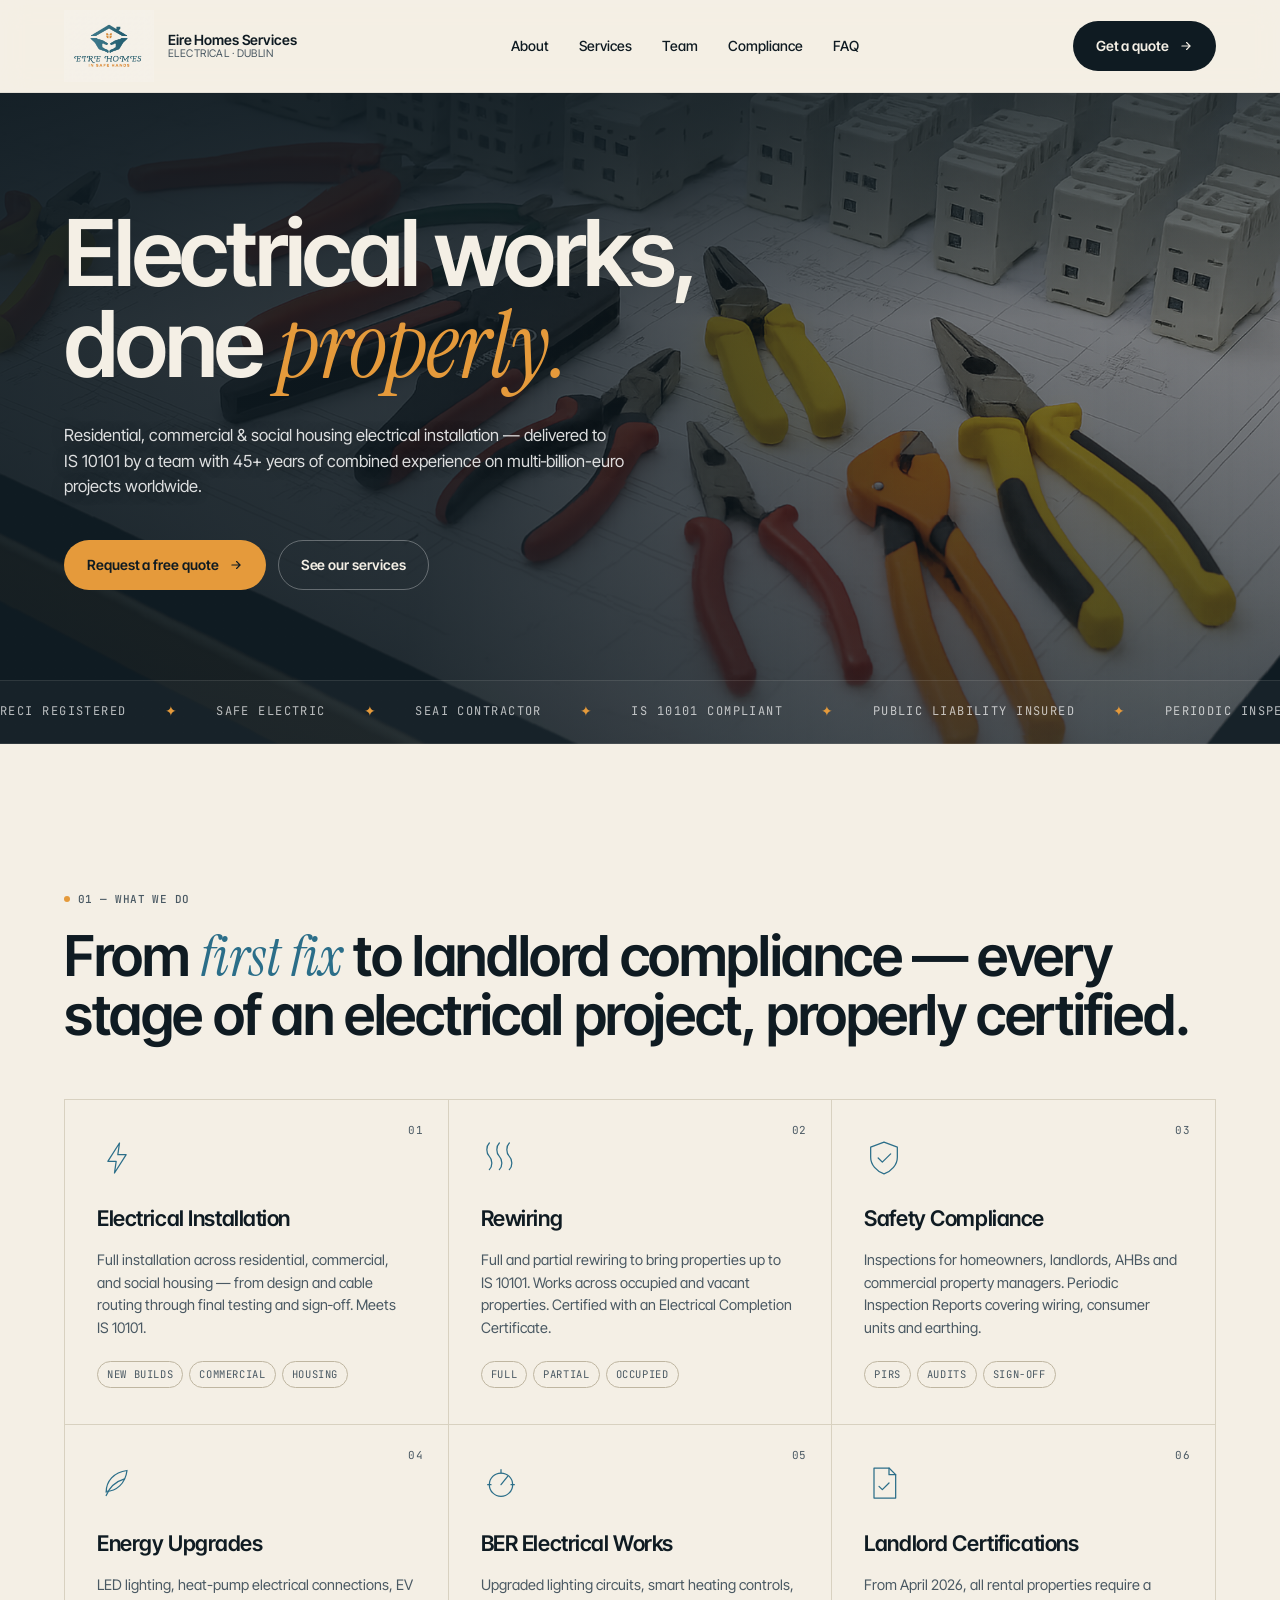
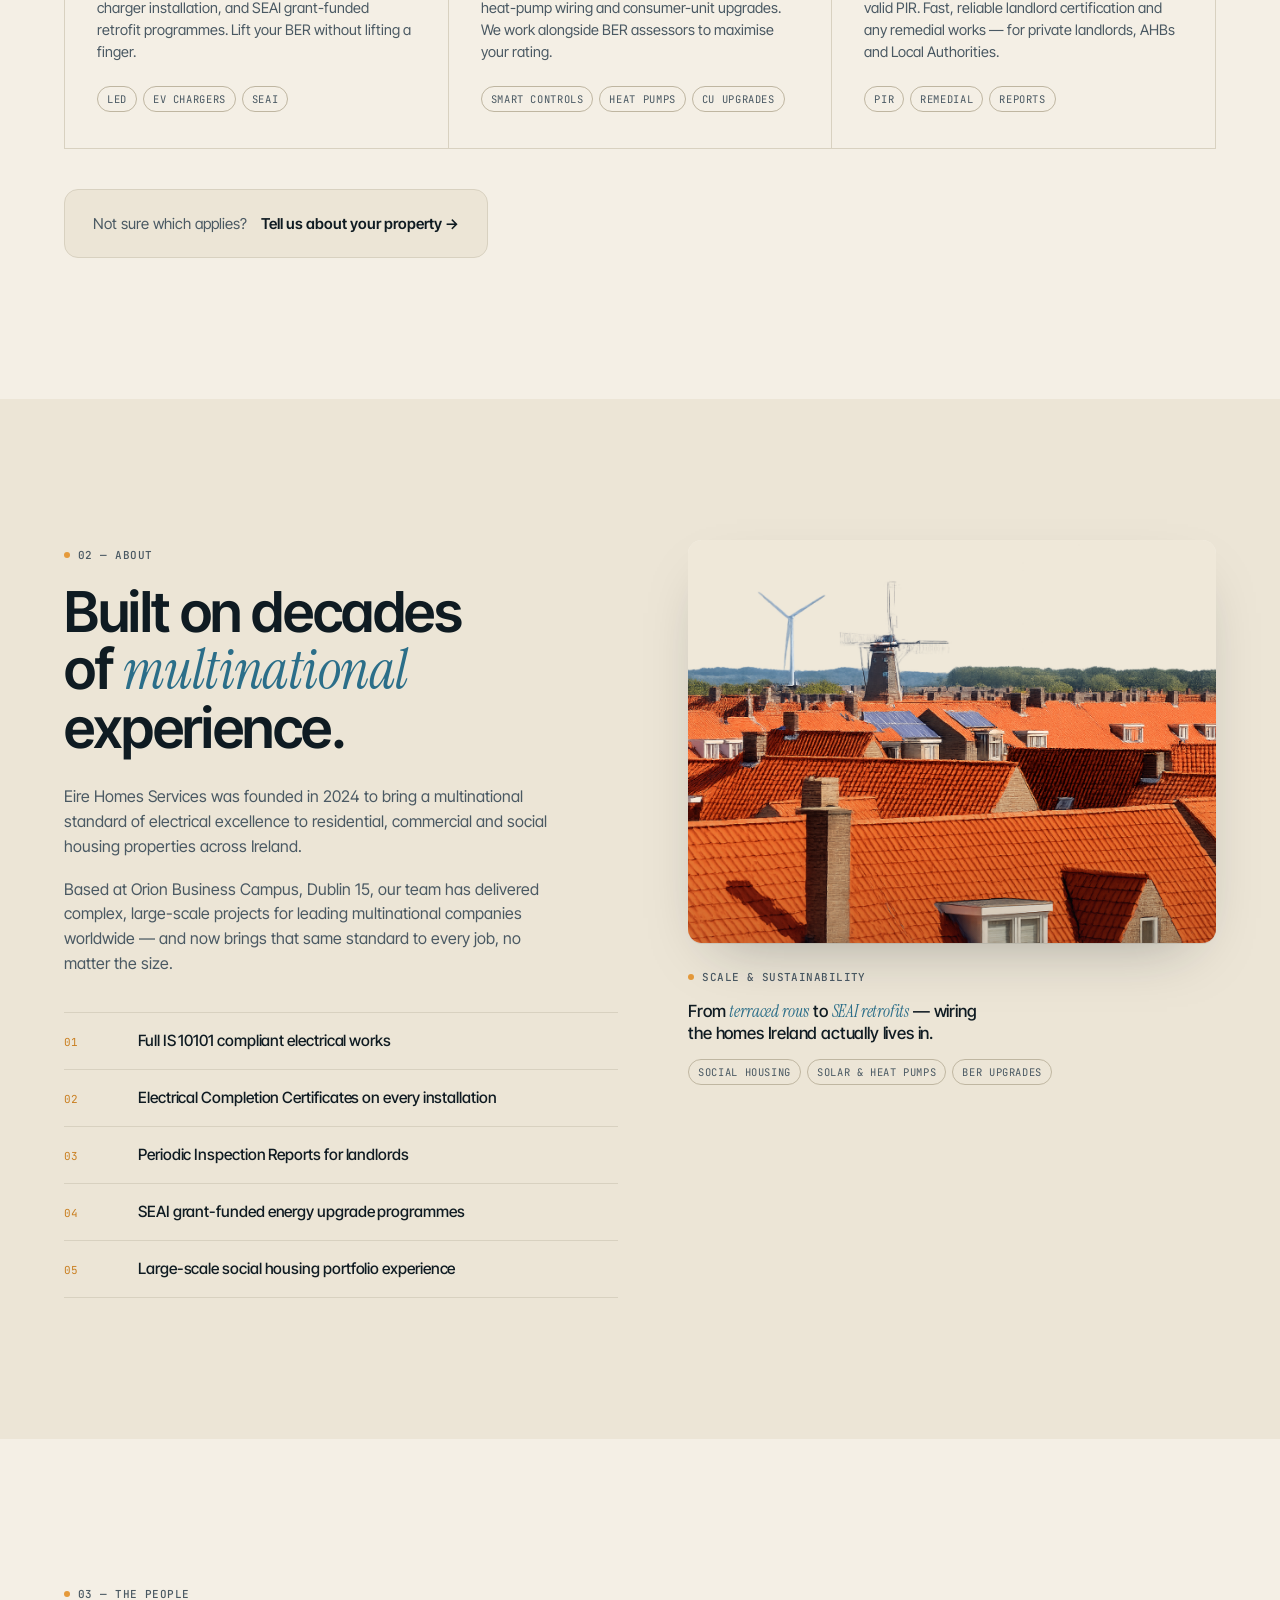
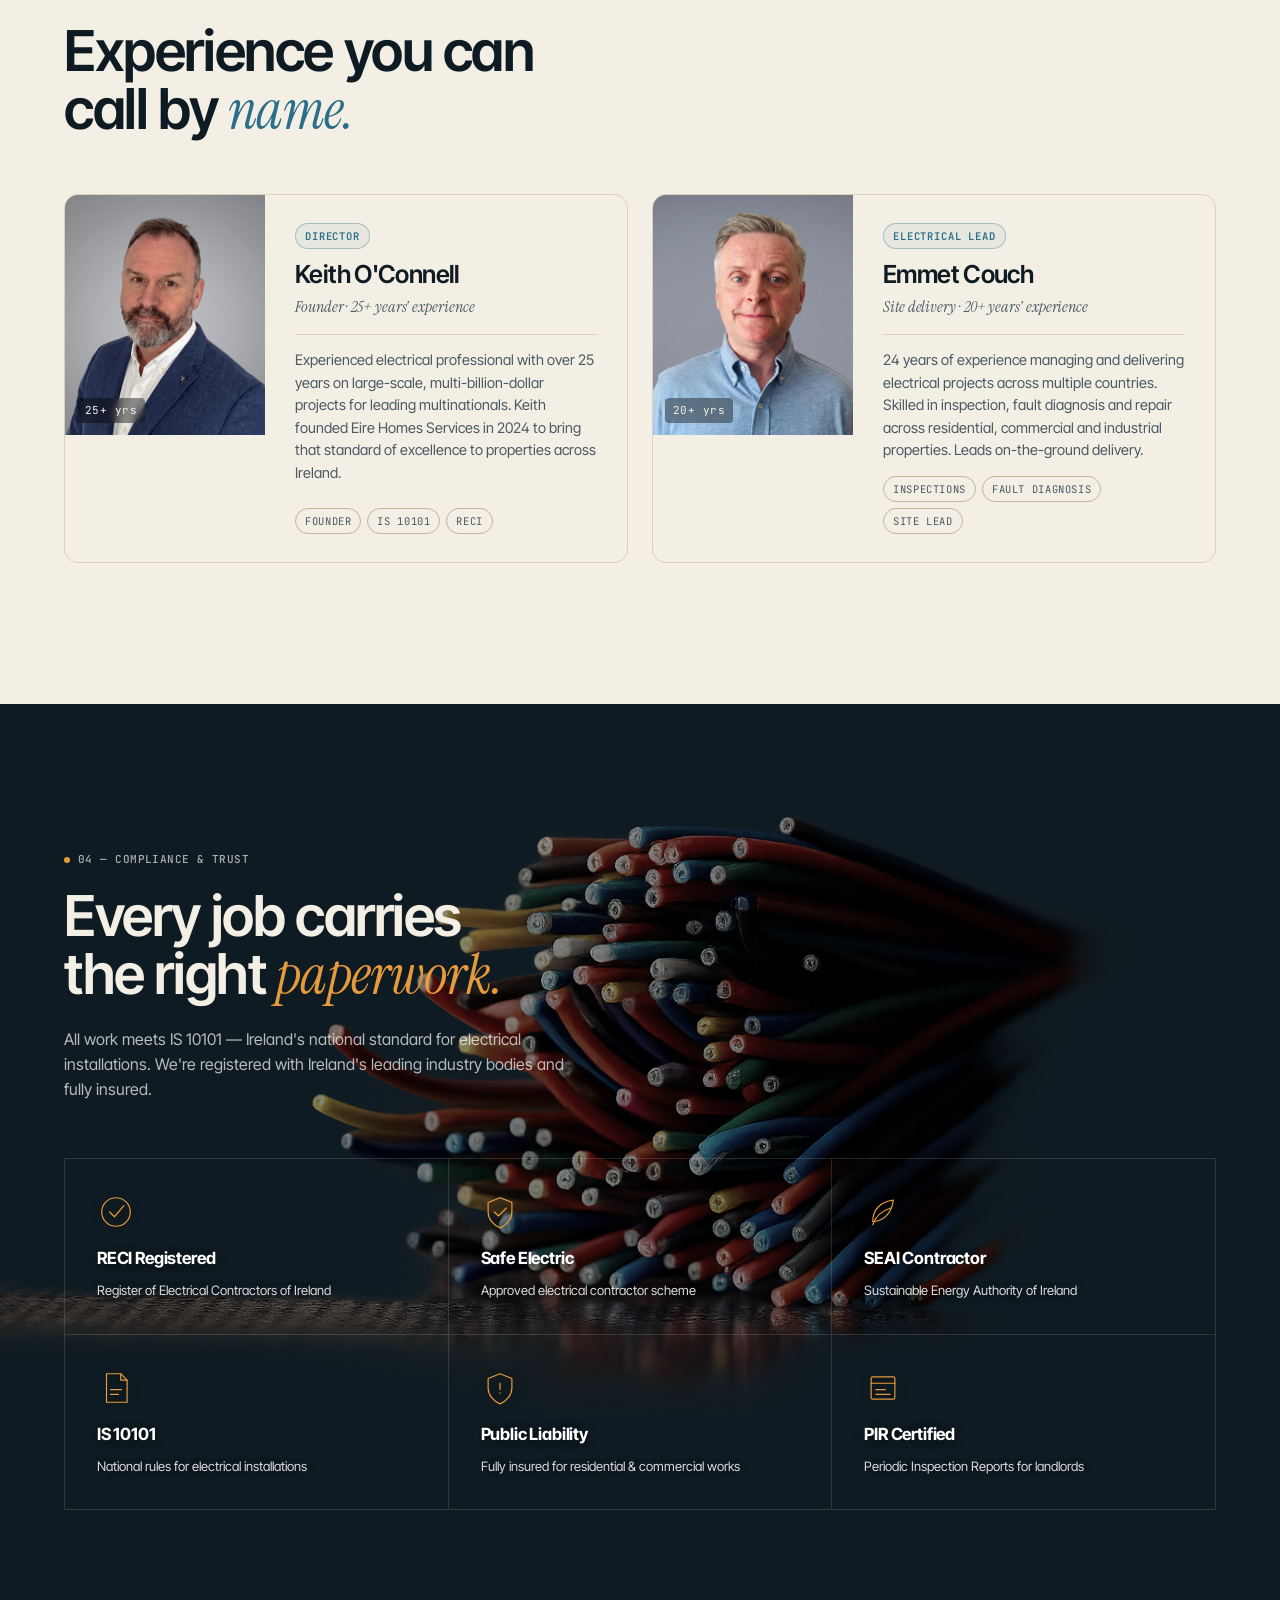
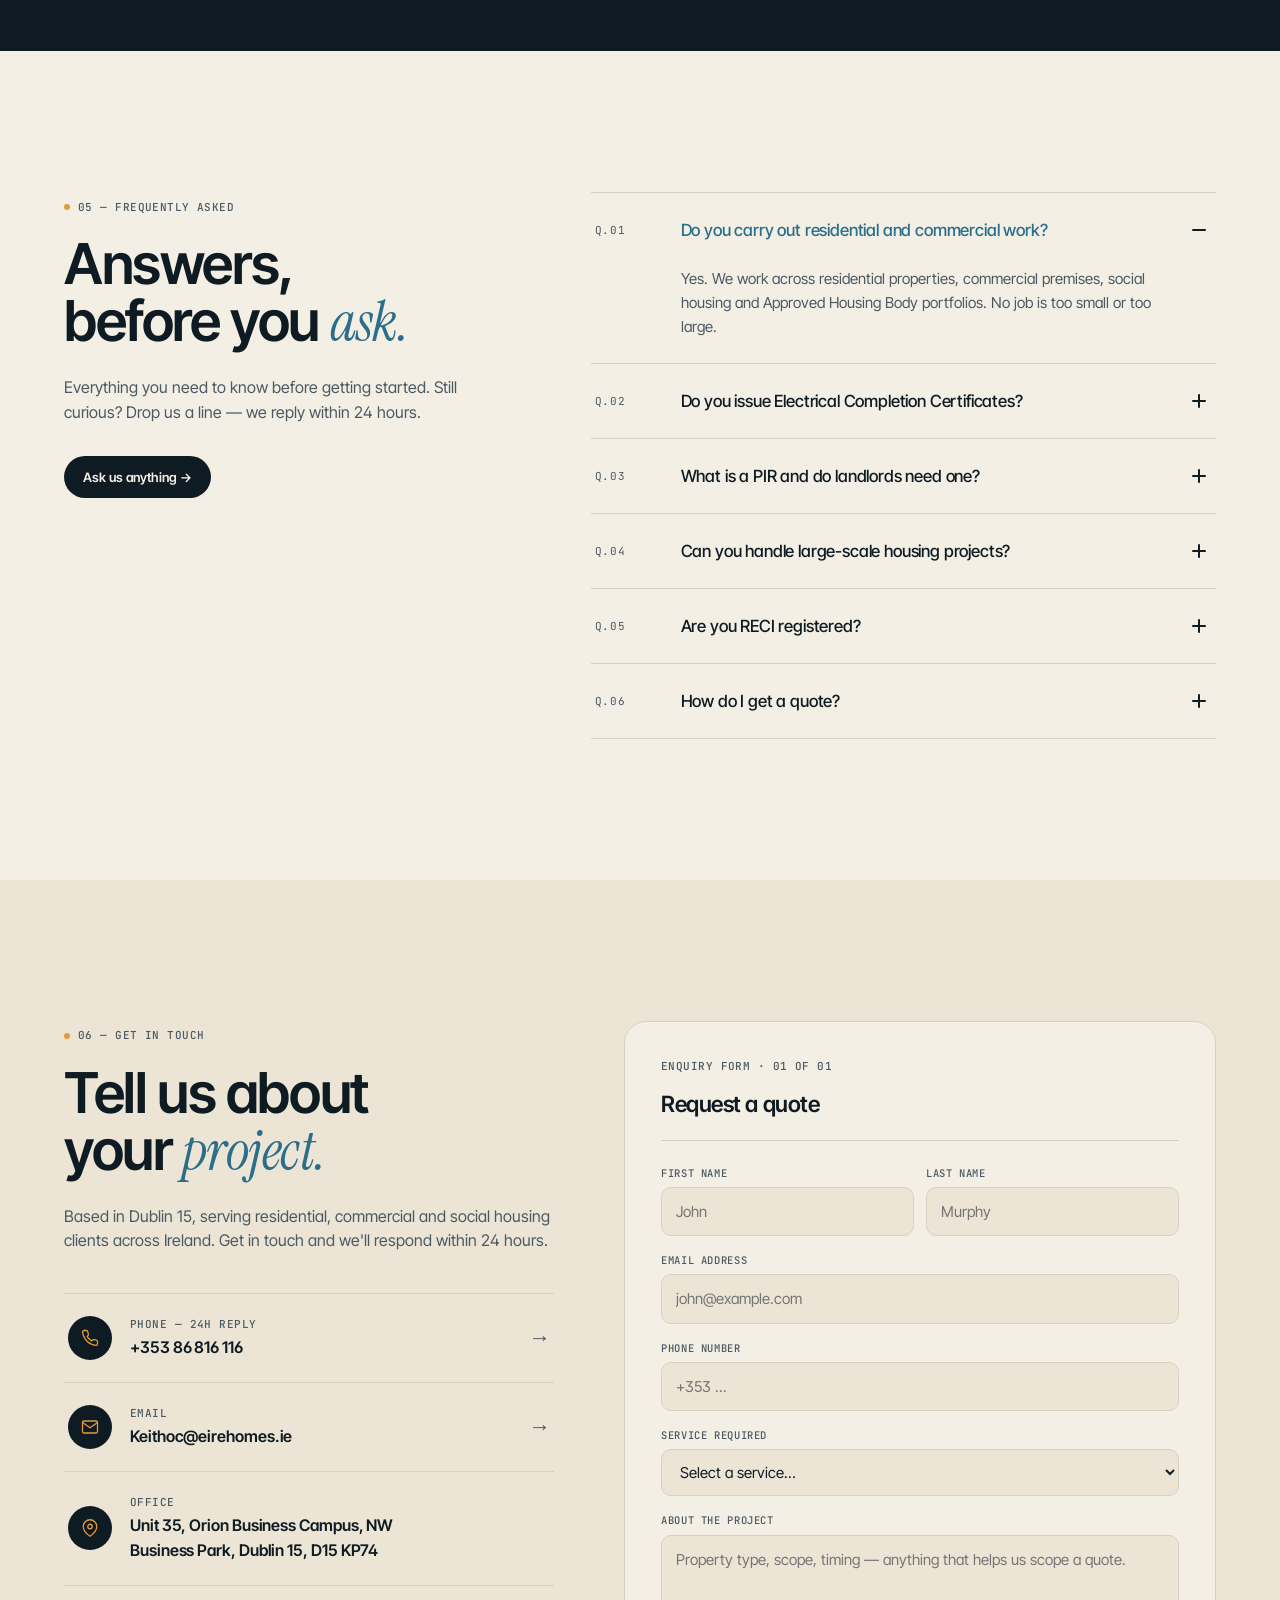
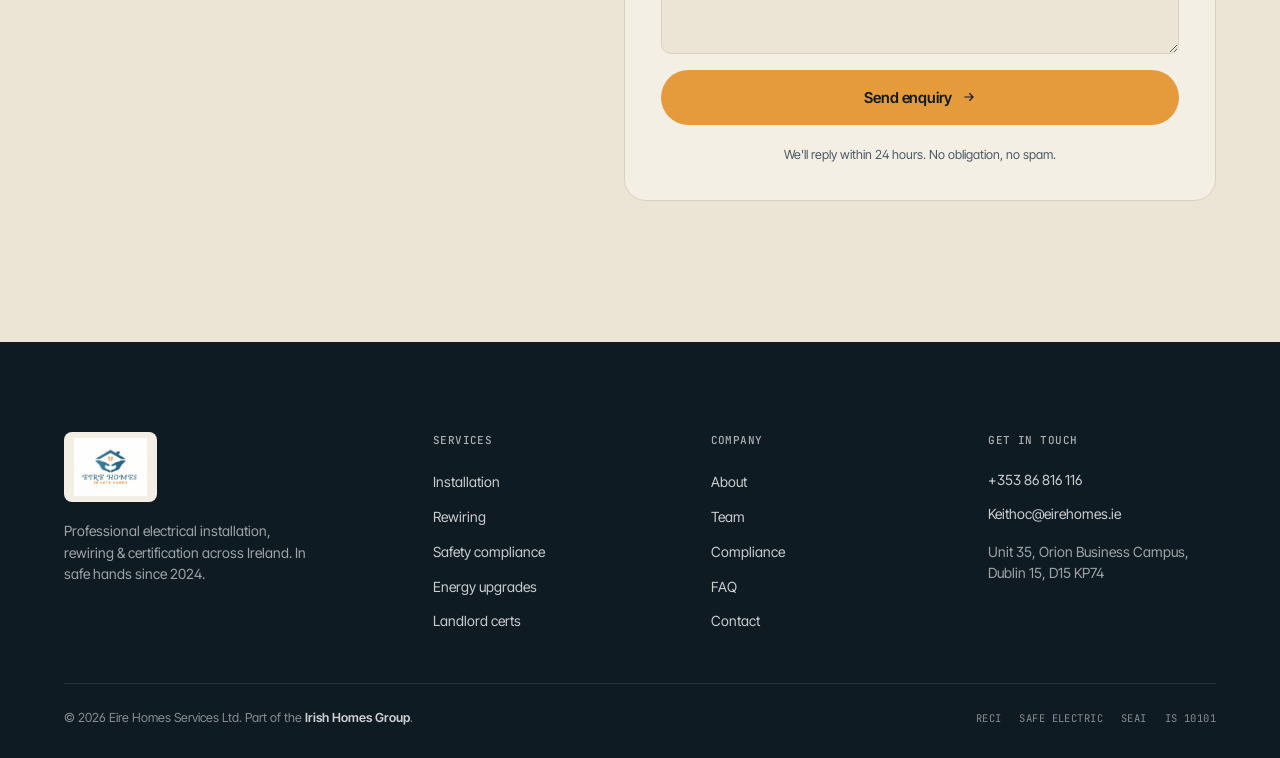
==== index.html @ 57359bbe "Fix Netlify Forms: use standard HTML POST with thank-you redirect" ====
<!DOCTYPE html>
<html lang="en">
<head>
<meta charset="UTF-8" />
<meta name="viewport" content="width=device-width, initial-scale=1.0" />
<title>Eire Homes Services — Electrical works, done properly.</title>
<link rel="preconnect" href="https://fonts.googleapis.com">
<link rel="preconnect" href="https://fonts.gstatic.com" crossorigin>
<link rel="stylesheet" href="https://fonts.googleapis.com/css2?family=Inter+Tight:wght@400;500;600;700;800&family=Instrument+Serif:ital@0;1&family=JetBrains+Mono:wght@400;500&display=swap">
<link rel="stylesheet" href="css/styles.css">
</head>
<body data-palette="heritage">

<!-- ── NAV ── -->
<header class="nav">
  <a href="#top" class="nav-logo">
    <img src="assets/logo.png" alt="Eire Homes Services" />
    <span class="nav-wordmark">
      <b>Eire Homes Services</b>
      <em style="font-family: &quot;Inter Tight&quot;">Electrical · Dublin</em>
    </span>
  </a>
  <nav class="nav-links">
    <a href="#about">About</a>
    <a href="#services">Services</a>
    <a href="#team">Team</a>
    <a href="#certifications">Compliance</a>
    <a href="#faq">FAQ</a>
  </nav>
  <a href="#contact" class="btn btn-ink">
    Get a quote
    <svg viewBox="0 0 24 24" width="14" height="14" fill="none" stroke="currentColor" stroke-width="2" stroke-linecap="round"><path d="M5 12h14M13 6l6 6-6 6"/></svg>
  </a>

  <!-- Hamburger button — mobile only -->
  <button class="nav-burger" id="nav-burger" aria-label="Open menu" aria-expanded="false">
    <span></span>
    <span></span>
    <span></span>
  </button>
</header>

<!-- Mobile menu overlay -->
<div class="mobile-menu" id="mobile-menu" aria-hidden="true">
  <nav class="mobile-links">
    <a href="#about"          class="mobile-link">About</a>
    <a href="#services"       class="mobile-link">Services</a>
    <a href="#team"           class="mobile-link">Team</a>
    <a href="#certifications" class="mobile-link">Compliance</a>
    <a href="#faq"            class="mobile-link">FAQ</a>
    <a href="#contact"        class="mobile-link mobile-link-cta">Get a quote →</a>
  </nav>
</div>

<!-- ── HERO ── -->
<section id="top" class="hero">
  <div class="hero-grid">
    <h1 class="hero-headline">
      Electrical works,<br>
      done <em>properly.</em>
    </h1>
    <p class="hero-lede">
      Residential, commercial &amp; social housing electrical installation — delivered to IS&nbsp;10101 by a team with 45+ years of combined experience on multi&#8209;billion-euro projects worldwide.
    </p>
    <div class="hero-cta">
      <a href="#contact" class="btn btn-amber">Request a free quote
        <svg viewBox="0 0 24 24" width="14" height="14" fill="none" stroke="currentColor" stroke-width="2" stroke-linecap="round"><path d="M5 12h14M13 6l6 6-6 6"/></svg>
      </a>
      <a href="#services" class="btn btn-ghost">See our services</a>
    </div>
  </div>

  <div class="hero-marquee" aria-hidden="true">
    <div class="marquee-track">
      <span>RECI Registered</span><span aria-hidden="true">✦</span>
      <span>Safe Electric</span><span aria-hidden="true">✦</span>
      <span>SEAI Contractor</span><span aria-hidden="true">✦</span>
      <span>IS 10101 Compliant</span><span aria-hidden="true">✦</span>
      <span>Public Liability Insured</span><span aria-hidden="true">✦</span>
      <span>Periodic Inspection Reports</span><span aria-hidden="true">✦</span>
      <span>RECI Registered</span><span aria-hidden="true">✦</span>
      <span>Safe Electric</span><span aria-hidden="true">✦</span>
      <span>SEAI Contractor</span><span aria-hidden="true">✦</span>
      <span>IS 10101 Compliant</span><span aria-hidden="true">✦</span>
    </div>
  </div>
</section>

<!-- ── SERVICES ── -->
<section id="services" class="services">
  <header class="sec-head">
    <span class="mono-eyebrow"><i class="dot"></i> 01 — What we do</span>
    <h2 class="display-h2">From <em>first&nbsp;fix</em> to landlord compliance — every stage of an electrical project, properly certified.</h2>
  </header>

  <div class="svc-grid">
    <article class="svc">
      <div class="svc-num">01</div>
      <svg class="svc-icon" viewBox="0 0 48 48" fill="none" stroke="currentColor" stroke-width="1.5" stroke-linejoin="round" stroke-linecap="round"><path d="M27 6 13 28h10l-2 14 14-22H25z"/></svg>
      <h3>Electrical Installation</h3>
      <p>Full installation across residential, commercial, and social housing — from design and cable routing through final testing and sign&#8209;off. Meets IS&nbsp;10101.</p>
      <ul class="svc-tags"><li>New builds</li><li>Commercial</li><li>Housing</li></ul>
    </article>

    <article class="svc">
      <div class="svc-num">02</div>
      <svg class="svc-icon" viewBox="0 0 48 48" fill="none" stroke="currentColor" stroke-width="1.5" stroke-linejoin="round" stroke-linecap="round"><path d="M10 38c4-4 4-12 0-16s-4-12 0-16"/><path d="M22 38c4-4 4-12 0-16s-4-12 0-16"/><path d="M34 38c4-4 4-12 0-16s-4-12 0-16"/></svg>
      <h3>Rewiring</h3>
      <p>Full and partial rewiring to bring properties up to IS&nbsp;10101. Works across occupied and vacant properties. Certified with an Electrical Completion Certificate.</p>
      <ul class="svc-tags"><li>Full</li><li>Partial</li><li>Occupied</li></ul>
    </article>

    <article class="svc">
      <div class="svc-num">03</div>
      <svg class="svc-icon" viewBox="0 0 48 48" fill="none" stroke="currentColor" stroke-width="1.5" stroke-linejoin="round" stroke-linecap="round"><path d="M24 5 8 11v12c0 9 7 17 16 20 9-3 16-11 16-20V11L24 5Z"/><path d="m17 24 5 5 10-10"/></svg>
      <h3>Safety Compliance</h3>
      <p>Inspections for homeowners, landlords, AHBs and commercial property managers. Periodic Inspection Reports covering wiring, consumer units and earthing.</p>
      <ul class="svc-tags"><li>PIRs</li><li>Audits</li><li>Sign-off</li></ul>
    </article>

    <article class="svc">
      <div class="svc-num">04</div>
      <svg class="svc-icon" viewBox="0 0 48 48" fill="none" stroke="currentColor" stroke-width="1.5" stroke-linejoin="round" stroke-linecap="round"><path d="M11 35c0-13 9-24 25-26-2 16-13 25-25 25Z"/><path d="M11 39c4-10 12-17 22-20"/></svg>
      <h3>Energy Upgrades</h3>
      <p>LED lighting, heat-pump electrical connections, EV charger installation, and SEAI grant-funded retrofit programmes. Lift your BER without lifting a finger.</p>
      <ul class="svc-tags"><li>LED</li><li>EV chargers</li><li>SEAI</li></ul>
    </article>

    <article class="svc">
      <div class="svc-num">05</div>
      <svg class="svc-icon" viewBox="0 0 48 48" fill="none" stroke="currentColor" stroke-width="1.5" stroke-linejoin="round" stroke-linecap="round"><circle cx="24" cy="26" r="14"/><path d="M24 26 32 16"/><path d="M24 8v4M40 26h-4M8 26h4"/></svg>
      <h3>BER Electrical Works</h3>
      <p>Upgraded lighting circuits, smart heating controls, heat-pump wiring and consumer-unit upgrades. We work alongside BER assessors to maximise your rating.</p>
      <ul class="svc-tags"><li>Smart controls</li><li>Heat pumps</li><li>CU upgrades</li></ul>
    </article>

    <article class="svc">
      <div class="svc-num">06</div>
      <svg class="svc-icon" viewBox="0 0 48 48" fill="none" stroke="currentColor" stroke-width="1.5" stroke-linejoin="round" stroke-linecap="round"><path d="M12 6h18l8 8v28H12z"/><path d="M30 6v8h8"/><path d="m18 28 4 4 8-8"/></svg>
      <h3>Landlord Certifications</h3>
      <p>From April 2026, all rental properties require a valid PIR. Fast, reliable landlord certification and any remedial works — for private landlords, AHBs and Local Authorities.</p>
      <ul class="svc-tags"><li>PIR</li><li>Remedial</li><li>Reports</li></ul>
    </article>
  </div>

  <a href="#contact" class="svc-cta">
    Not sure which applies? <b>Tell us about your property →</b>
  </a>
</section>

<!-- ── ABOUT ── -->
<section id="about" class="about">
  <div class="about-grid">
    <div class="about-text">
      <span class="mono-eyebrow"><i class="dot"></i> 02 — About</span>
      <h2 class="display-h2">Built on decades<br>of <em>multinational</em> experience.</h2>
      <p class="lede">Eire Homes Services was founded in 2024 to bring a multinational standard of electrical excellence to residential, commercial and social housing properties across Ireland.</p>
      <p>Based at Orion Business Campus, Dublin&nbsp;15, our team has delivered complex, large-scale projects for leading multinational companies worldwide — and now brings that same standard to every job, no matter the size.</p>
      <dl class="about-highlights">
        <div><dt>01</dt><dd>Full IS&nbsp;10101 compliant electrical works</dd></div>
        <div><dt>02</dt><dd>Electrical Completion Certificates on every installation</dd></div>
        <div><dt>03</dt><dd>Periodic Inspection Reports for landlords</dd></div>
        <div><dt>04</dt><dd>SEAI grant-funded energy upgrade programmes</dd></div>
        <div><dt>05</dt><dd>Large-scale social housing portfolio experience</dd></div>
      </dl>
    </div>

    <figure class="about-figure">
      <div class="about-figure-img">
        <img src="assets/rooftops.png" alt="Row of terracotta-tiled rooftops with solar panels." />
      </div>
      <figcaption>
        <span class="mono-eyebrow"><i class="dot"></i> Scale &amp; sustainability</span>
        <p>From <em>terraced rows</em> to <em>SEAI retrofits</em> — wiring the homes Ireland actually lives in.</p>
        <ul class="about-figure-tags">
          <li>Social housing</li><li>Solar &amp; heat pumps</li><li>BER upgrades</li>
        </ul>
      </figcaption>
    </figure>
  </div>
</section>

<!-- ── TEAM ── -->
<section id="team" class="team">
  <header class="sec-head">
    <span class="mono-eyebrow"><i class="dot"></i> 03 — The people</span>
    <h2 class="display-h2">Experience you can<br>call by <em>name.</em></h2>
  </header>

  <div class="team-grid">
    <article class="team-card">
      <div class="team-portrait" aria-hidden="true">
        <img class="portrait-photo" src="assets/keith.png" alt="Keith O'Connell" />
        <span class="team-tenure">25+ yrs</span>
      </div>
      <div class="team-body">
        <div class="team-meta">
          <span class="team-role">Director</span>
          <h3>Keith O&apos;Connell</h3>
          <span class="team-sub">Founder · 25+ years' experience</span>
        </div>
        <p>Experienced electrical professional with over 25 years on large-scale, multi-billion-dollar projects for leading multinationals. Keith founded Eire Homes Services in 2024 to bring that standard of excellence to properties across Ireland.</p>
        <ul class="team-tags">
          <li>Founder</li><li>IS 10101</li><li>RECI</li>
        </ul>
      </div>
    </article>

    <article class="team-card">
      <div class="team-portrait" aria-hidden="true">
        <img class="portrait-photo" src="assets/emmet.png" alt="Emmet Couch" />
        <span class="team-tenure">20+ yrs</span>
      </div>
      <div class="team-body">
        <div class="team-meta">
          <span class="team-role">Electrical Lead</span>
          <h3>Emmet Couch</h3>
          <span class="team-sub">Site delivery · 20+ years' experience</span>
        </div>
        <p>24 years of experience managing and delivering electrical projects across multiple countries. Skilled in inspection, fault diagnosis and repair across residential, commercial and industrial properties. Leads on-the-ground delivery.</p>
        <ul class="team-tags">
          <li>Inspections</li><li>Fault diagnosis</li><li>Site lead</li>
        </ul>
      </div>
    </article>
  </div>
</section>

<!-- ── CERTIFICATIONS ── -->
<section id="certifications" class="certs">
  <header class="sec-head sec-head-dark">
    <span class="mono-eyebrow"><i class="dot"></i> 04 — Compliance &amp; trust</span>
    <h2 class="display-h2">Every job carries<br>the right <em>paperwork.</em></h2>
    <p class="lede">All work meets IS&nbsp;10101 — Ireland's national standard for electrical installations. We're registered with Ireland's leading industry bodies and fully insured.</p>
  </header>

  <div class="cert-grid">
    <div class="cert">
      <div class="cert-mark">
        <svg viewBox="0 0 48 48" fill="none" stroke="currentColor" stroke-width="1.5"><circle cx="24" cy="24" r="18"/><path d="m16 24 6 6 12-14" stroke-linecap="round" stroke-linejoin="round"/></svg>
      </div>
      <b>RECI Registered</b>
      <span>Register of Electrical Contractors of Ireland</span>
    </div>
    <div class="cert">
      <div class="cert-mark">
        <svg viewBox="0 0 48 48" fill="none" stroke="currentColor" stroke-width="1.5"><path d="M24 6 9 12v12c0 9 7 17 15 20 8-3 15-11 15-20V12L24 6Z"/><path d="m17 24 5 5 10-10" stroke-linecap="round" stroke-linejoin="round"/></svg>
      </div>
      <b>Safe Electric</b>
      <span>Approved electrical contractor scheme</span>
    </div>
    <div class="cert">
      <div class="cert-mark">
        <svg viewBox="0 0 48 48" fill="none" stroke="currentColor" stroke-width="1.5" stroke-linecap="round" stroke-linejoin="round"><path d="M11 36c0-14 9-25 26-27-2 17-13 27-26 27Z"/><path d="M11 40c4-11 13-18 23-21"/></svg>
      </div>
      <b>SEAI Contractor</b>
      <span>Sustainable Energy Authority of Ireland</span>
    </div>
    <div class="cert">
      <div class="cert-mark">
        <svg viewBox="0 0 48 48" fill="none" stroke="currentColor" stroke-width="1.5" stroke-linecap="round" stroke-linejoin="round"><path d="M12 6h18l8 8v28H12z"/><path d="M30 6v8h8"/><path d="M17 26h14M17 32h10"/></svg>
      </div>
      <b>IS 10101</b>
      <span>National rules for electrical installations</span>
    </div>
    <div class="cert">
      <div class="cert-mark">
        <svg viewBox="0 0 48 48" fill="none" stroke="currentColor" stroke-width="1.5" stroke-linecap="round" stroke-linejoin="round"><path d="M24 6 9 12v12c0 9 7 17 15 20 8-3 15-11 15-20V12L24 6Z"/><path d="M24 18v8M24 30v.5"/></svg>
      </div>
      <b>Public Liability</b>
      <span>Fully insured for residential &amp; commercial works</span>
    </div>
    <div class="cert">
      <div class="cert-mark">
        <svg viewBox="0 0 48 48" fill="none" stroke="currentColor" stroke-width="1.5" stroke-linecap="round" stroke-linejoin="round"><rect x="9" y="10" width="30" height="28" rx="2"/><path d="M9 18h30M15 26h12M15 32h18"/></svg>
      </div>
      <b>PIR Certified</b>
      <span>Periodic Inspection Reports for landlords</span>
    </div>
  </div>
</section>

<!-- ── FAQ ── -->
<section id="faq" class="faq">
  <div class="faq-grid">
    <header class="faq-head">
      <span class="mono-eyebrow"><i class="dot"></i> 05 — Frequently asked</span>
      <h2 class="display-h2">Answers,<br>before you <em>ask.</em></h2>
      <p class="lede">Everything you need to know before getting started. Still curious? Drop us a line — we reply within 24 hours.</p>
      <a href="#contact" class="btn btn-ink-sm">Ask us anything →</a>
    </header>

    <ol class="faq-list">
      <li class="faq-item">
        <button class="faq-q" aria-expanded="true">
          <span class="faq-idx">Q.01</span>
          <span class="faq-title">Do you carry out residential and commercial work?</span>
          <span class="faq-chev" aria-hidden="true"></span>
        </button>
        <div class="faq-a">
          <p>Yes. We work across residential properties, commercial premises, social housing and Approved Housing Body portfolios. No job is too small or too large.</p>
        </div>
      </li>
      <li class="faq-item">
        <button class="faq-q" aria-expanded="false">
          <span class="faq-idx">Q.02</span>
          <span class="faq-title">Do you issue Electrical Completion Certificates?</span>
          <span class="faq-chev" aria-hidden="true"></span>
        </button>
        <div class="faq-a">
          <p>Yes. All installation and rewiring work is accompanied by an Electrical Completion Certificate confirming the work meets IS&nbsp;10101.</p>
        </div>
      </li>
      <li class="faq-item">
        <button class="faq-q" aria-expanded="false">
          <span class="faq-idx">Q.03</span>
          <span class="faq-title">What is a PIR and do landlords need one?</span>
          <span class="faq-chev" aria-hidden="true"></span>
        </button>
        <div class="faq-a">
          <p>A Periodic Inspection Report is a formal inspection of your property's electrical installation. From April 2026, all rental properties in Ireland are required to have a valid PIR. We carry out the inspection and issue the report.</p>
        </div>
      </li>
      <li class="faq-item">
        <button class="faq-q" aria-expanded="false">
          <span class="faq-idx">Q.04</span>
          <span class="faq-title">Can you handle large-scale housing projects?</span>
          <span class="faq-chev" aria-hidden="true"></span>
        </button>
        <div class="faq-a">
          <p>Yes. Through our parent company Irish Homes Group and sister company Premier Irish Homes, we have extensive experience delivering electrical works across large social housing portfolios for Local Authorities and AHBs.</p>
        </div>
      </li>
      <li class="faq-item">
        <button class="faq-q" aria-expanded="false">
          <span class="faq-idx">Q.05</span>
          <span class="faq-title">Are you RECI registered?</span>
          <span class="faq-chev" aria-hidden="true"></span>
        </button>
        <div class="faq-a">
          <p>Yes — Eire Homes Services is registered with RECI. All electrical work is certified and compliant with IS&nbsp;10101.</p>
        </div>
      </li>
      <li class="faq-item">
        <button class="faq-q" aria-expanded="false">
          <span class="faq-idx">Q.06</span>
          <span class="faq-title">How do I get a quote?</span>
          <span class="faq-chev" aria-hidden="true"></span>
        </button>
        <div class="faq-a">
          <p>Phone us on +353&nbsp;86 816 116, email <a href="mailto:Keithoc@eirehomes.ie">Keithoc@eirehomes.ie</a>, or fill in the contact form below. We aim to respond to every enquiry within 24 hours.</p>
        </div>
      </li>
    </ol>
  </div>
</section>

<!-- ── CONTACT ── -->
<section id="contact" class="contact">
  <div class="contact-grid">
    <div class="contact-info">
      <span class="mono-eyebrow"><i class="dot"></i> 06 — Get in touch</span>
      <h2 class="display-h2">Tell us about<br>your <em>project.</em></h2>
      <p class="lede">Based in Dublin&nbsp;15, serving residential, commercial and social housing clients across Ireland. Get in touch and we'll respond within 24&nbsp;hours.</p>

      <div class="contact-list">
        <a href="tel:+353868161160" class="contact-row">
          <div class="cr-icon">
            <svg viewBox="0 0 24 24" fill="none" stroke="currentColor" stroke-width="1.7" stroke-linecap="round" stroke-linejoin="round"><path d="M22 16.92v3a2 2 0 0 1-2.18 2 19.79 19.79 0 0 1-8.63-3.07 19.5 19.5 0 0 1-6-6 19.79 19.79 0 0 1-3.07-8.67A2 2 0 0 1 4.11 2h3a2 2 0 0 1 2 1.72 12.84 12.84 0 0 0 .7 2.81 2 2 0 0 1-.45 2.11L8.09 9.91a16 16 0 0 0 6 6l1.27-1.27a2 2 0 0 1 2.11-.45 12.84 12.84 0 0 0 2.81.7A2 2 0 0 1 22 16.92Z"/></svg>
          </div>
          <div class="cr-meta">
            <span class="mono-eyebrow alt">Phone — 24h reply</span>
            <b>+353 86 816 116</b>
          </div>
          <span class="cr-go">→</span>
        </a>
        <a href="mailto:Keithoc@eirehomes.ie" class="contact-row">
          <div class="cr-icon">
            <svg viewBox="0 0 24 24" fill="none" stroke="currentColor" stroke-width="1.7" stroke-linecap="round" stroke-linejoin="round"><rect x="2" y="4" width="20" height="16" rx="2"/><path d="m22 6-10 7L2 6"/></svg>
          </div>
          <div class="cr-meta">
            <span class="mono-eyebrow alt">Email</span>
            <b>Keithoc@eirehomes.ie</b>
          </div>
          <span class="cr-go">→</span>
        </a>
        <div class="contact-row contact-row-static">
          <div class="cr-icon">
            <svg viewBox="0 0 24 24" fill="none" stroke="currentColor" stroke-width="1.7" stroke-linecap="round" stroke-linejoin="round"><path d="M21 10c0 7-9 13-9 13s-9-6-9-13a9 9 0 0 1 18 0Z"/><circle cx="12" cy="10" r="3"/></svg>
          </div>
          <div class="cr-meta">
            <span class="mono-eyebrow alt">Office</span>
            <b>Unit 35, Orion Business Campus, NW Business Park, Dublin&nbsp;15, D15&nbsp;KP74</b>
          </div>
        </div>
      </div>
    </div>

    <form class="contact-form" id="contact-form" name="contact" method="POST" action="/thank-you.html" data-netlify="true" netlify-honeypot="bot-field">
      <p class="hidden"><label>Don't fill this out: <input name="bot-field" /></label></p>
      <div class="form-head">
        <span class="mono-eyebrow alt">Enquiry form · 01 of 01</span>
        <h3>Request a quote</h3>
      </div>
      <div class="form-row">
        <label class="field">
          <span>First name</span>
          <input type="text" name="first" placeholder="John" />
        </label>
        <label class="field">
          <span>Last name</span>
          <input type="text" name="last" placeholder="Murphy" />
        </label>
      </div>
      <label class="field">
        <span>Email address</span>
        <input type="email" name="email" placeholder="john@example.com" />
      </label>
      <label class="field">
        <span>Phone number</span>
        <input type="tel" name="phone" placeholder="+353 ..." />
      </label>
      <label class="field">
        <span>Service required</span>
        <select name="service">
          <option value="">Select a service…</option>
          <option>Electrical Installation</option>
          <option>Rewiring</option>
          <option>Safety Compliance / PIR</option>
          <option>Energy Upgrades</option>
          <option>BER Electrical Works</option>
          <option>Landlord Certification</option>
          <option>Other</option>
        </select>
      </label>
      <label class="field">
        <span>About the project</span>
        <textarea name="message" rows="4" placeholder="Property type, scope, timing — anything that helps us scope a quote."></textarea>
      </label>
      <button type="submit" class="btn btn-amber btn-block">
        Send enquiry
        <svg viewBox="0 0 24 24" width="14" height="14" fill="none" stroke="currentColor" stroke-width="2" stroke-linecap="round"><path d="M5 12h14M13 6l6 6-6 6"/></svg>
      </button>
      <p class="form-note">We'll reply within 24 hours. No obligation, no spam.</p>
    </form>
  </div>
</section>

<!-- ── FOOTER ── -->
<footer class="site-foot">
  <div class="foot-grid">
    <div class="foot-brand">
      <img src="assets/logo.png" alt="Eire Homes Services" />
      <p>Professional electrical installation, rewiring &amp; certification across Ireland. In safe hands since 2024.</p>
    </div>

    <div class="foot-col">
      <span class="mono-eyebrow alt">Services</span>
      <ul>
        <li><a href="#services">Installation</a></li>
        <li><a href="#services">Rewiring</a></li>
        <li><a href="#services">Safety compliance</a></li>
        <li><a href="#services">Energy upgrades</a></li>
        <li><a href="#services">Landlord certs</a></li>
      </ul>
    </div>

    <div class="foot-col">
      <span class="mono-eyebrow alt">Company</span>
      <ul>
        <li><a href="#about">About</a></li>
        <li><a href="#team">Team</a></li>
        <li><a href="#certifications">Compliance</a></li>
        <li><a href="#faq">FAQ</a></li>
        <li><a href="#contact">Contact</a></li>
      </ul>
    </div>

    <div class="foot-col foot-contact">
      <span class="mono-eyebrow alt">Get in touch</span>
      <a href="tel:+353868161160">+353 86 816 116</a>
      <a href="mailto:Keithoc@eirehomes.ie">Keithoc@eirehomes.ie</a>
      <address>Unit 35, Orion Business Campus,<br>Dublin 15, D15 KP74</address>
    </div>
  </div>

  <div class="foot-bottom">
    <div>© 2026 Eire Homes Services Ltd. Part of the <b>Irish Homes Group</b>.</div>
    <div class="foot-marks">
      <span>RECI</span><span>Safe Electric</span><span>SEAI</span><span>IS 10101</span>
    </div>
  </div>
</footer>

<script src="js/main.js"></script>
</body>
</html>
---- css/styles.css ----
/* ─────────────────────────────────────────────────────────
   EIRE HOMES SERVICES — REDESIGN
   Editorial, confident, no slop.
   ───────────────────────────────────────────────────────── */

/* ── TOKENS ── */
:root {
  /* Heritage palette (default, derived from logo) */
  --c-paper:    #F4EFE5;
  --c-paper-2:  #ECE5D6;
  --c-ink:      #0F1B22;
  --c-ink-2:    #1B2A33;
  --c-ink-soft: #4A5963;
  --c-line:     #D8D1C0;
  --c-line-2:   #BFB6A1;

  --c-teal:     #2B6E89;
  --c-teal-700: #235A71;
  --c-teal-900: #0F2E3D;
  --c-amber:    #E59A3B;
  --c-amber-2:  #C97E1F;

  --c-good:     #2F7D5B;

  /* Type */
  --ff-sans: "Inter Tight", ui-sans-serif, system-ui, -apple-system, sans-serif;
  --ff-serif: "Instrument Serif", "Times New Roman", serif;
  --ff-mono: "JetBrains Mono", ui-monospace, SFMono-Regular, Menlo, monospace;

  /* Layout */
  --pad-x: clamp(20px, 5vw, 80px);
  --maxw: 1340px;
  --r-xs: 6px;
  --r-sm: 10px;
  --r-md: 14px;
  --r-lg: 22px;
}

/* Slate variant */
body[data-palette="slate"] {
  --c-paper:    #F4F4F2;
  --c-paper-2:  #E8E8E5;
  --c-ink:      #0B0C0E;
  --c-ink-2:    #17191D;
  --c-ink-soft: #4D5158;
  --c-line:     #D9D8D4;
  --c-line-2:   #BDBBB4;
  --c-teal:     #1F1F22;
  --c-teal-700: #131316;
  --c-teal-900: #060608;
  --c-amber:    #D4FF3A;
  --c-amber-2:  #B8E614;
}

/* Navy/brass variant */
body[data-palette="navy"] {
  --c-paper:    #F2EFE8;
  --c-paper-2:  #E5E1D5;
  --c-ink:      #0A1B30;
  --c-ink-2:    #11243F;
  --c-ink-soft: #4C5870;
  --c-line:     #D5D0BE;
  --c-line-2:   #BBB39B;
  --c-teal:     #15355A;
  --c-teal-700: #0C2849;
  --c-teal-900: #061A33;
  --c-amber:    #C9A24B;
  --c-amber-2:  #A88033;
}

/* ── BASE ── */
*, *::before, *::after { box-sizing: border-box; margin: 0; padding: 0; }
html { scroll-behavior: smooth; }
body {
  font-family: var(--ff-sans);
  background: var(--c-paper);
  color: var(--c-ink);
  font-size: 16px;
  line-height: 1.55;
  -webkit-font-smoothing: antialiased;
  text-rendering: optimizeLegibility;
  font-feature-settings: "ss01", "cv11";
  overflow-x: hidden;
}
img { display: block; max-width: 100%; }
a { color: inherit; }
button { font: inherit; color: inherit; background: none; border: 0; cursor: pointer; }
ul, ol { list-style: none; }
:focus-visible { outline: 2px solid var(--c-amber); outline-offset: 3px; border-radius: 4px; }

/* ── REUSABLE ── */
.mono-eyebrow {
  font-family: var(--ff-mono);
  font-size: 11px;
  letter-spacing: .04em;
  text-transform: uppercase;
  color: var(--c-ink-soft);
  display: inline-flex;
  align-items: center;
  gap: 8px;
  font-weight: 500;
}
.mono-eyebrow .dot {
  width: 6px; height: 6px; border-radius: 50%;
  background: var(--c-amber);
  display: inline-block;
}
.mono-eyebrow.alt { color: rgba(255,255,255,.65); }
.mono-eyebrow.alt .dot { background: var(--c-amber); }

.display-h2 {
  font-family: var(--ff-sans);
  font-weight: 600;
  font-size: clamp(2rem, 4.4vw, 3.6rem);
  letter-spacing: -0.025em;
  line-height: 1.02;
  color: var(--c-ink);
  margin-top: 18px;
  text-wrap: balance;
}
.display-h2 em {
  font-family: var(--ff-serif);
  font-style: italic;
  font-weight: 400;
  letter-spacing: -0.01em;
  color: var(--c-teal);
}

.lede {
  font-size: clamp(1rem, 1.2vw, 1.13rem);
  color: var(--c-ink-soft);
  max-width: 56ch;
  margin-top: 22px;
  line-height: 1.55;
  text-wrap: pretty;
}

.btn {
  display: inline-flex;
  align-items: center;
  gap: 10px;
  padding: 13px 22px;
  border-radius: 999px;
  font-weight: 600;
  font-size: 14px;
  letter-spacing: -0.005em;
  text-decoration: none;
  transition: transform .18s ease, background .18s ease, color .18s ease, border-color .18s ease;
  white-space: nowrap;
  border: 1px solid transparent;
}
.btn svg { transition: transform .18s ease; }
.btn:hover svg { transform: translateX(2px); }
.btn-ink { background: var(--c-ink); color: var(--c-paper); }
.btn-ink:hover { background: var(--c-ink-2); }
.btn-ink-sm { background: var(--c-ink); color: var(--c-paper); padding: 10px 18px; font-size: 13px; }
.btn-amber { background: var(--c-amber); color: var(--c-ink); }
body[data-palette="slate"] .btn-amber { color: #0B0C0E; }
.btn-amber:hover { background: var(--c-amber-2); }
.btn-ghost {
  background: transparent;
  color: var(--c-paper);
  border-color: rgba(255,255,255,.3);
}
.btn-ghost:hover { border-color: rgba(255,255,255,.7); background: rgba(255,255,255,.06); }
.hero .btn-ghost { color: var(--c-paper); }
.btn-block { width: 100%; justify-content: center; padding: 15px 22px; font-size: 15px; }

.sec-head {
  max-width: 820px;
  margin-bottom: 56px;
}
.sec-head .lede { margin-top: 24px; }
.sec-head-dark { color: var(--c-paper); }
.sec-head-dark .display-h2 { color: var(--c-paper); }
.sec-head-dark .display-h2 em { color: var(--c-amber); }
.sec-head-dark .lede { color: rgba(255,255,255,.7); }
.sec-head-dark .mono-eyebrow { color: rgba(255,255,255,.65); }

/* ── NAV ── */
.nav {
  position: sticky; top: 0; z-index: 80;
  display: grid;
  grid-template-columns: auto 1fr auto;
  align-items: center;
  gap: 28px;
  padding: 10px var(--pad-x);
  background: color-mix(in oklab, var(--c-paper) 80%, transparent);
  backdrop-filter: blur(14px) saturate(140%);
  -webkit-backdrop-filter: blur(14px) saturate(140%);
  border-bottom: 1px solid color-mix(in oklab, var(--c-ink) 8%, transparent);
}
.nav-logo {
  display: flex; align-items: center; gap: 14px;
  text-decoration: none;
}
.nav-logo img {
  height: 72px; width: auto;
  mix-blend-mode: multiply;
}
.nav-wordmark { display: flex; flex-direction: column; line-height: 1.05; }
.nav-wordmark b {
  font-weight: 600; font-size: 14px; letter-spacing: -0.01em; color: var(--c-ink);
}
.nav-wordmark em {
  font-style: normal;
  font-family: var(--ff-mono);
  font-size: 10.5px; letter-spacing: .04em;
  color: var(--c-ink-soft);
  text-transform: uppercase;
}
.nav-links {
  display: flex; gap: 30px; justify-content: center;
}
.nav-links a {
  text-decoration: none;
  font-size: 14px;
  font-weight: 500;
  color: var(--c-ink);
  position: relative;
  padding: 4px 0;
  transition: color .15s;
}
.nav-links a::after {
  content: '';
  position: absolute; left: 0; right: 0; bottom: 0;
  height: 1px;
  background: var(--c-amber);
  transform: scaleX(0);
  transform-origin: left center;
  transition: transform .25s ease;
}
.nav-links a:hover::after { transform: scaleX(1); }

/* ── HAMBURGER ── */
.nav-burger {
  display: none;
  flex-direction: column;
  justify-content: center;
  gap: 5px;
  width: 40px; height: 40px;
  padding: 8px;
  background: none;
  border: 1px solid var(--c-line);
  border-radius: var(--r-xs);
  cursor: pointer;
  z-index: 110;
}
.nav-burger span {
  display: block;
  height: 1.5px;
  background: var(--c-ink);
  border-radius: 2px;
  transition: transform .25s ease, opacity .2s ease;
}
.nav-burger[aria-expanded="true"] span:nth-child(1) { transform: translateY(6.5px) rotate(45deg); }
.nav-burger[aria-expanded="true"] span:nth-child(2) { opacity: 0; }
.nav-burger[aria-expanded="true"] span:nth-child(3) { transform: translateY(-6.5px) rotate(-45deg); }

/* ── MOBILE MENU ── */
.mobile-menu {
  display: none;
  position: fixed;
  inset: 0;
  background: var(--c-paper);
  z-index: 100;
  flex-direction: column;
  justify-content: center;
  align-items: center;
  padding: 80px var(--pad-x) 40px;
}
.mobile-menu.is-open { display: flex; }
.mobile-links {
  display: flex;
  flex-direction: column;
  align-items: center;
  gap: 8px;
  width: 100%;
}
.mobile-link {
  font-size: clamp(1.6rem, 7vw, 2.2rem);
  font-weight: 600;
  letter-spacing: -0.025em;
  color: var(--c-ink);
  text-decoration: none;
  padding: 12px 0;
  border-bottom: 1px solid var(--c-line);
  width: 100%;
  text-align: center;
  transition: color .2s;
}
.mobile-link:hover { color: var(--c-teal); }
.mobile-link-cta {
  margin-top: 16px;
  background: var(--c-amber);
  color: var(--c-ink);
  border-radius: 999px;
  border-bottom: none;
  padding: 16px 40px;
  font-size: 1.1rem;
  width: auto;
}
.mobile-link-cta:hover { background: var(--c-amber-2); color: var(--c-ink); }

/* ── HERO ── */
.hero {
  background: var(--c-ink);
  color: var(--c-paper);
  padding: clamp(60px, 9vw, 130px) var(--pad-x) 0;
  position: relative;
  overflow: hidden;
  isolation: isolate;
}
.hero::before {
  content: '';
  position: absolute; inset: 0;
  background-image: url('../assets/tools-on-plans.png');
  background-size: cover;
  background-position: center 55%;
  background-repeat: no-repeat;
  filter: saturate(.85) contrast(1.02) brightness(.78);
  z-index: -2;
}
.hero::after {
  content: '';
  position: absolute; inset: 0;
  background:
    linear-gradient(105deg,
      color-mix(in oklab, var(--c-ink) 90%, transparent) 0%,
      color-mix(in oklab, var(--c-ink) 78%, transparent) 38%,
      color-mix(in oklab, var(--c-ink) 40%, transparent) 70%,
      color-mix(in oklab, var(--c-ink) 25%, transparent) 100%),
    linear-gradient(180deg,
      color-mix(in oklab, var(--c-ink) 60%, transparent) 0%,
      transparent 35%,
      color-mix(in oklab, var(--c-ink) 55%, transparent) 100%);
  pointer-events: none;
  z-index: -1;
}
.hero > * { position: relative; z-index: 1; }

.hero-grid {
  max-width: var(--maxw);
  margin: 0 auto;
  display: grid;
  grid-template-columns: 1fr;
  gap: 0;
  align-items: start;
  padding-bottom: 90px;
}
.hero-meta { margin-bottom: 60px; }
.hero-meta .mono-eyebrow { color: rgba(255,255,255,.65); }

.hero-headline {
  font-family: var(--ff-sans);
  font-weight: 600;
  font-size: clamp(2.6rem, 7.2vw, 6.4rem);
  line-height: .98;
  letter-spacing: -0.035em;
  color: var(--c-paper);
  max-width: 14ch;
}
.hero-headline em {
  font-family: var(--ff-serif);
  font-weight: 400;
  font-style: italic;
  letter-spacing: -0.01em;
  color: var(--c-amber);
}
.hero-lede {
  margin-top: 32px;
  font-size: clamp(1rem, 1.3vw, 1.18rem);
  color: rgba(255,255,255,.85);
  max-width: 56ch;
  line-height: 1.55;
  text-wrap: pretty;
  text-shadow: 0 1px 14px rgba(0,0,0,.35);
}
.hero-cta {
  display: flex; gap: 12px; flex-wrap: wrap;
  margin-top: 40px;
}

/* Hero card */
.hero-card {
  grid-area: card;
  background: color-mix(in oklab, var(--c-paper) 8%, transparent);
  border: 1px solid color-mix(in oklab, var(--c-paper) 18%, transparent);
  border-radius: var(--r-lg);
  padding: 22px;
  backdrop-filter: blur(8px);
  align-self: end;
  margin-top: 40px;
}
.hero-card-head {
  display: flex; align-items: center; justify-content: space-between;
  margin-bottom: 18px;
}
.hero-card-stamp {
  font-family: var(--ff-mono);
  font-size: 10.5px;
  letter-spacing: .06em;
  text-transform: uppercase;
  color: var(--c-amber);
  border: 1px solid color-mix(in oklab, var(--c-amber) 60%, transparent);
  padding: 4px 9px;
  border-radius: 4px;
}
.hero-card-list {
  display: flex; flex-direction: column;
}
.hero-card-list li {
  display: flex; justify-content: space-between; align-items: baseline;
  padding: 12px 0;
  border-bottom: 1px dashed color-mix(in oklab, var(--c-paper) 18%, transparent);
  font-size: 14px;
}
.hero-card-list li:last-child { border-bottom: 0; }
.hero-card-list li span { color: rgba(255,255,255,.72); }
.hero-card-list li b {
  font-weight: 600;
  color: var(--c-paper);
  font-family: var(--ff-mono);
  font-size: 12px;
}
.hero-card-foot {
  display: flex; justify-content: space-between; align-items: baseline;
  padding: 18px 0 4px;
  border-top: 1px solid color-mix(in oklab, var(--c-paper) 14%, transparent);
  margin-top: 8px;
}
.hero-card-foot span {
  color: rgba(255,255,255,.6);
  font-family: var(--ff-mono);
  font-size: 11px;
  letter-spacing: .04em;
  text-transform: uppercase;
}
.hero-card-foot b {
  font-family: var(--ff-serif);
  font-style: italic;
  font-weight: 400;
  font-size: 22px;
  color: var(--c-amber);
}

/* Marquee */
.hero-marquee {
  position: relative;
  overflow: hidden;
  margin: 0 calc(-1 * var(--pad-x));
  padding: 20px 0;
  border-top: 1px solid color-mix(in oklab, var(--c-paper) 10%, transparent);
  border-bottom: 1px solid color-mix(in oklab, var(--c-paper) 10%, transparent);
  background: color-mix(in oklab, var(--c-paper) 3%, transparent);
}
.marquee-track {
  display: flex;
  gap: 38px;
  width: max-content;
  animation: marquee 38s linear infinite;
  font-family: var(--ff-mono);
  font-size: 12px;
  text-transform: uppercase;
  letter-spacing: .12em;
  color: rgba(255,255,255,.7);
}
.marquee-track span { display: inline-flex; align-items: center; }
.marquee-track span[aria-hidden] { color: var(--c-amber); font-size: 14px; }
@keyframes marquee {
  from { transform: translateX(0); }
  to   { transform: translateX(-50%); }
}

/* ── STATS ── */
.stats {
  background: var(--c-ink);
  color: var(--c-paper);
  padding: 0 var(--pad-x) 100px;
  display: grid;
  grid-template-columns: repeat(4, 1fr);
  gap: 0;
  max-width: 100%;
  position: relative;
}
.stats .stat {
  padding: 60px 28px 60px 0;
  border-right: 1px solid color-mix(in oklab, var(--c-paper) 12%, transparent);
}
.stats .stat:last-child { border-right: 0; }
.stats .stat:not(:first-child) { padding-left: 28px; }
.stat-num {
  font-family: var(--ff-sans);
  font-weight: 500;
  font-size: clamp(2.6rem, 5.4vw, 4.6rem);
  line-height: 1;
  letter-spacing: -0.035em;
  color: var(--c-paper);
}
.stat-num sup { font-size: .5em; vertical-align: super; color: var(--c-amber); font-weight: 500; margin-left: 2px; }
.stat-num .unit {
  font-family: var(--ff-serif);
  font-style: italic;
  font-weight: 400;
  color: var(--c-amber);
}
.stat-lbl {
  margin-top: 14px;
  font-size: 13px;
  color: rgba(255,255,255,.62);
  max-width: 22ch;
  line-height: 1.4;
}

/* ── SERVICES ── */
.services {
  padding: clamp(80px, 11vw, 160px) var(--pad-x);
  background: var(--c-paper);
}
.services > * { max-width: var(--maxw); margin-left: auto; margin-right: auto; }
.svc-grid {
  display: grid;
  grid-template-columns: repeat(3, 1fr);
  gap: 0;
  border-top: 1px solid var(--c-line);
  border-left: 1px solid var(--c-line);
}
.svc {
  background: var(--c-paper);
  padding: 38px 32px 36px;
  border-right: 1px solid var(--c-line);
  border-bottom: 1px solid var(--c-line);
  position: relative;
  display: flex;
  flex-direction: column;
  gap: 14px;
  transition: background .25s ease;
}
.svc:hover { background: color-mix(in oklab, var(--c-paper) 92%, var(--c-amber) 8%); }
.svc-num {
  font-family: var(--ff-mono);
  font-size: 11px;
  letter-spacing: .08em;
  color: var(--c-ink-soft);
  position: absolute;
  top: 22px; right: 24px;
}
.svc-icon {
  width: 40px; height: 40px;
  color: var(--c-teal);
  margin-bottom: 8px;
}
.svc h3 {
  font-size: 1.35rem;
  font-weight: 600;
  letter-spacing: -0.02em;
  color: var(--c-ink);
  margin-top: 2px;
}
.svc p {
  font-size: 14.5px;
  color: var(--c-ink-soft);
  line-height: 1.55;
  flex: 1;
}
.svc-tags {
  display: flex; gap: 6px; flex-wrap: wrap;
  margin-top: 8px;
}
.svc-tags li {
  font-family: var(--ff-mono);
  font-size: 10.5px;
  text-transform: uppercase;
  letter-spacing: .06em;
  color: var(--c-ink-soft);
  border: 1px solid var(--c-line-2);
  padding: 4px 9px;
  border-radius: 999px;
}
.svc-cta {
  display: inline-flex;
  align-items: center;
  gap: 14px;
  margin-top: 40px;
  padding: 22px 28px;
  background: var(--c-paper-2);
  border: 1px solid var(--c-line);
  border-radius: var(--r-md);
  text-decoration: none;
  font-size: 15px;
  color: var(--c-ink-soft);
  width: fit-content;
  transition: border-color .2s, background .2s;
}
.svc-cta:hover { border-color: var(--c-ink); background: var(--c-paper); }
.svc-cta b { color: var(--c-ink); font-weight: 600; }

/* ── FEATURE BAND ── */
.feature {
  background: var(--c-ink);
  padding: 0;
}
.feature-figure {
  position: relative;
  margin: 0;
  width: 100%;
  aspect-ratio: 16 / 8;
  overflow: hidden;
  background: var(--c-ink);
}
.feature-figure > img {
  width: 100%; height: 100%;
  object-fit: cover;
  object-position: center 38%;
  display: block;
  filter: saturate(.92) contrast(1.02);
}
.feature-figure::before {
  content: '';
  position: absolute; inset: 0;
  background:
    linear-gradient(90deg, color-mix(in oklab, var(--c-ink) 78%, transparent) 0%, color-mix(in oklab, var(--c-ink) 38%, transparent) 38%, transparent 60%),
    linear-gradient(0deg, color-mix(in oklab, var(--c-ink) 55%, transparent) 0%, transparent 50%);
  pointer-events: none;
}
.feature-caption {
  position: absolute;
  left: var(--pad-x);
  right: var(--pad-x);
  bottom: clamp(40px, 6vw, 80px);
  max-width: 720px;
  color: var(--c-paper);
  display: flex; flex-direction: column;
  gap: 22px;
}
.feature-caption p {
  font-family: var(--ff-sans);
  font-weight: 600;
  font-size: clamp(1.6rem, 3.4vw, 2.8rem);
  letter-spacing: -0.025em;
  line-height: 1.05;
  text-wrap: balance;
  color: var(--c-paper);
  max-width: 22ch;
}
.feature-caption p em {
  font-family: var(--ff-serif);
  font-style: italic;
  font-weight: 400;
  letter-spacing: -0.01em;
  color: var(--c-amber);
}
.feature-meta {
  display: flex;
  gap: 40px;
  padding-top: 18px;
  border-top: 1px solid color-mix(in oklab, var(--c-paper) 22%, transparent);
  max-width: 560px;
  flex-wrap: wrap;
}
.feature-meta > div { display: flex; flex-direction: column; gap: 6px; }
.feature-meta b {
  font-weight: 600;
  font-size: 14px;
  color: var(--c-paper);
  letter-spacing: -0.005em;
}
@media (max-width: 740px) {
  .feature-figure { aspect-ratio: 4 / 5; }
  .feature-figure > img { object-position: center 42%; }
  .feature-caption { bottom: 32px; }
  .feature-meta { gap: 24px; }
}
.about {
  padding: clamp(80px, 11vw, 160px) var(--pad-x);
  background: var(--c-paper-2);
}
.about > * { max-width: var(--maxw); margin-left: auto; margin-right: auto; }
.about-grid {
  display: grid;
  grid-template-columns: 1.05fr 1fr;
  gap: 70px;
  align-items: start;
}

.about-figure {
  margin: 0;
  position: sticky;
  top: 110px;
  display: flex;
  flex-direction: column;
  gap: 22px;
}
.about-figure-img {
  position: relative;
  border-radius: var(--r-md);
  overflow: hidden;
  background: var(--c-paper);
  box-shadow:
    0 1px 0 color-mix(in oklab, var(--c-ink) 8%, transparent),
    0 24px 60px -28px color-mix(in oklab, var(--c-ink) 35%, transparent);
}
.about-figure-img::after {
  content: '';
  position: absolute; inset: 0;
  background: linear-gradient(180deg, transparent 55%, color-mix(in oklab, var(--c-ink) 18%, transparent) 100%);
  pointer-events: none;
}
.about-figure-img img {
  width: 100%;
  height: auto;
  display: block;
  aspect-ratio: 4 / 3.05;
  object-fit: cover;
  object-position: center 38%;
  filter: saturate(.95) contrast(1.03);
}
.about-figure figcaption {
  display: flex; flex-direction: column; gap: 14px;
  padding-top: 4px;
}
.about-figure figcaption p {
  font-family: var(--ff-sans);
  font-weight: 500;
  font-size: 1.05rem;
  letter-spacing: -0.01em;
  line-height: 1.35;
  color: var(--c-ink);
  text-wrap: balance;
  max-width: 36ch;
}
.about-figure figcaption p em {
  font-family: var(--ff-serif);
  font-style: italic;
  font-weight: 400;
  color: var(--c-teal);
}
.about-figure-tags {
  display: flex; gap: 6px; flex-wrap: wrap;
}
.about-figure-tags li {
  font-family: var(--ff-mono);
  font-size: 10.5px;
  text-transform: uppercase;
  letter-spacing: .06em;
  color: var(--c-ink-soft);
  border: 1px solid var(--c-line-2);
  padding: 4px 9px;
  border-radius: 999px;
}
.about-text .lede { margin-top: 28px; }
.about-text p { color: var(--c-ink-soft); max-width: 56ch; margin-top: 18px; line-height: 1.55; }
.about-highlights {
  display: flex; flex-direction: column;
  margin-top: 36px;
  border-top: 1px solid var(--c-line);
}
.about-highlights > div {
  display: grid;
  grid-template-columns: 60px 1fr;
  gap: 14px;
  padding: 16px 0;
  border-bottom: 1px solid var(--c-line);
  align-items: baseline;
}
.about-highlights dt {
  font-family: var(--ff-mono);
  font-size: 11px;
  color: var(--c-amber-2);
  letter-spacing: .04em;
}
.about-highlights dd {
  font-size: 15.5px;
  color: var(--c-ink);
  font-weight: 500;
  letter-spacing: -0.005em;
}

/* Group card */
.about-group {
  position: sticky; top: 110px;
  background: var(--c-ink);
  color: var(--c-paper);
  border-radius: var(--r-lg);
  padding: 36px;
  display: flex; flex-direction: column;
  gap: 24px;
  position: relative;
  overflow: hidden;
}
.about-group::before {
  content: '';
  position: absolute; inset: 0;
  background: radial-gradient(500px 360px at 110% 0%, color-mix(in oklab, var(--c-teal) 50%, transparent), transparent 60%);
  pointer-events: none;
}
.about-group > * { position: relative; z-index: 1; }
.group-head h3 {
  font-family: var(--ff-sans);
  font-weight: 600;
  font-size: 1.7rem;
  letter-spacing: -0.02em;
  line-height: 1.1;
  margin-top: 12px;
  color: var(--c-paper);
}
.group-tree {
  display: flex; flex-direction: column;
  position: relative;
  padding-left: 18px;
}
.group-tree::before {
  content: '';
  position: absolute;
  left: 5px; top: 12px; bottom: 12px;
  width: 1px;
  background: color-mix(in oklab, var(--c-paper) 22%, transparent);
}
.group-tree li {
  position: relative;
  padding: 14px 0;
}
.group-tree li + li { border-top: 1px dashed color-mix(in oklab, var(--c-paper) 14%, transparent); }
.group-tree li::before {
  content: '';
  position: absolute;
  left: -18px;
  top: 22px;
  width: 12px; height: 1px;
  background: color-mix(in oklab, var(--c-paper) 22%, transparent);
}
.group-tree li::after {
  content: '';
  position: absolute;
  left: -21px; top: 18px;
  width: 7px; height: 7px;
  border-radius: 50%;
  background: color-mix(in oklab, var(--c-paper) 25%, transparent);
}
.group-tree li.is-this::after {
  background: var(--c-amber);
  box-shadow: 0 0 0 4px color-mix(in oklab, var(--c-amber) 25%, transparent);
}
.g-row { display: flex; align-items: center; gap: 12px; margin-bottom: 4px; }
.g-row b { font-weight: 600; font-size: 15px; color: var(--c-paper); letter-spacing: -0.005em; }
.g-tag {
  font-family: var(--ff-mono);
  font-size: 10px;
  letter-spacing: .06em;
  text-transform: uppercase;
  padding: 3px 7px;
  border-radius: 3px;
  background: color-mix(in oklab, var(--c-amber) 24%, transparent);
  color: var(--c-amber);
  border: 1px solid color-mix(in oklab, var(--c-amber) 40%, transparent);
}
.g-tag.g-parent { background: color-mix(in oklab, var(--c-paper) 14%, transparent); color: rgba(255,255,255,.85); border-color: color-mix(in oklab, var(--c-paper) 24%, transparent); }
.g-tag.g-sister { background: color-mix(in oklab, var(--c-paper) 8%, transparent); color: rgba(255,255,255,.75); border-color: color-mix(in oklab, var(--c-paper) 18%, transparent); }
.g-desc { font-size: 13px; color: rgba(255,255,255,.62); display: block; line-height: 1.5; }
.group-note {
  font-size: 12.5px;
  color: rgba(255,255,255,.55);
  line-height: 1.55;
  padding-top: 18px;
  border-top: 1px solid color-mix(in oklab, var(--c-paper) 14%, transparent);
}

/* ── TEAM ── */
.team {
  padding: clamp(80px, 11vw, 160px) var(--pad-x);
  background: var(--c-paper);
}
.team > * { max-width: var(--maxw); margin-left: auto; margin-right: auto; }
.team-grid {
  display: grid;
  grid-template-columns: repeat(2, 1fr);
  gap: 24px;
}
.team-card {
  display: grid;
  grid-template-columns: 200px 1fr;
  gap: 0;
  background: var(--c-paper);
  border: 1px solid var(--c-line);
  border-radius: var(--r-md);
  overflow: hidden;
}
.team-portrait {
  position: relative;
  aspect-ratio: 5 / 6;
  background: var(--c-teal-900);
}
.portrait-svg { width: 100%; height: 100%; display: block; }
.portrait-photo {
  width: 100%; height: 100%;
  object-fit: cover;
  object-position: center 18%;
  display: block;
  filter: saturate(.95) contrast(1.02);
}
.team-tenure {
  position: absolute;
  bottom: 12px; left: 12px;
  font-family: var(--ff-mono);
  font-size: 11px;
  letter-spacing: .04em;
  color: var(--c-paper);
  background: rgba(0,0,0,.4);
  padding: 4px 8px;
  border-radius: 4px;
  backdrop-filter: blur(4px);
}
.team-body {
  padding: 28px 30px;
  display: flex; flex-direction: column; gap: 14px;
}
.team-meta {
  display: flex;
  flex-direction: column;
  gap: 6px;
  padding-bottom: 14px;
  border-bottom: 1px solid var(--c-line);
}
.team-role {
  font-family: var(--ff-mono);
  font-size: 10.5px;
  letter-spacing: .08em;
  text-transform: uppercase;
  color: var(--c-teal);
  font-weight: 600;
  align-self: flex-start;
  padding: 4px 9px;
  border: 1px solid color-mix(in oklab, var(--c-teal) 35%, transparent);
  border-radius: 999px;
  background: color-mix(in oklab, var(--c-teal) 6%, transparent);
}
.team-meta h3 {
  font-size: 1.55rem;
  font-weight: 600;
  letter-spacing: -0.025em;
  color: var(--c-ink);
  margin-top: 6px;
  line-height: 1.05;
}
.team-sub {
  font-family: var(--ff-serif);
  font-style: italic;
  font-size: 1rem;
  color: var(--c-ink-soft);
  letter-spacing: -0.005em;
  margin-top: 2px;
}
.team-body p {
  font-size: 14.5px;
  color: var(--c-ink-soft);
  line-height: 1.55;
}
.team-tags {
  display: flex; gap: 6px; flex-wrap: wrap;
  margin-top: auto;
}
.team-tags li {
  font-family: var(--ff-mono);
  font-size: 10.5px;
  text-transform: uppercase;
  letter-spacing: .06em;
  color: var(--c-ink-soft);
  border: 1px solid var(--c-line-2);
  padding: 4px 9px;
  border-radius: 999px;
}

/* ── CERTIFICATIONS ── */
.certs {
  padding: clamp(80px, 11vw, 160px) var(--pad-x);
  background: var(--c-ink);
  color: var(--c-paper);
  position: relative;
  isolation: isolate;
}
.certs::before {
  content: '';
  position: absolute; inset: 0;
  background-image: url('../assets/wires.png');
  background-size: cover;
  background-position: center 40%;
  background-repeat: no-repeat;
  filter: saturate(0.5) brightness(0.55);
  z-index: -1;
}
.certs > * { max-width: var(--maxw); margin-left: auto; margin-right: auto; }
.cert-grid {
  display: grid;
  grid-template-columns: repeat(3, 1fr);
  gap: 0;
  border-top: 1px solid color-mix(in oklab, var(--c-paper) 14%, transparent);
  border-left: 1px solid color-mix(in oklab, var(--c-paper) 14%, transparent);
}
.cert {
  padding: 34px 32px;
  border-right: 1px solid color-mix(in oklab, var(--c-paper) 14%, transparent);
  border-bottom: 1px solid color-mix(in oklab, var(--c-paper) 14%, transparent);
  display: flex; flex-direction: column; gap: 10px;
  transition: background .2s;
}
.cert:hover { background: color-mix(in oklab, var(--c-paper) 4%, transparent); }
.cert-mark { color: var(--c-amber); width: 38px; height: 38px; margin-bottom: 4px; filter: drop-shadow(0 1px 4px rgba(0,0,0,.5)); }
.cert-mark svg { width: 100%; height: 100%; }
.cert b {
  font-size: 1.05rem;
  font-weight: 700;
  letter-spacing: -0.01em;
  color: #ffffff;
  text-shadow: 0 1px 8px rgba(0,0,0,.6);
}
.cert span {
  font-size: 13px;
  color: rgba(255,255,255,.85);
  line-height: 1.45;
  text-shadow: 0 1px 6px rgba(0,0,0,.5);
}

/* ── FAQ ── */
.faq {
  padding: clamp(80px, 11vw, 160px) var(--pad-x);
  background: var(--c-paper);
}
.faq > * { max-width: var(--maxw); margin-left: auto; margin-right: auto; }
.faq-grid {
  display: grid;
  grid-template-columns: 1fr 1.4fr;
  gap: 80px;
  align-items: start;
}
.faq-head { position: sticky; top: 110px; }
.faq-head .lede { margin-top: 24px; margin-bottom: 32px; }

.faq-list {
  border-top: 1px solid var(--c-line);
}
.faq-item {
  border-bottom: 1px solid var(--c-line);
}
.faq-q {
  display: grid;
  grid-template-columns: 70px 1fr 24px;
  align-items: center;
  gap: 16px;
  width: 100%;
  padding: 24px 4px;
  text-align: left;
  cursor: pointer;
}
.faq-idx {
  font-family: var(--ff-mono);
  font-size: 11px;
  letter-spacing: .06em;
  color: var(--c-ink-soft);
}
.faq-title {
  font-size: 1.05rem;
  font-weight: 500;
  letter-spacing: -0.01em;
  color: var(--c-ink);
}
.faq-chev {
  width: 22px; height: 22px;
  position: relative;
  flex-shrink: 0;
}
.faq-chev::before, .faq-chev::after {
  content: '';
  position: absolute;
  background: var(--c-ink);
  border-radius: 1px;
  transition: transform .25s ease;
}
.faq-chev::before {
  top: 10px; left: 4px; right: 4px; height: 1.5px;
}
.faq-chev::after {
  left: 10px; top: 4px; bottom: 4px; width: 1.5px;
}
.faq-q[aria-expanded="true"] .faq-chev::after { transform: scaleY(0); }
.faq-q[aria-expanded="true"] .faq-title { color: var(--c-teal); }

.faq-a {
  display: grid;
  grid-template-rows: 0fr;
  transition: grid-template-rows .3s ease;
}
.faq-a > p {
  overflow: hidden;
  padding: 0 4px 0 90px;
  font-size: 15px;
  color: var(--c-ink-soft);
  line-height: 1.6;
  max-width: 65ch;
}
.faq-q[aria-expanded="true"] + .faq-a {
  grid-template-rows: 1fr;
}
.faq-q[aria-expanded="true"] + .faq-a > p {
  padding-bottom: 24px;
}
.faq-a a { color: var(--c-teal); text-decoration: underline; text-underline-offset: 3px; }

/* ── CONTACT ── */
.contact {
  padding: clamp(80px, 11vw, 160px) var(--pad-x);
  background: var(--c-paper-2);
}
.contact > * { max-width: var(--maxw); margin-left: auto; margin-right: auto; }
.contact-grid {
  display: grid;
  grid-template-columns: 1fr 1.05fr;
  gap: 70px;
  align-items: start;
}
.contact-info .lede { margin-top: 24px; margin-bottom: 40px; }

.contact-list {
  display: flex; flex-direction: column;
  border-top: 1px solid var(--c-line);
}
.contact-row {
  display: grid;
  grid-template-columns: 44px 1fr auto;
  align-items: center;
  gap: 18px;
  padding: 22px 4px;
  border-bottom: 1px solid var(--c-line);
  text-decoration: none;
  color: var(--c-ink);
  transition: padding .2s ease;
}
.contact-row:not(.contact-row-static):hover { padding-left: 14px; }
.contact-row:not(.contact-row-static):hover .cr-go { transform: translateX(4px); }
.cr-icon {
  width: 44px; height: 44px;
  background: var(--c-ink);
  color: var(--c-amber);
  border-radius: 50%;
  display: grid; place-items: center;
}
.cr-icon svg { width: 18px; height: 18px; }
.cr-meta { display: flex; flex-direction: column; gap: 2px; }
.cr-meta .mono-eyebrow.alt { color: var(--c-ink-soft); }
.cr-meta b {
  font-weight: 600; font-size: 16px; color: var(--c-ink); letter-spacing: -0.005em;
  text-wrap: balance;
}
.cr-go {
  font-family: var(--ff-serif);
  font-style: italic;
  font-size: 22px;
  color: var(--c-ink-soft);
  transition: transform .2s ease;
}

/* Form */
.contact-form {
  background: var(--c-paper);
  border: 1px solid var(--c-line);
  border-radius: var(--r-lg);
  padding: 36px;
  display: flex; flex-direction: column; gap: 16px;
  position: relative;
}
.form-head {
  display: flex; flex-direction: column; gap: 6px;
  padding-bottom: 18px;
  margin-bottom: 8px;
  border-bottom: 1px solid var(--c-line);
}
.form-head h3 {
  font-size: 1.4rem;
  font-weight: 600;
  letter-spacing: -0.02em;
  color: var(--c-ink);
  margin-top: 6px;
}
.form-head .mono-eyebrow.alt { color: var(--c-ink-soft); }
.form-row { display: grid; grid-template-columns: 1fr 1fr; gap: 12px; }
.field { display: flex; flex-direction: column; gap: 6px; }
.field span {
  font-family: var(--ff-mono);
  font-size: 10.5px;
  letter-spacing: .06em;
  text-transform: uppercase;
  color: var(--c-ink-soft);
  font-weight: 500;
}
.field input,
.field select,
.field textarea {
  font: inherit;
  font-size: 15px;
  padding: 12px 14px;
  background: var(--c-paper-2);
  border: 1px solid var(--c-line);
  border-radius: var(--r-sm);
  color: var(--c-ink);
  outline: none;
  transition: border-color .2s, background .2s, box-shadow .2s;
}
.field input:focus,
.field select:focus,
.field textarea:focus {
  border-color: var(--c-ink);
  background: var(--c-paper);
  box-shadow: 0 0 0 4px color-mix(in oklab, var(--c-amber) 22%, transparent);
}
.field textarea { resize: vertical; }
.hidden { display: none; }

.form-note {
  font-size: 12.5px;
  color: var(--c-ink-soft);
  text-align: center;
  margin-top: 4px;
}

/* ── FOOTER ── */
.site-foot {
  background: var(--c-ink);
  color: var(--c-paper);
  padding: clamp(60px, 8vw, 90px) var(--pad-x) 30px;
}
.foot-grid {
  max-width: var(--maxw);
  margin: 0 auto;
  display: grid;
  grid-template-columns: 1.4fr repeat(3, 1fr);
  gap: 50px;
  padding-bottom: 50px;
  border-bottom: 1px solid color-mix(in oklab, var(--c-paper) 12%, transparent);
}
.foot-brand img {
  height: 70px;
  width: auto;
  background: var(--c-paper);
  border-radius: 8px;
  padding: 6px 10px;
  margin-bottom: 18px;
}
.foot-brand p {
  font-size: 14px;
  color: rgba(255,255,255,.6);
  line-height: 1.55;
  max-width: 32ch;
}
.foot-col { display: flex; flex-direction: column; gap: 12px; }
.foot-col .mono-eyebrow.alt { margin-bottom: 8px; }
.foot-col ul { display: flex; flex-direction: column; gap: 10px; }
.foot-col a,
.foot-contact a {
  font-size: 14px;
  text-decoration: none;
  color: rgba(255,255,255,.78);
  transition: color .2s;
}
.foot-col a:hover, .foot-contact a:hover { color: var(--c-amber); }
.foot-contact address {
  font-style: normal;
  font-size: 14px;
  color: rgba(255,255,255,.6);
  line-height: 1.55;
  margin-top: 4px;
}

.foot-bottom {
  max-width: var(--maxw);
  margin: 0 auto;
  padding-top: 24px;
  display: flex; justify-content: space-between; align-items: center;
  font-size: 12.5px;
  color: rgba(255,255,255,.5);
  gap: 18px; flex-wrap: wrap;
}
.foot-bottom b { color: rgba(255,255,255,.8); font-weight: 600; }
.foot-marks { display: flex; gap: 18px; font-family: var(--ff-mono); letter-spacing: .04em; text-transform: uppercase; font-size: 10.5px; }
.foot-marks span { color: rgba(255,255,255,.5); }

/* ── RESPONSIVE ── */
@media (max-width: 1100px) {
  .stats { grid-template-columns: repeat(2, 1fr); padding-bottom: 60px; }
  .stats .stat { padding: 40px 24px; border-right: 0; border-bottom: 1px solid color-mix(in oklab, var(--c-paper) 12%, transparent); }
  .stats .stat:nth-child(odd) { border-right: 1px solid color-mix(in oklab, var(--c-paper) 12%, transparent); }
  .stats .stat:nth-child(n+3) { border-bottom: 0; }
  .stats .stat:not(:first-child) { padding-left: 24px; }
  .svc-grid { grid-template-columns: repeat(2, 1fr); }
  .cert-grid { grid-template-columns: repeat(2, 1fr); }
  .about-grid, .faq-grid, .contact-grid { grid-template-columns: 1fr; gap: 50px; }
  .about-figure, .faq-head { position: static; }
  .foot-grid { grid-template-columns: 1fr 1fr; gap: 40px; }
}

@media (max-width: 740px) {
  .nav { grid-template-columns: 1fr auto; gap: 12px; padding: 12px var(--pad-x); }
  .nav-links { display: none; }
  .nav-wordmark { display: none; }
  .nav-burger { display: flex; }
  .btn.btn-ink { display: none; }
  .nav-logo img { height: 56px; }
  .svc-grid { grid-template-columns: 1fr; }
  .cert-grid { grid-template-columns: 1fr; }
  .stats { grid-template-columns: 1fr; }
  .stats .stat { border-right: 0 !important; border-bottom: 1px solid color-mix(in oklab, var(--c-paper) 12%, transparent); }
  .stats .stat:last-child { border-bottom: 0; }
  .team-grid { grid-template-columns: 1fr; }
  .team-card { grid-template-columns: 1fr; }
  .team-portrait { aspect-ratio: 5/3; }
  .form-row { grid-template-columns: 1fr; }
  .foot-grid { grid-template-columns: 1fr; gap: 32px; }
  .contact-form { padding: 24px; }
  .faq-q { grid-template-columns: 50px 1fr 22px; gap: 10px; }
  .faq-a > p { padding-left: 60px; }
}
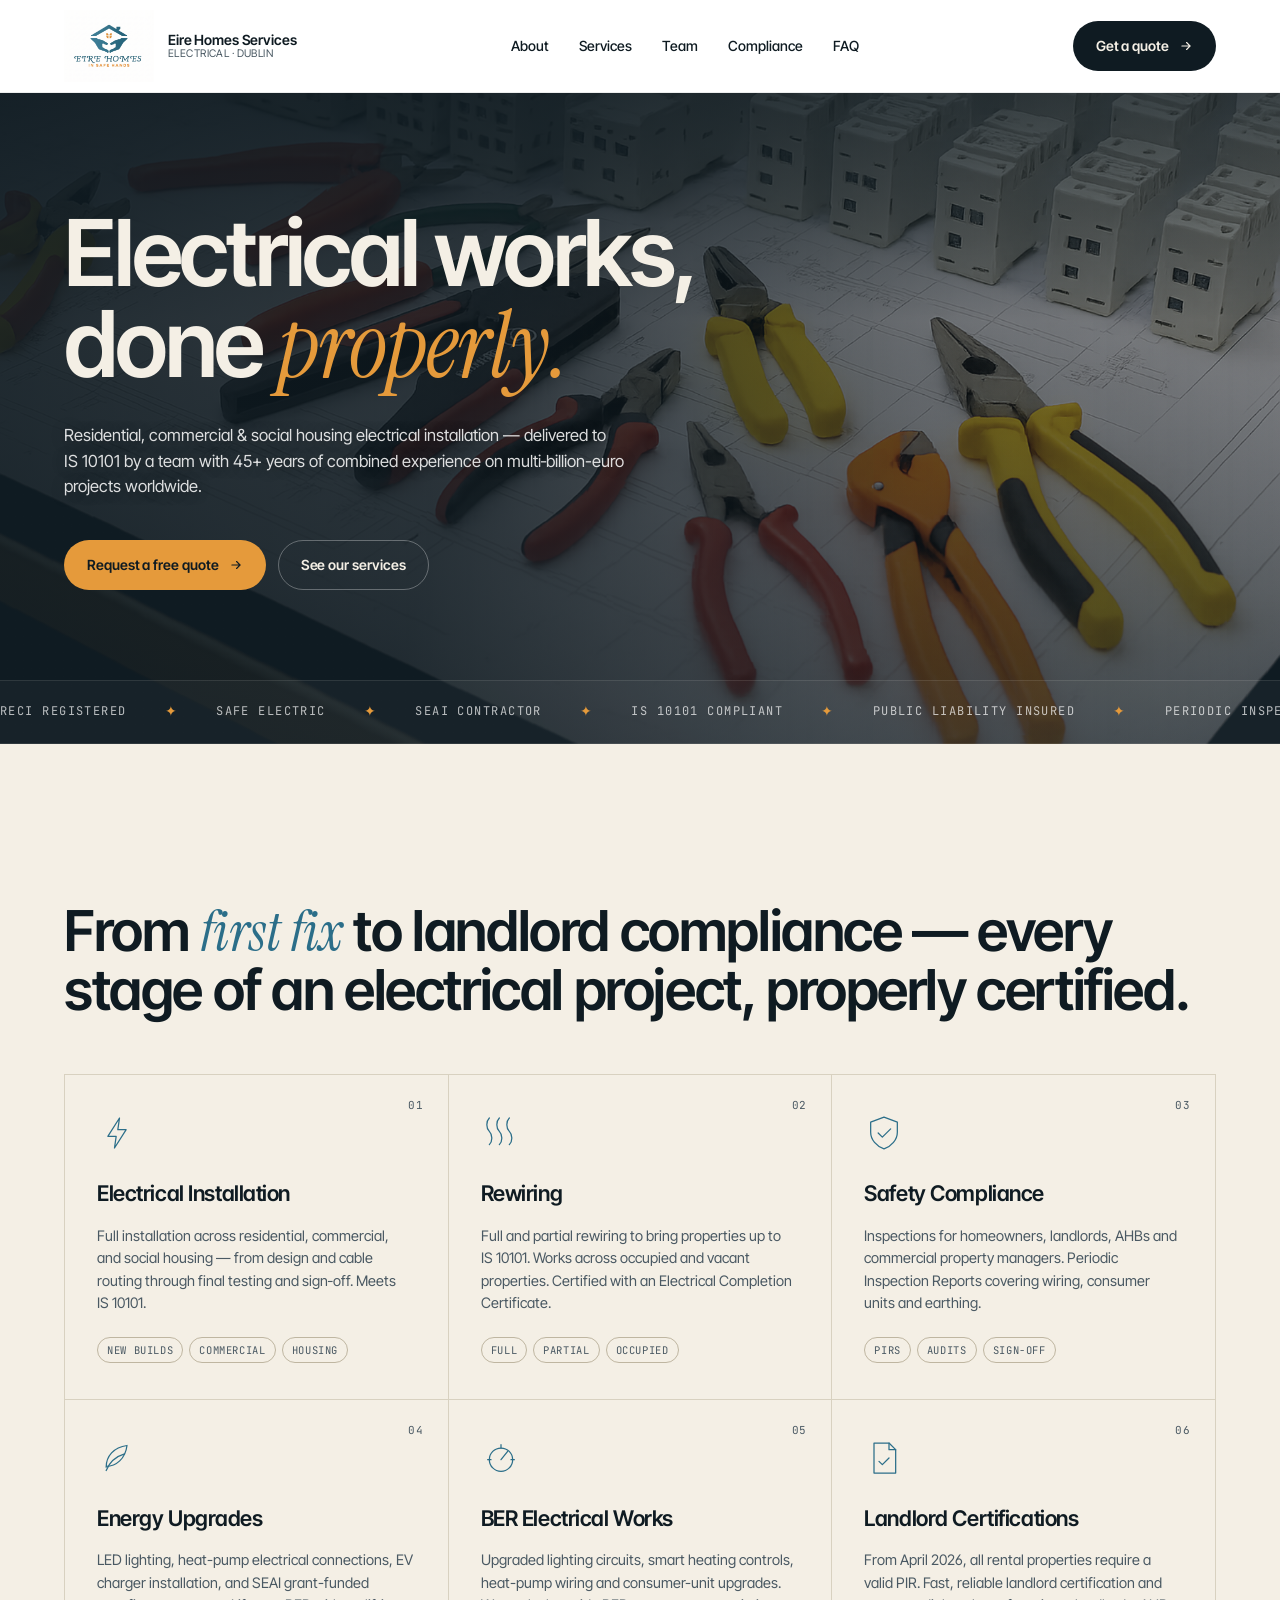
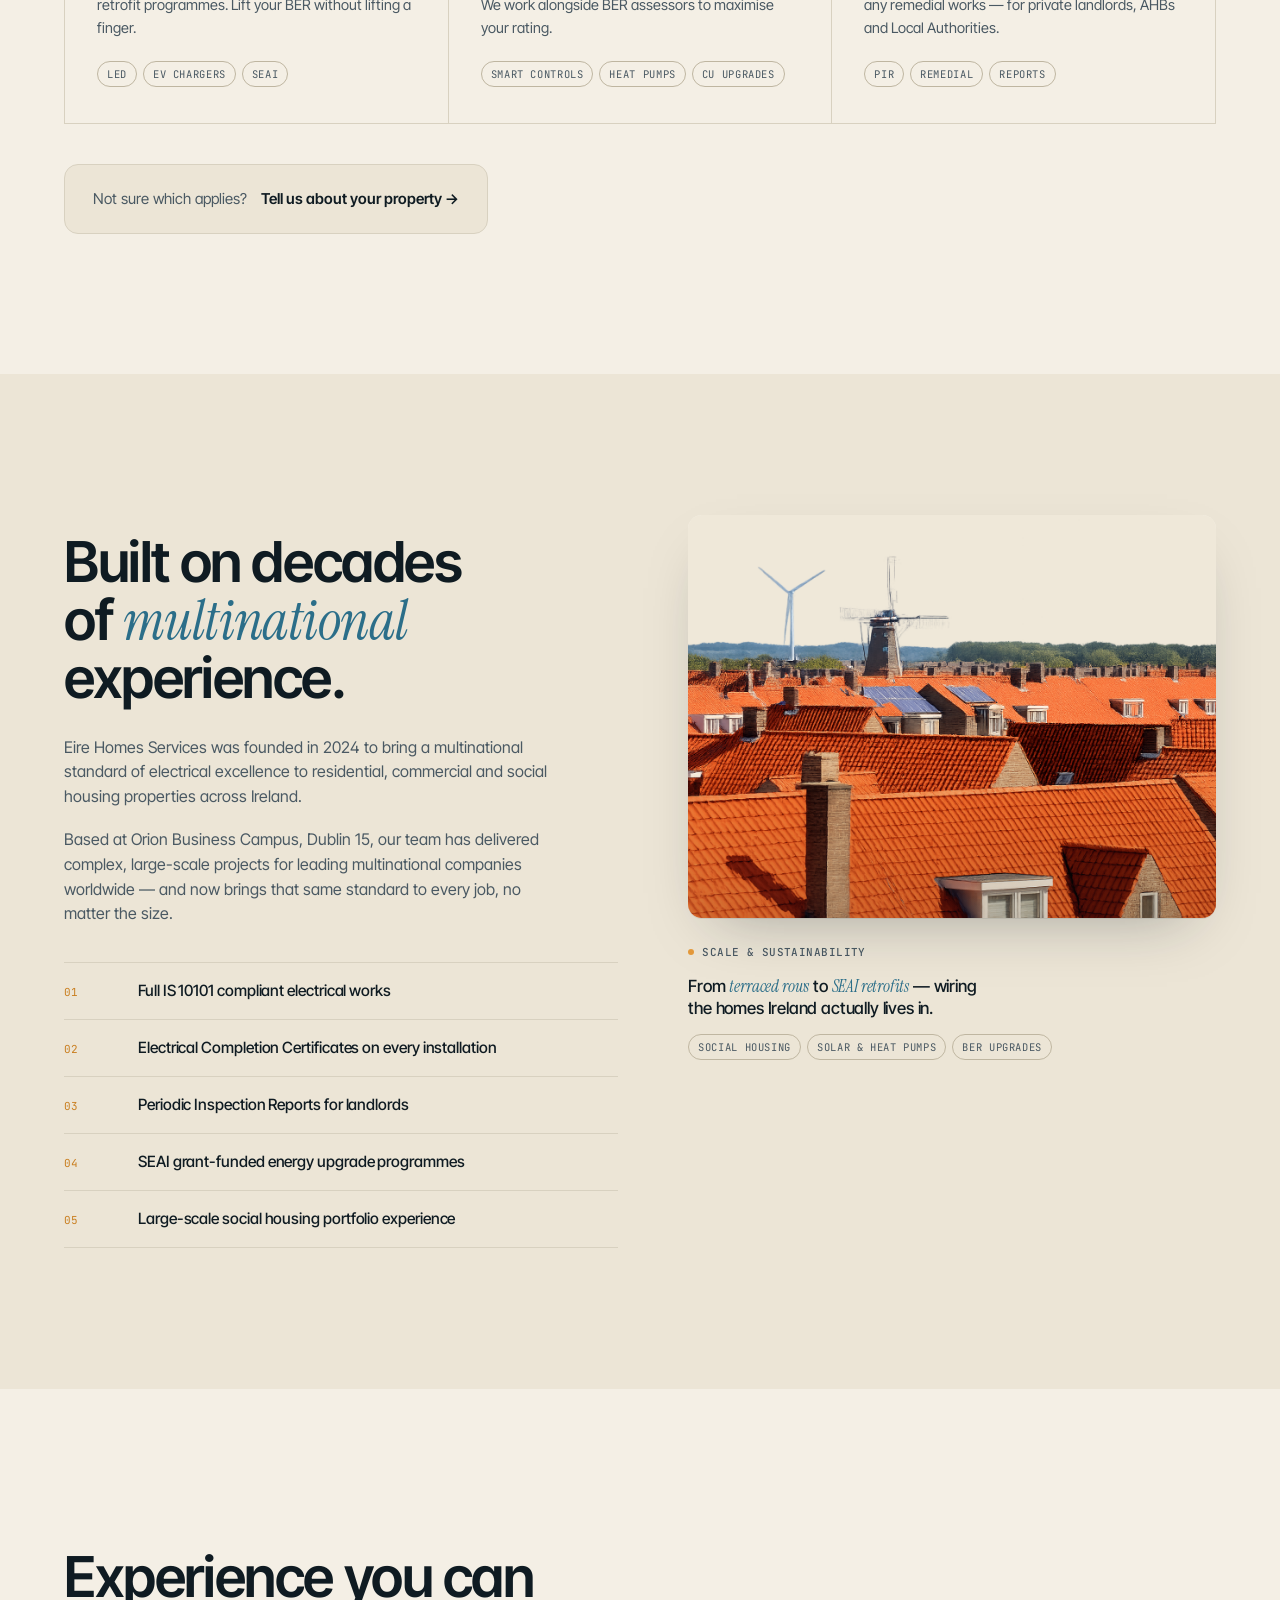
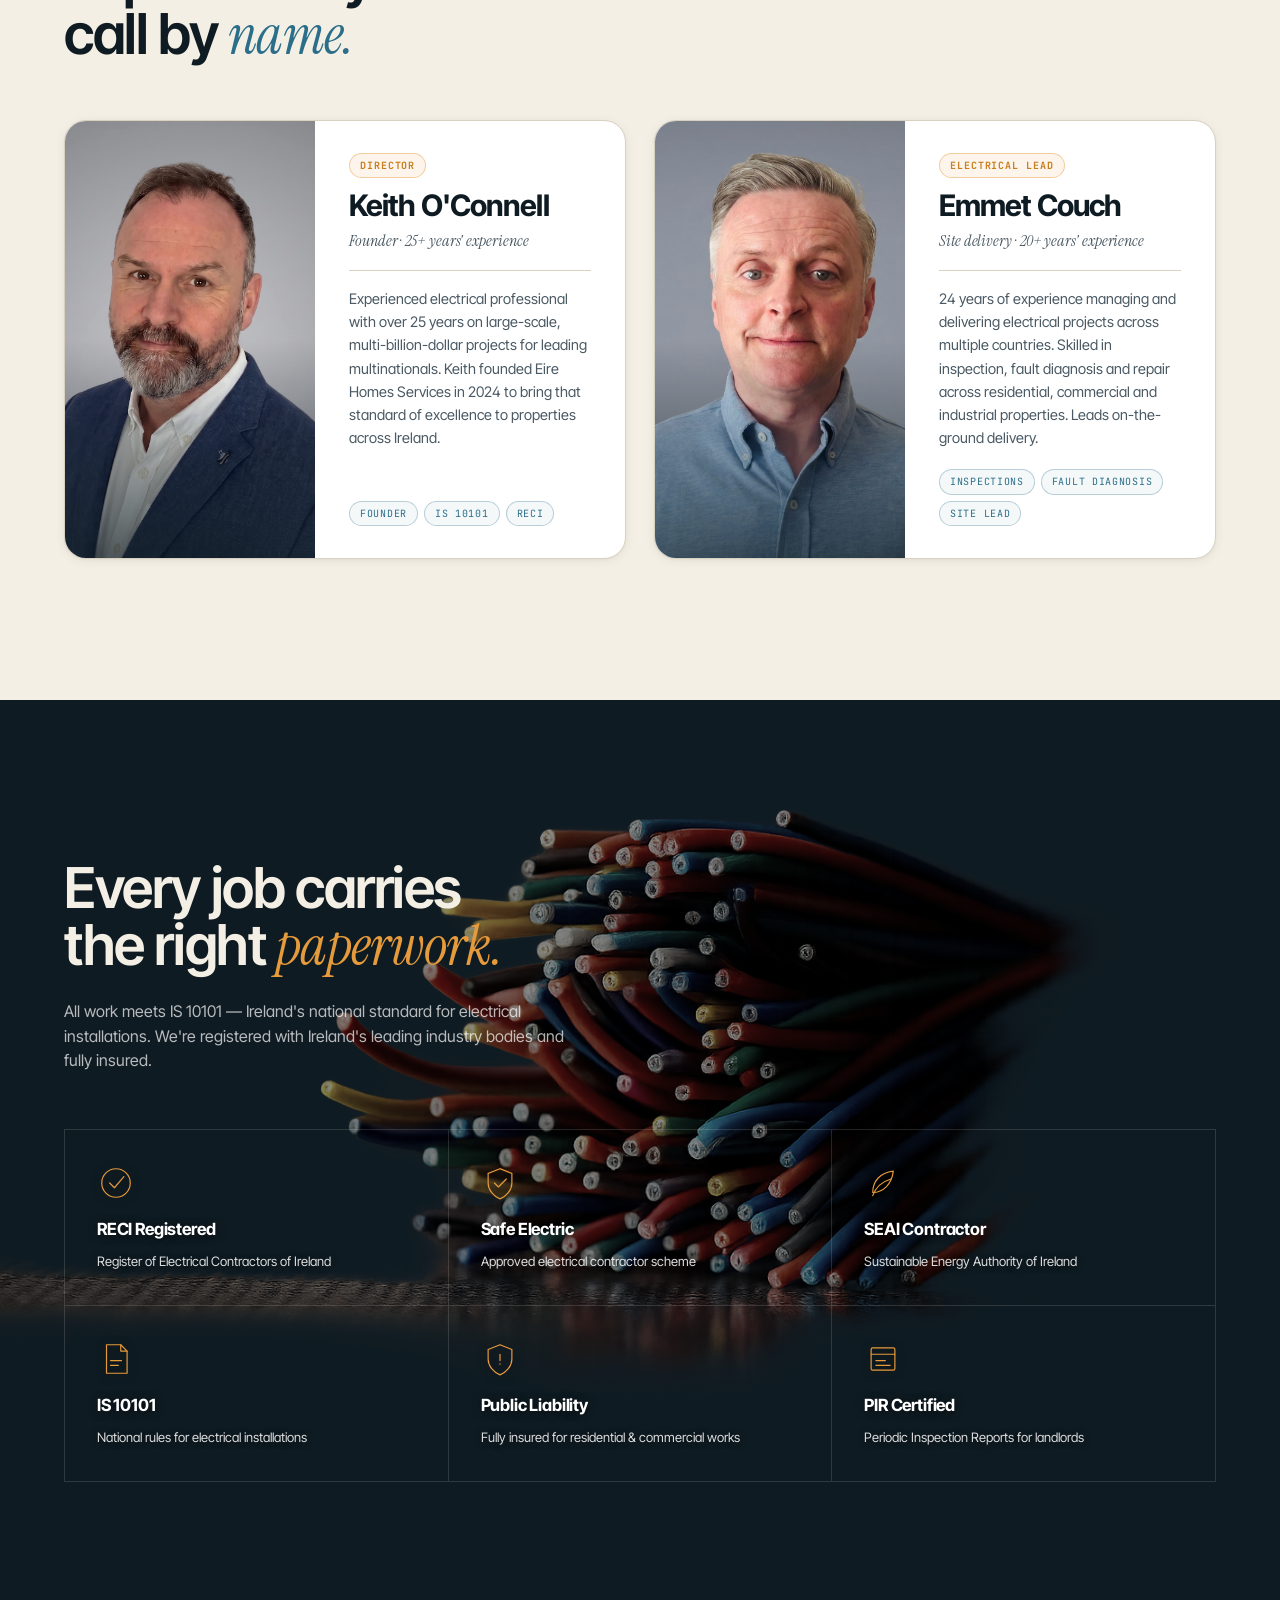
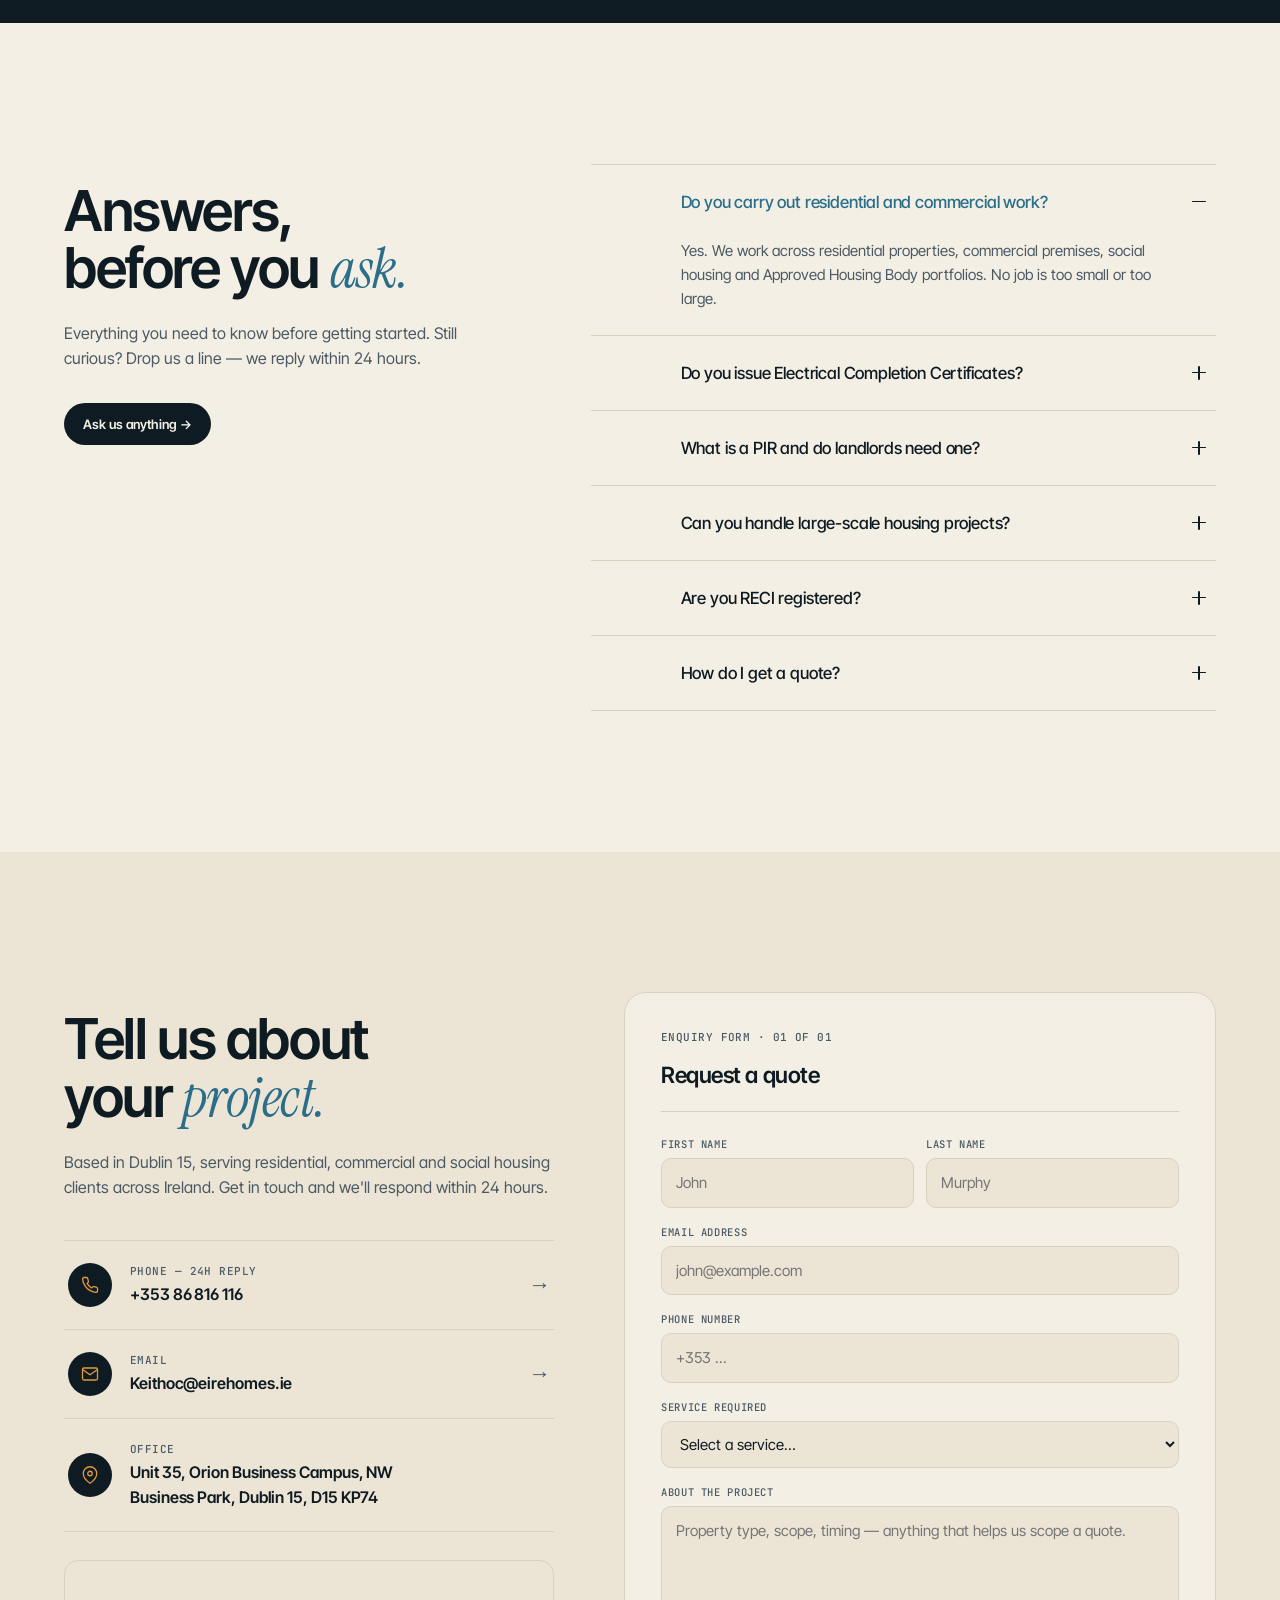
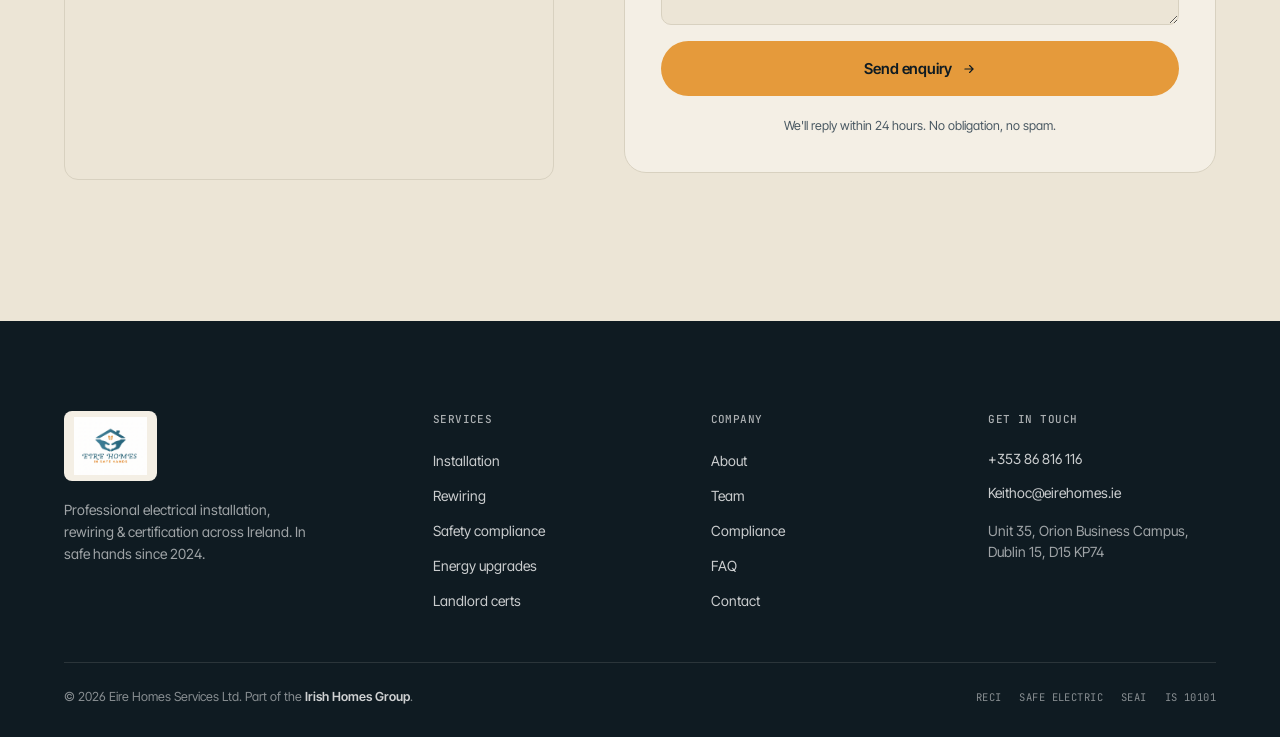
==== commit 2f23c607: "UI improvements: redesign team cards, add Google Maps, remove section numbers and FAQ labels, fix na" ====
--- a/index.html
+++ b/index.html
@@ -89,8 +89,7 @@
 <!-- ── SERVICES ── -->
 <section id="services" class="services">
   <header class="sec-head">
-    <span class="mono-eyebrow"><i class="dot"></i> 01 — What we do</span>
-    <h2 class="display-h2">From <em>first&nbsp;fix</em> to landlord compliance — every stage of an electrical project, properly certified.</h2>
+<h2 class="display-h2">From <em>first&nbsp;fix</em> to landlord compliance — every stage of an electrical project, properly certified.</h2>
   </header>
 
   <div class="svc-grid">
@@ -152,8 +151,7 @@
 <section id="about" class="about">
   <div class="about-grid">
     <div class="about-text">
-      <span class="mono-eyebrow"><i class="dot"></i> 02 — About</span>
-      <h2 class="display-h2">Built on decades<br>of <em>multinational</em> experience.</h2>
+<h2 class="display-h2">Built on decades<br>of <em>multinational</em> experience.</h2>
       <p class="lede">Eire Homes Services was founded in 2024 to bring a multinational standard of electrical excellence to residential, commercial and social housing properties across Ireland.</p>
       <p>Based at Orion Business Campus, Dublin&nbsp;15, our team has delivered complex, large-scale projects for leading multinational companies worldwide — and now brings that same standard to every job, no matter the size.</p>
       <dl class="about-highlights">
@@ -183,15 +181,13 @@
 <!-- ── TEAM ── -->
 <section id="team" class="team">
   <header class="sec-head">
-    <span class="mono-eyebrow"><i class="dot"></i> 03 — The people</span>
-    <h2 class="display-h2">Experience you can<br>call by <em>name.</em></h2>
+<h2 class="display-h2">Experience you can<br>call by <em>name.</em></h2>
   </header>
 
   <div class="team-grid">
     <article class="team-card">
       <div class="team-portrait" aria-hidden="true">
         <img class="portrait-photo" src="assets/keith.png" alt="Keith O'Connell" />
-        <span class="team-tenure">25+ yrs</span>
       </div>
       <div class="team-body">
         <div class="team-meta">
@@ -209,7 +205,6 @@
     <article class="team-card">
       <div class="team-portrait" aria-hidden="true">
         <img class="portrait-photo" src="assets/emmet.png" alt="Emmet Couch" />
-        <span class="team-tenure">20+ yrs</span>
       </div>
       <div class="team-body">
         <div class="team-meta">
@@ -229,8 +224,7 @@
 <!-- ── CERTIFICATIONS ── -->
 <section id="certifications" class="certs">
   <header class="sec-head sec-head-dark">
-    <span class="mono-eyebrow"><i class="dot"></i> 04 — Compliance &amp; trust</span>
-    <h2 class="display-h2">Every job carries<br>the right <em>paperwork.</em></h2>
+<h2 class="display-h2">Every job carries<br>the right <em>paperwork.</em></h2>
     <p class="lede">All work meets IS&nbsp;10101 — Ireland's national standard for electrical installations. We're registered with Ireland's leading industry bodies and fully insured.</p>
   </header>
 
@@ -284,8 +278,7 @@
 <section id="faq" class="faq">
   <div class="faq-grid">
     <header class="faq-head">
-      <span class="mono-eyebrow"><i class="dot"></i> 05 — Frequently asked</span>
-      <h2 class="display-h2">Answers,<br>before you <em>ask.</em></h2>
+<h2 class="display-h2">Answers,<br>before you <em>ask.</em></h2>
       <p class="lede">Everything you need to know before getting started. Still curious? Drop us a line — we reply within 24 hours.</p>
       <a href="#contact" class="btn btn-ink-sm">Ask us anything →</a>
     </header>
@@ -293,7 +286,7 @@
     <ol class="faq-list">
       <li class="faq-item">
         <button class="faq-q" aria-expanded="true">
-          <span class="faq-idx">Q.01</span>
+          <span class="faq-idx"></span>
           <span class="faq-title">Do you carry out residential and commercial work?</span>
           <span class="faq-chev" aria-hidden="true"></span>
         </button>
@@ -303,7 +296,7 @@
       </li>
       <li class="faq-item">
         <button class="faq-q" aria-expanded="false">
-          <span class="faq-idx">Q.02</span>
+          <span class="faq-idx"></span>
           <span class="faq-title">Do you issue Electrical Completion Certificates?</span>
           <span class="faq-chev" aria-hidden="true"></span>
         </button>
@@ -313,7 +306,7 @@
       </li>
       <li class="faq-item">
         <button class="faq-q" aria-expanded="false">
-          <span class="faq-idx">Q.03</span>
+          <span class="faq-idx"></span>
           <span class="faq-title">What is a PIR and do landlords need one?</span>
           <span class="faq-chev" aria-hidden="true"></span>
         </button>
@@ -323,7 +316,7 @@
       </li>
       <li class="faq-item">
         <button class="faq-q" aria-expanded="false">
-          <span class="faq-idx">Q.04</span>
+          <span class="faq-idx"></span>
           <span class="faq-title">Can you handle large-scale housing projects?</span>
           <span class="faq-chev" aria-hidden="true"></span>
         </button>
@@ -333,7 +326,7 @@
       </li>
       <li class="faq-item">
         <button class="faq-q" aria-expanded="false">
-          <span class="faq-idx">Q.05</span>
+          <span class="faq-idx"></span>
           <span class="faq-title">Are you RECI registered?</span>
           <span class="faq-chev" aria-hidden="true"></span>
         </button>
@@ -343,7 +336,7 @@
       </li>
       <li class="faq-item">
         <button class="faq-q" aria-expanded="false">
-          <span class="faq-idx">Q.06</span>
+          <span class="faq-idx"></span>
           <span class="faq-title">How do I get a quote?</span>
           <span class="faq-chev" aria-hidden="true"></span>
         </button>
@@ -359,8 +352,7 @@
 <section id="contact" class="contact">
   <div class="contact-grid">
     <div class="contact-info">
-      <span class="mono-eyebrow"><i class="dot"></i> 06 — Get in touch</span>
-      <h2 class="display-h2">Tell us about<br>your <em>project.</em></h2>
+<h2 class="display-h2">Tell us about<br>your <em>project.</em></h2>
       <p class="lede">Based in Dublin&nbsp;15, serving residential, commercial and social housing clients across Ireland. Get in touch and we'll respond within 24&nbsp;hours.</p>
 
       <div class="contact-list">
@@ -393,6 +385,16 @@
             <b>Unit 35, Orion Business Campus, NW Business Park, Dublin&nbsp;15, D15&nbsp;KP74</b>
           </div>
         </div>
+      </div>
+
+      <div class="contact-map">
+        <iframe
+          src="https://maps.google.com/maps?q=Irish+Homes,+D15+KP74,+Dublin,+Ireland&z=17&output=embed"
+          width="100%" height="100%"
+          style="border:0;" allowfullscreen="" loading="lazy"
+          referrerpolicy="no-referrer-when-downgrade"
+          title="Eire Homes Services office location">
+        </iframe>
       </div>
     </div>
 
--- a/css/styles.css
+++ b/css/styles.css
@@ -185,9 +185,8 @@
   align-items: center;
   gap: 28px;
   padding: 10px var(--pad-x);
-  background: color-mix(in oklab, var(--c-paper) 80%, transparent);
-  backdrop-filter: blur(14px) saturate(140%);
-  -webkit-backdrop-filter: blur(14px) saturate(140%);
+  background: #ffffff;
+  backdrop-filter: none;
   border-bottom: 1px solid color-mix(in oklab, var(--c-ink) 8%, transparent);
 }
 .nav-logo {
@@ -874,21 +873,35 @@
 .team-grid {
   display: grid;
   grid-template-columns: repeat(2, 1fr);
-  gap: 24px;
+  gap: 28px;
 }
 .team-card {
   display: grid;
-  grid-template-columns: 200px 1fr;
+  grid-template-columns: 250px 1fr;
   gap: 0;
-  background: var(--c-paper);
+  background: #fff;
   border: 1px solid var(--c-line);
-  border-radius: var(--r-md);
+  border-radius: var(--r-lg);
   overflow: hidden;
+  box-shadow: 0 2px 12px rgba(15,27,34,.06), 0 1px 3px rgba(15,27,34,.04);
+  transition: box-shadow .25s ease, transform .25s ease;
+}
+.team-card:hover {
+  box-shadow: 0 10px 36px rgba(15,27,34,.12), 0 2px 8px rgba(15,27,34,.06);
+  transform: translateY(-2px);
 }
 .team-portrait {
   position: relative;
-  aspect-ratio: 5 / 6;
+  height: 100%;
+  min-height: 330px;
   background: var(--c-teal-900);
+}
+.team-portrait::after {
+  content: '';
+  position: absolute;
+  inset: 0;
+  background: linear-gradient(to top, rgba(15,27,34,.7) 0%, transparent 50%);
+  pointer-events: none;
 }
 .portrait-svg { width: 100%; height: 100%; display: block; }
 .portrait-photo {
@@ -896,50 +909,49 @@
   object-fit: cover;
   object-position: center 18%;
   display: block;
-  filter: saturate(.95) contrast(1.02);
+  filter: saturate(.95) contrast(1.03);
 }
 .team-tenure {
   position: absolute;
-  bottom: 12px; left: 12px;
-  font-family: var(--ff-mono);
-  font-size: 11px;
+  bottom: 16px; left: 16px;
+  font-family: var(--ff-mono);
+  font-size: 13px;
+  font-weight: 700;
   letter-spacing: .04em;
-  color: var(--c-paper);
-  background: rgba(0,0,0,.4);
-  padding: 4px 8px;
-  border-radius: 4px;
-  backdrop-filter: blur(4px);
+  color: #fff;
+  z-index: 1;
+  line-height: 1;
 }
 .team-body {
-  padding: 28px 30px;
-  display: flex; flex-direction: column; gap: 14px;
+  padding: 32px 34px;
+  display: flex; flex-direction: column; gap: 16px;
 }
 .team-meta {
   display: flex;
   flex-direction: column;
-  gap: 6px;
-  padding-bottom: 14px;
+  gap: 8px;
+  padding-bottom: 16px;
   border-bottom: 1px solid var(--c-line);
 }
 .team-role {
   font-family: var(--ff-mono);
-  font-size: 10.5px;
-  letter-spacing: .08em;
+  font-size: 10px;
+  letter-spacing: .09em;
   text-transform: uppercase;
-  color: var(--c-teal);
-  font-weight: 600;
+  color: var(--c-amber-2);
+  font-weight: 700;
   align-self: flex-start;
-  padding: 4px 9px;
-  border: 1px solid color-mix(in oklab, var(--c-teal) 35%, transparent);
+  padding: 4px 10px;
+  border: 1px solid color-mix(in oklab, var(--c-amber) 45%, transparent);
   border-radius: 999px;
-  background: color-mix(in oklab, var(--c-teal) 6%, transparent);
+  background: color-mix(in oklab, var(--c-amber) 10%, transparent);
 }
 .team-meta h3 {
-  font-size: 1.55rem;
-  font-weight: 600;
-  letter-spacing: -0.025em;
+  font-size: 1.85rem;
+  font-weight: 700;
+  letter-spacing: -0.03em;
   color: var(--c-ink);
-  margin-top: 6px;
+  margin-top: 4px;
   line-height: 1.05;
 }
 .team-sub {
@@ -948,25 +960,27 @@
   font-size: 1rem;
   color: var(--c-ink-soft);
   letter-spacing: -0.005em;
-  margin-top: 2px;
 }
 .team-body p {
   font-size: 14.5px;
   color: var(--c-ink-soft);
-  line-height: 1.55;
+  line-height: 1.6;
+  flex: 1;
 }
 .team-tags {
   display: flex; gap: 6px; flex-wrap: wrap;
   margin-top: auto;
+  padding-top: 4px;
 }
 .team-tags li {
   font-family: var(--ff-mono);
-  font-size: 10.5px;
+  font-size: 10px;
   text-transform: uppercase;
-  letter-spacing: .06em;
-  color: var(--c-ink-soft);
-  border: 1px solid var(--c-line-2);
-  padding: 4px 9px;
+  letter-spacing: .07em;
+  color: var(--c-teal);
+  border: 1px solid color-mix(in oklab, var(--c-teal) 30%, transparent);
+  background: color-mix(in oklab, var(--c-teal) 5%, transparent);
+  padding: 4px 10px;
   border-radius: 999px;
 }
 
@@ -1122,6 +1136,13 @@
 .contact-list {
   display: flex; flex-direction: column;
   border-top: 1px solid var(--c-line);
+}
+.contact-map {
+  margin-top: 28px;
+  height: 220px;
+  border-radius: var(--r-md);
+  overflow: hidden;
+  border: 1px solid var(--c-line);
 }
 .contact-row {
   display: grid;
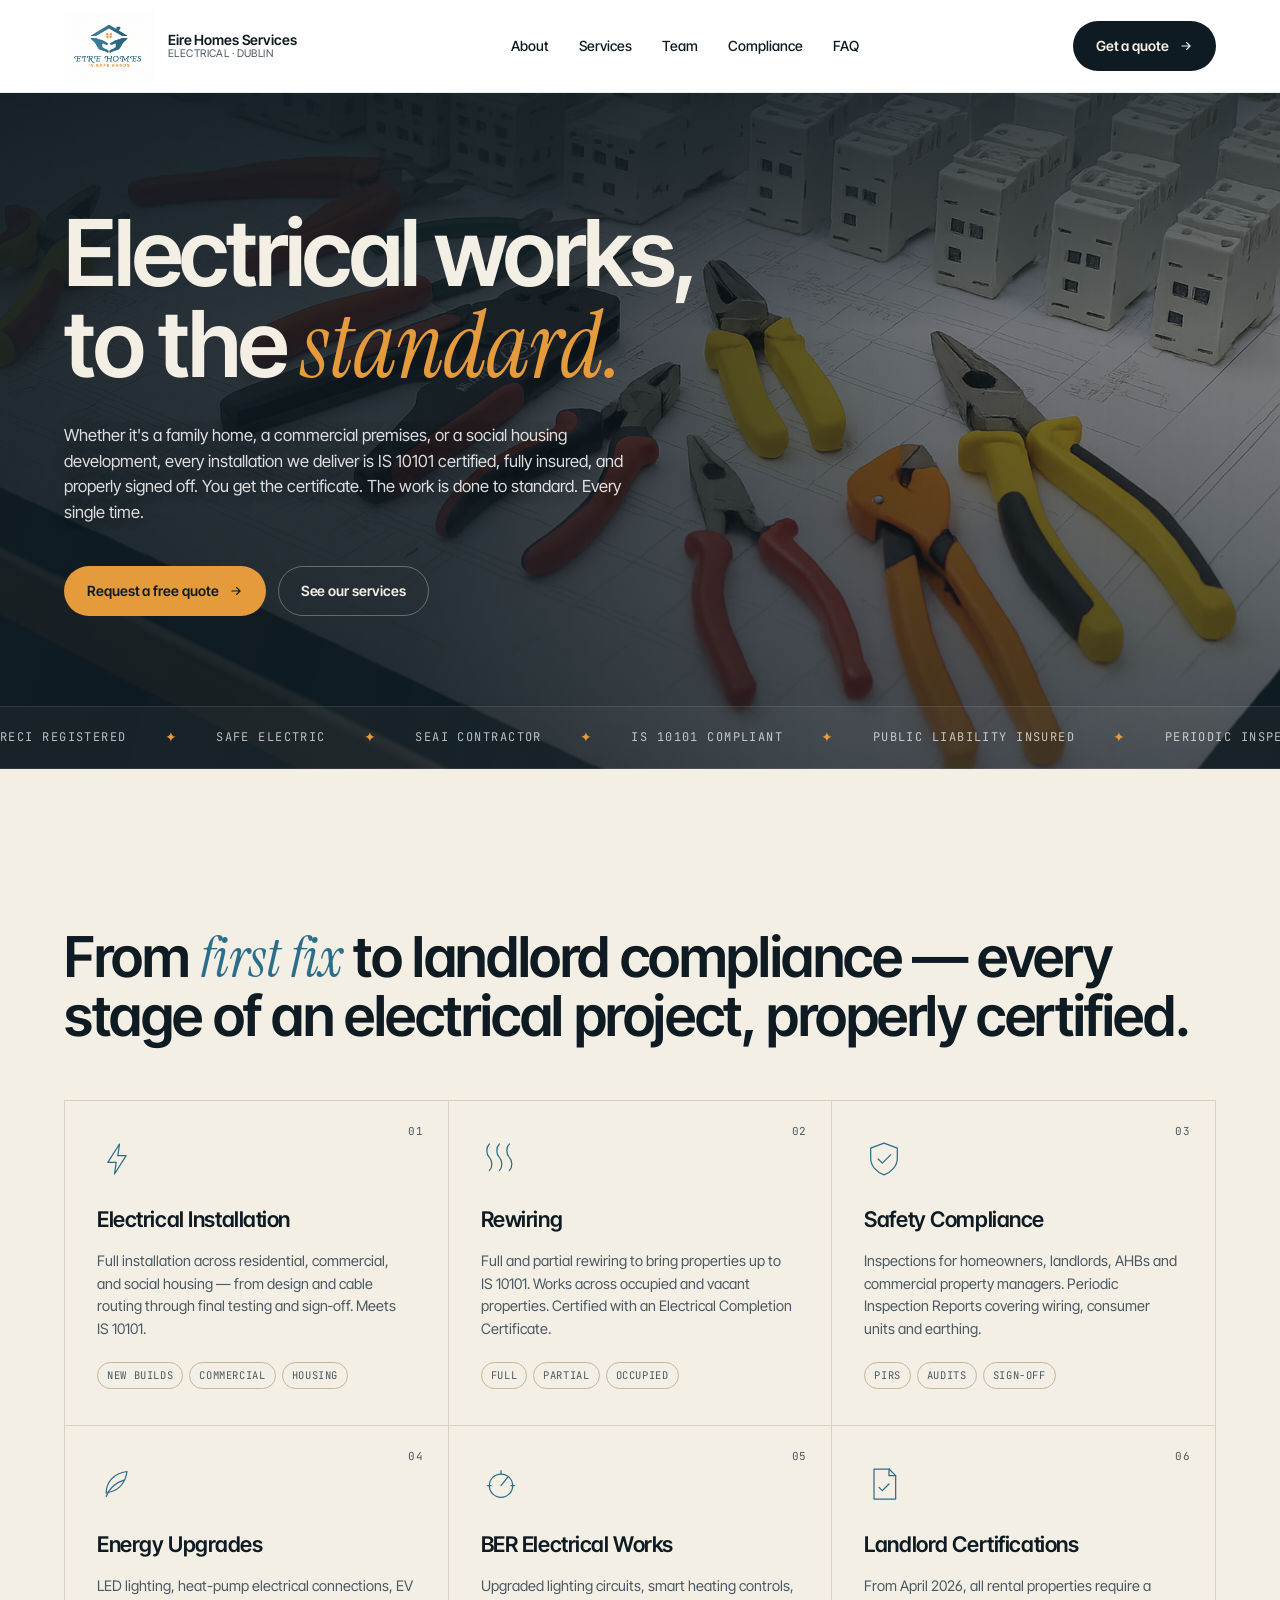
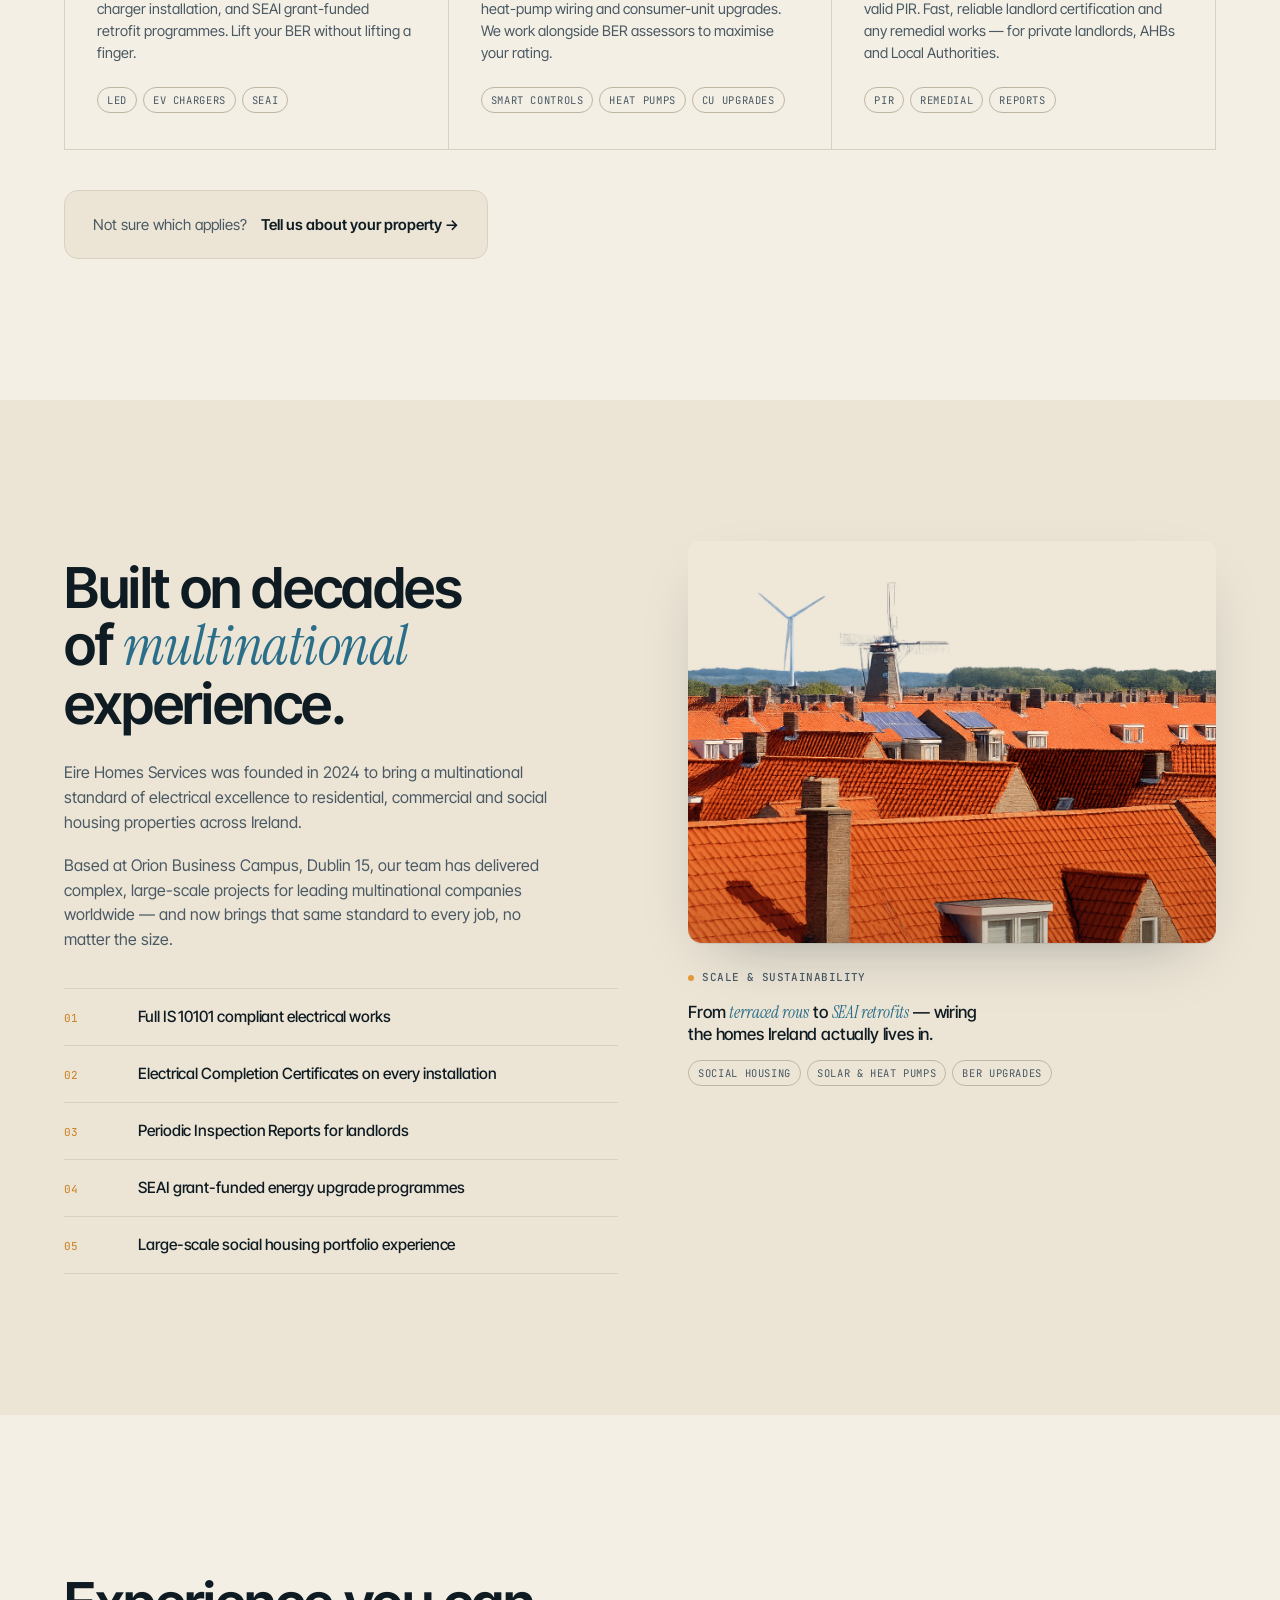
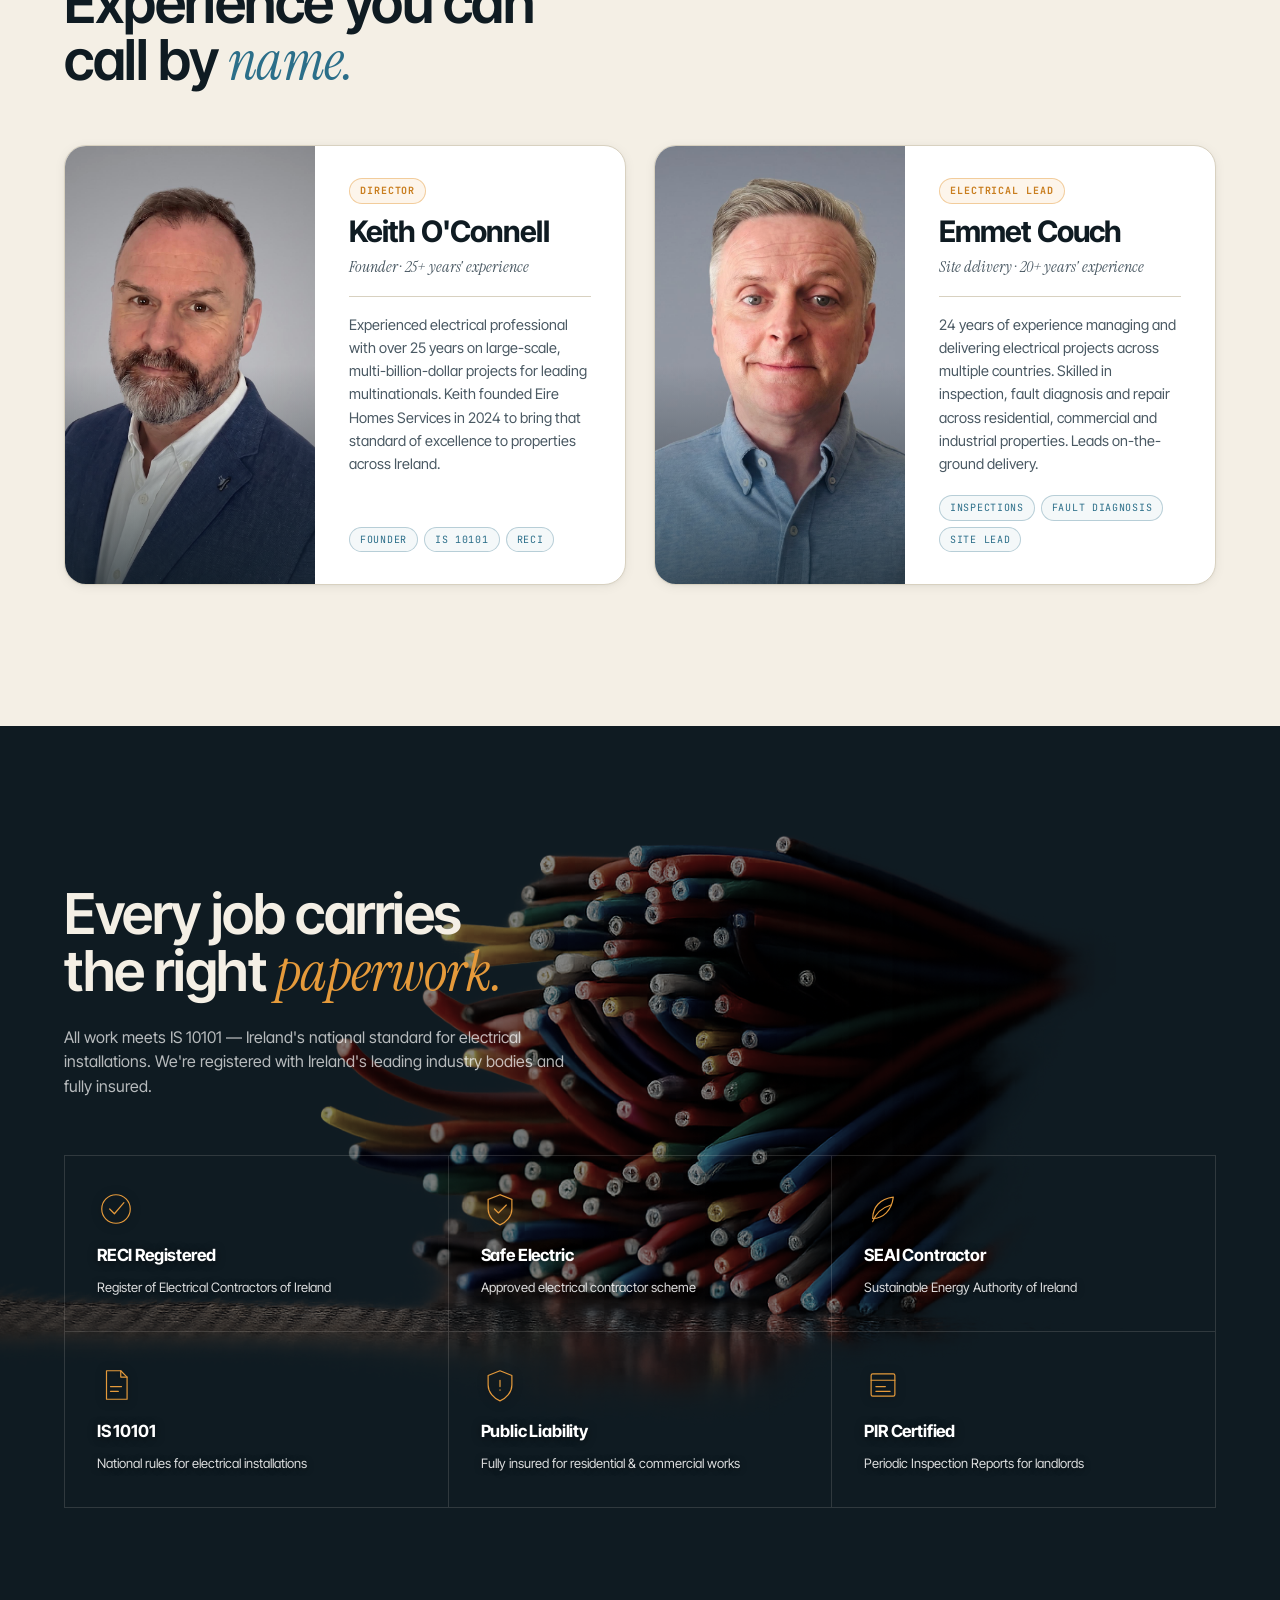
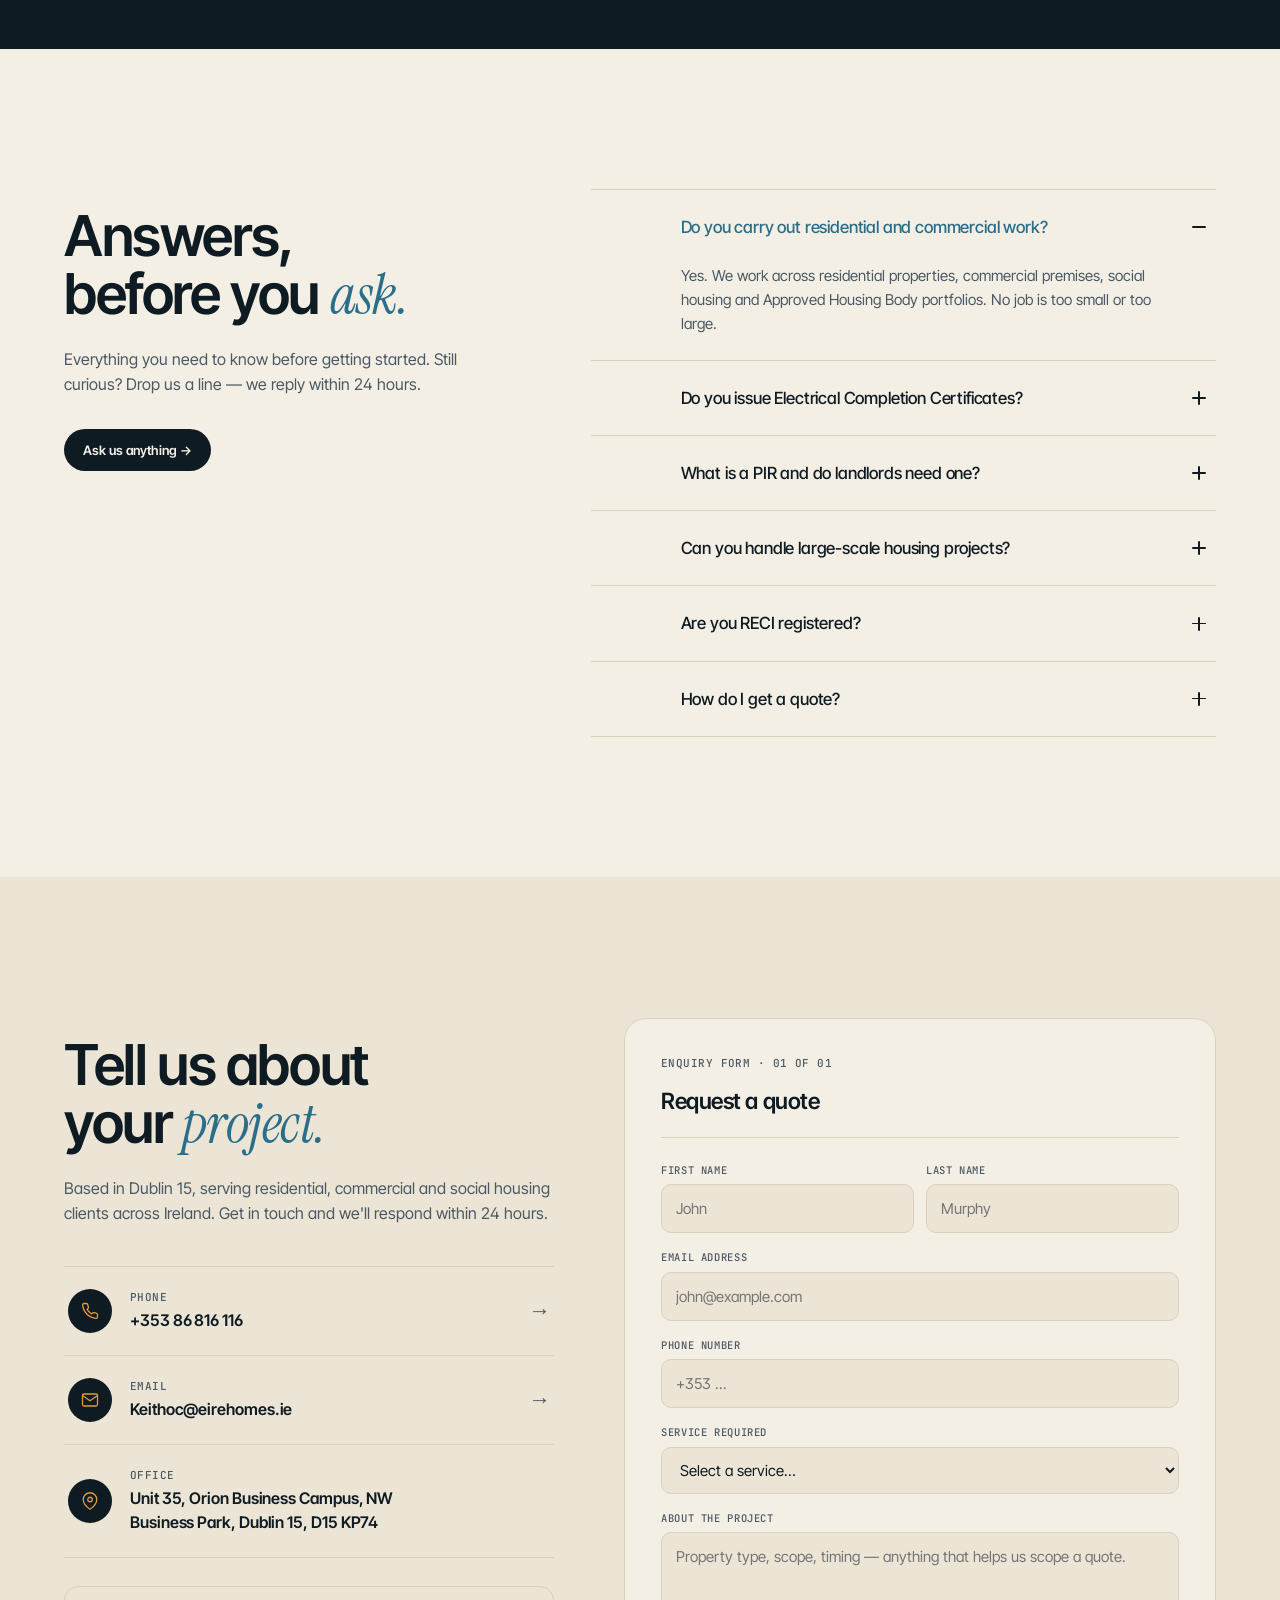
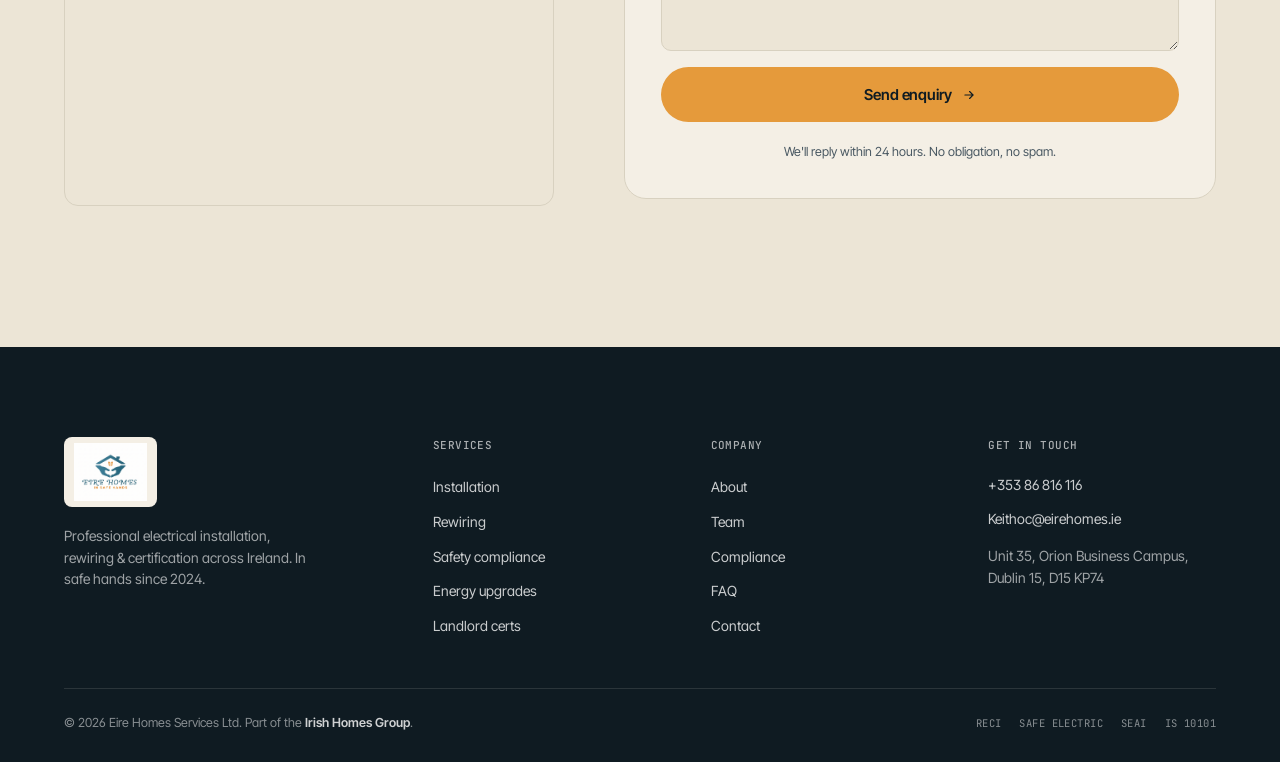
==== commit 51a6e8d5: "Update hero copy, remove 24h reply label from phone" ====
--- a/index.html
+++ b/index.html
@@ -57,10 +57,10 @@
   <div class="hero-grid">
     <h1 class="hero-headline">
       Electrical works,<br>
-      done <em>properly.</em>
+      to the <em>standard.</em>
     </h1>
     <p class="hero-lede">
-      Residential, commercial &amp; social housing electrical installation — delivered to IS&nbsp;10101 by a team with 45+ years of combined experience on multi&#8209;billion-euro projects worldwide.
+      Whether it's a family home, a commercial premises, or a social housing development, every installation we deliver is IS&nbsp;10101 certified, fully insured, and properly signed off. You get the certificate. The work is done to standard. Every single time.
     </p>
     <div class="hero-cta">
       <a href="#contact" class="btn btn-amber">Request a free quote
@@ -361,7 +361,7 @@
             <svg viewBox="0 0 24 24" fill="none" stroke="currentColor" stroke-width="1.7" stroke-linecap="round" stroke-linejoin="round"><path d="M22 16.92v3a2 2 0 0 1-2.18 2 19.79 19.79 0 0 1-8.63-3.07 19.5 19.5 0 0 1-6-6 19.79 19.79 0 0 1-3.07-8.67A2 2 0 0 1 4.11 2h3a2 2 0 0 1 2 1.72 12.84 12.84 0 0 0 .7 2.81 2 2 0 0 1-.45 2.11L8.09 9.91a16 16 0 0 0 6 6l1.27-1.27a2 2 0 0 1 2.11-.45 12.84 12.84 0 0 0 2.81.7A2 2 0 0 1 22 16.92Z"/></svg>
           </div>
           <div class="cr-meta">
-            <span class="mono-eyebrow alt">Phone — 24h reply</span>
+            <span class="mono-eyebrow alt">Phone</span>
             <b>+353 86 816 116</b>
           </div>
           <span class="cr-go">→</span>
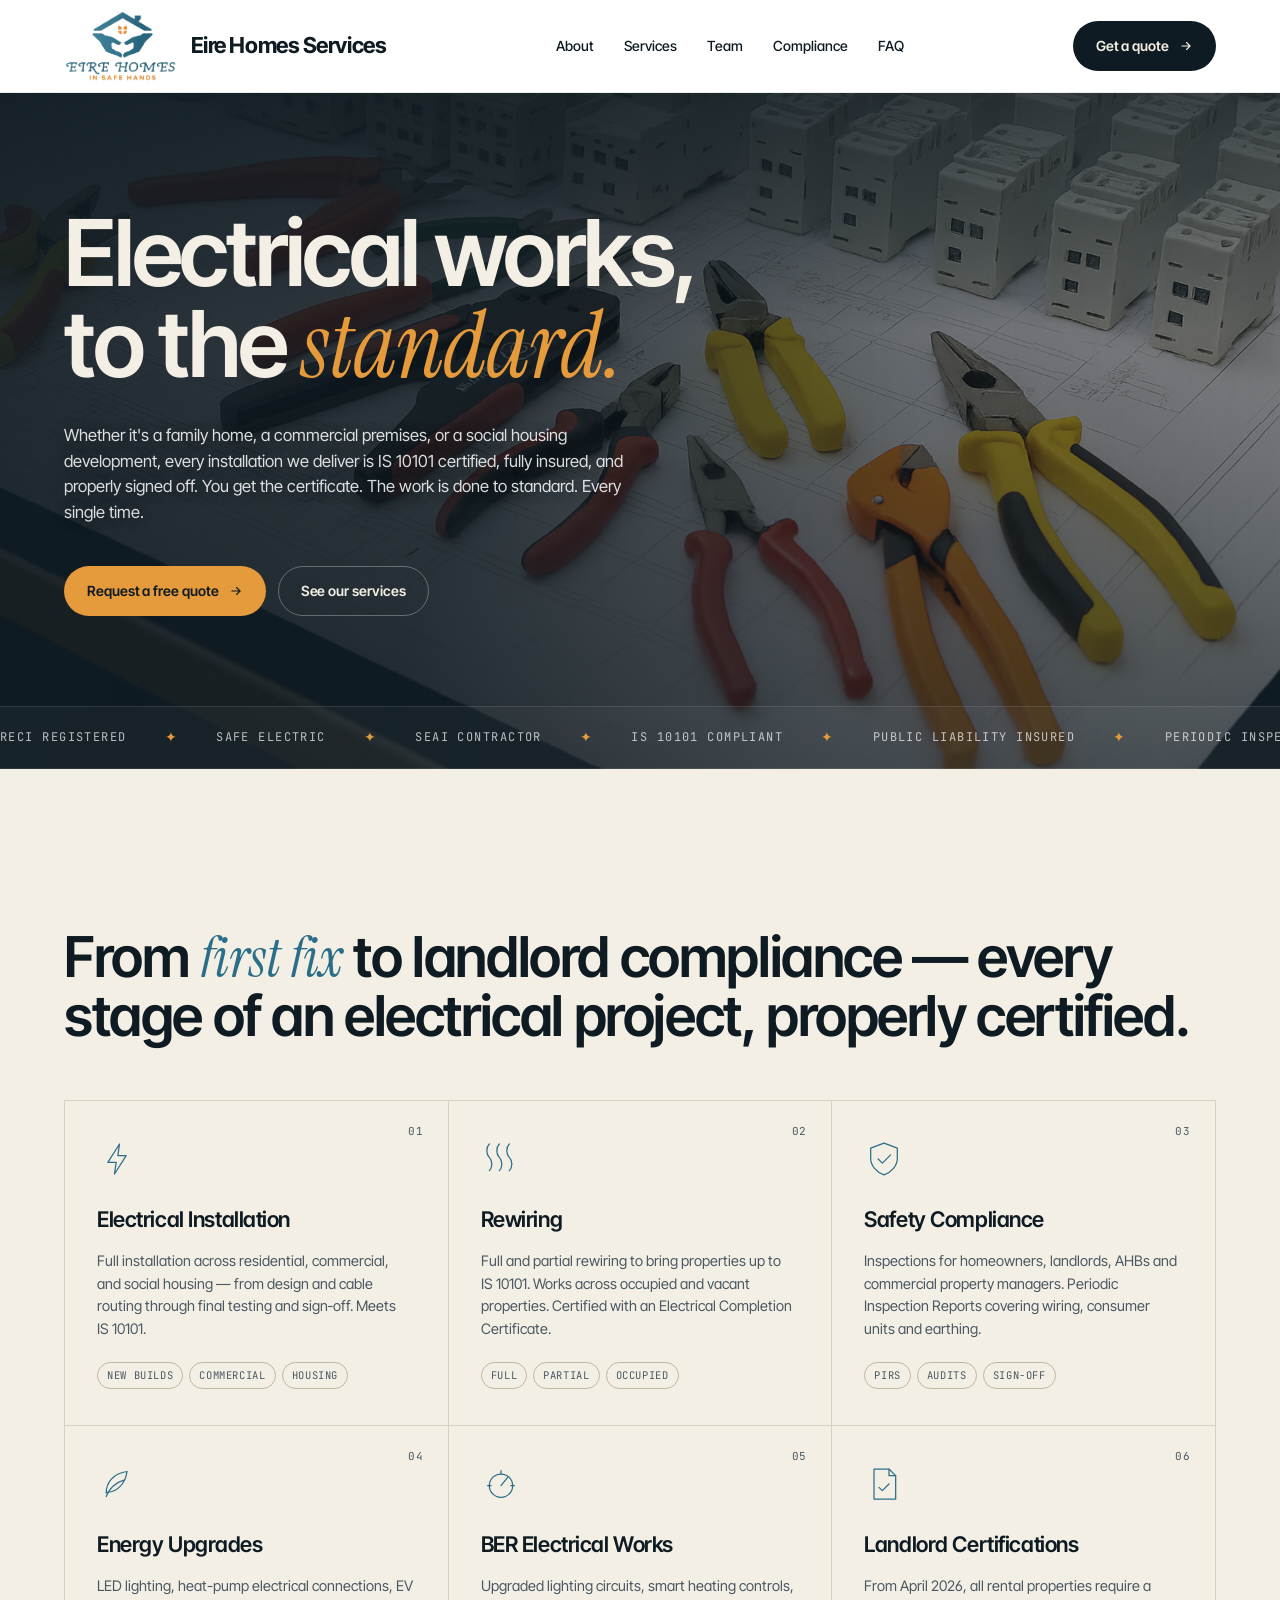
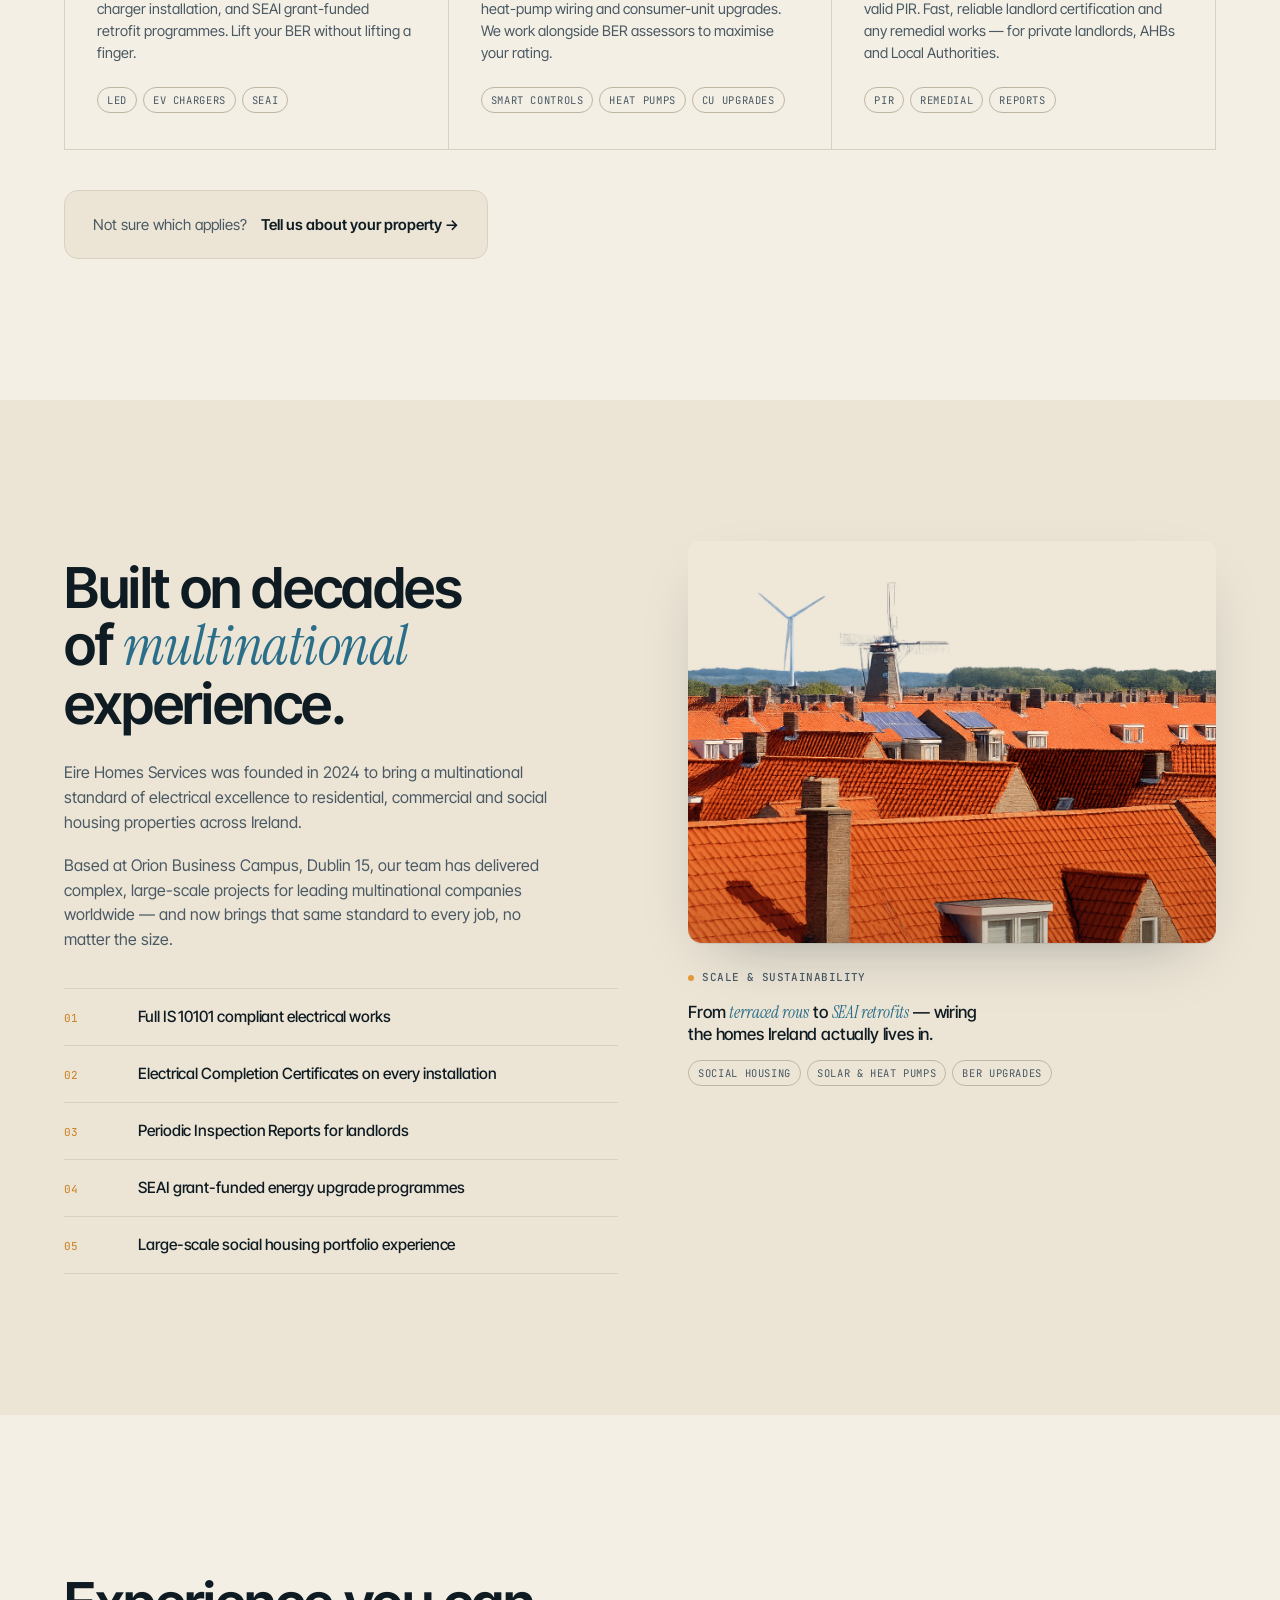
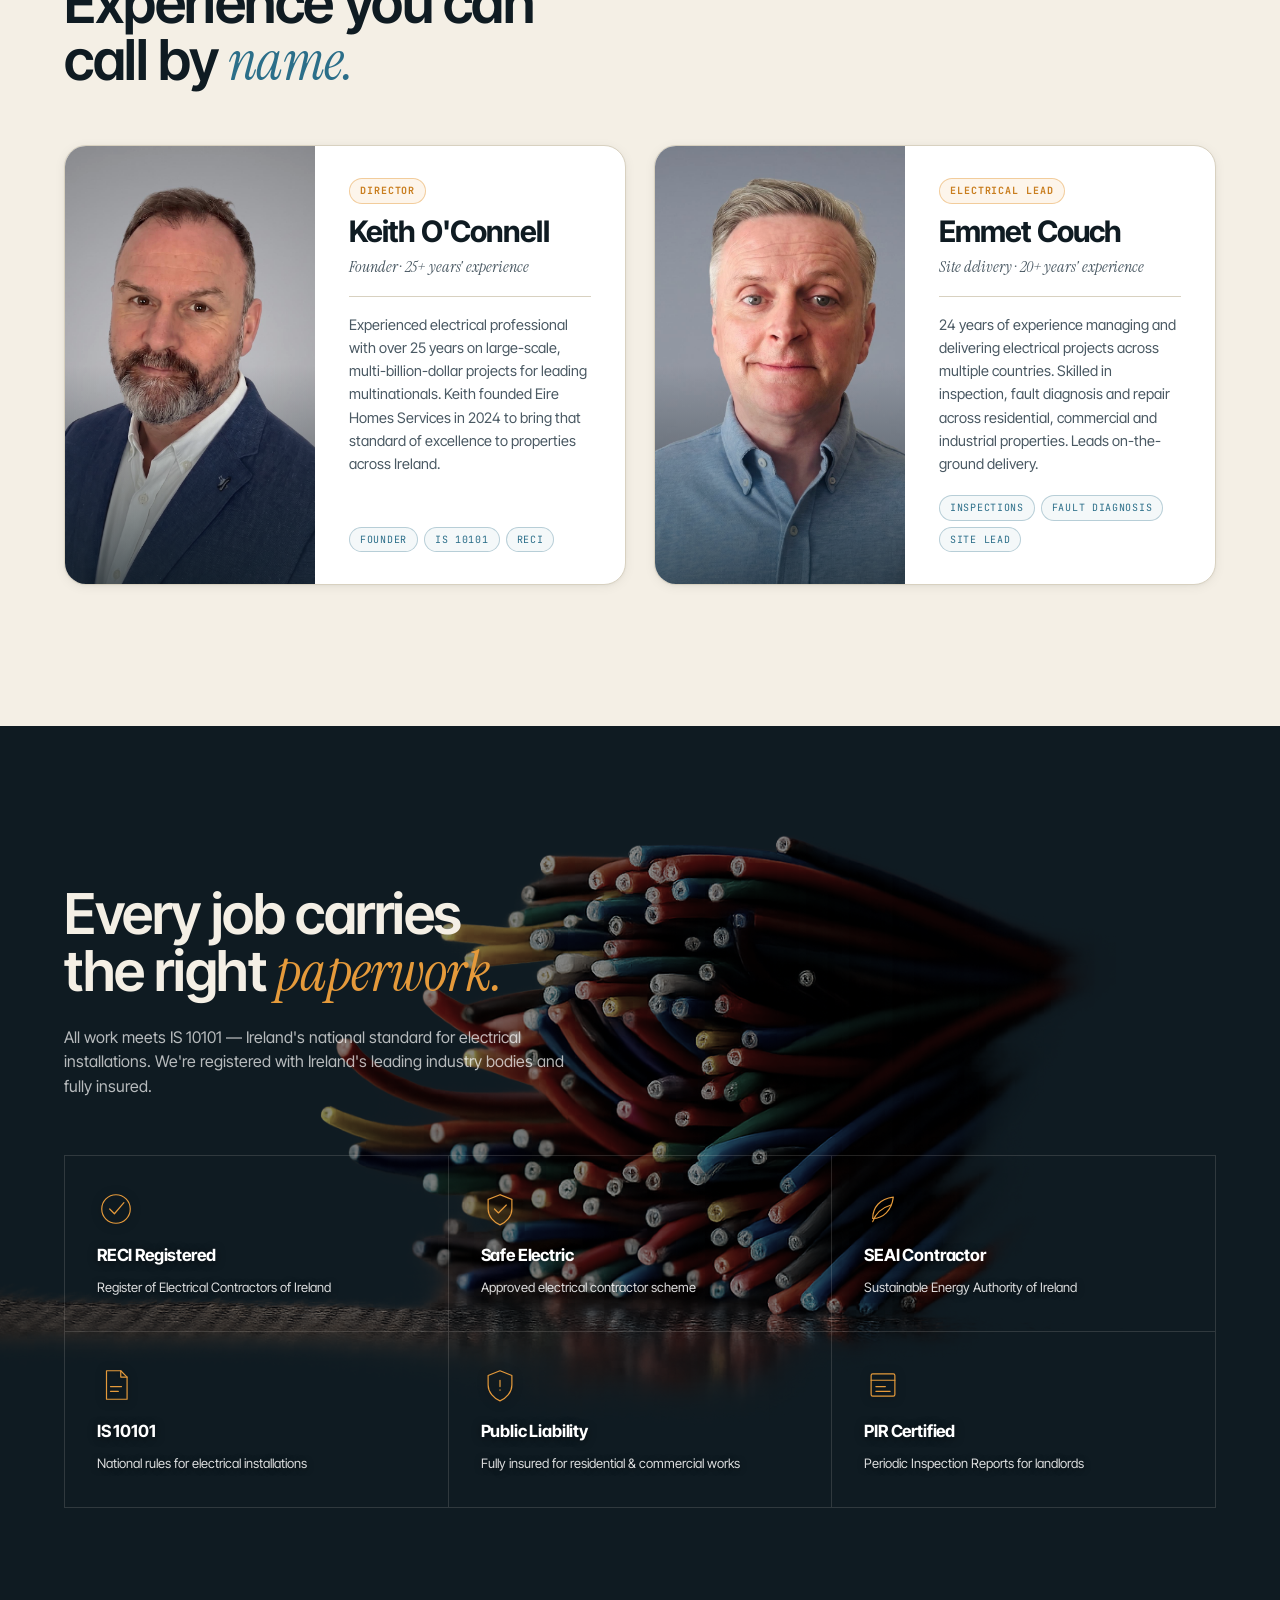
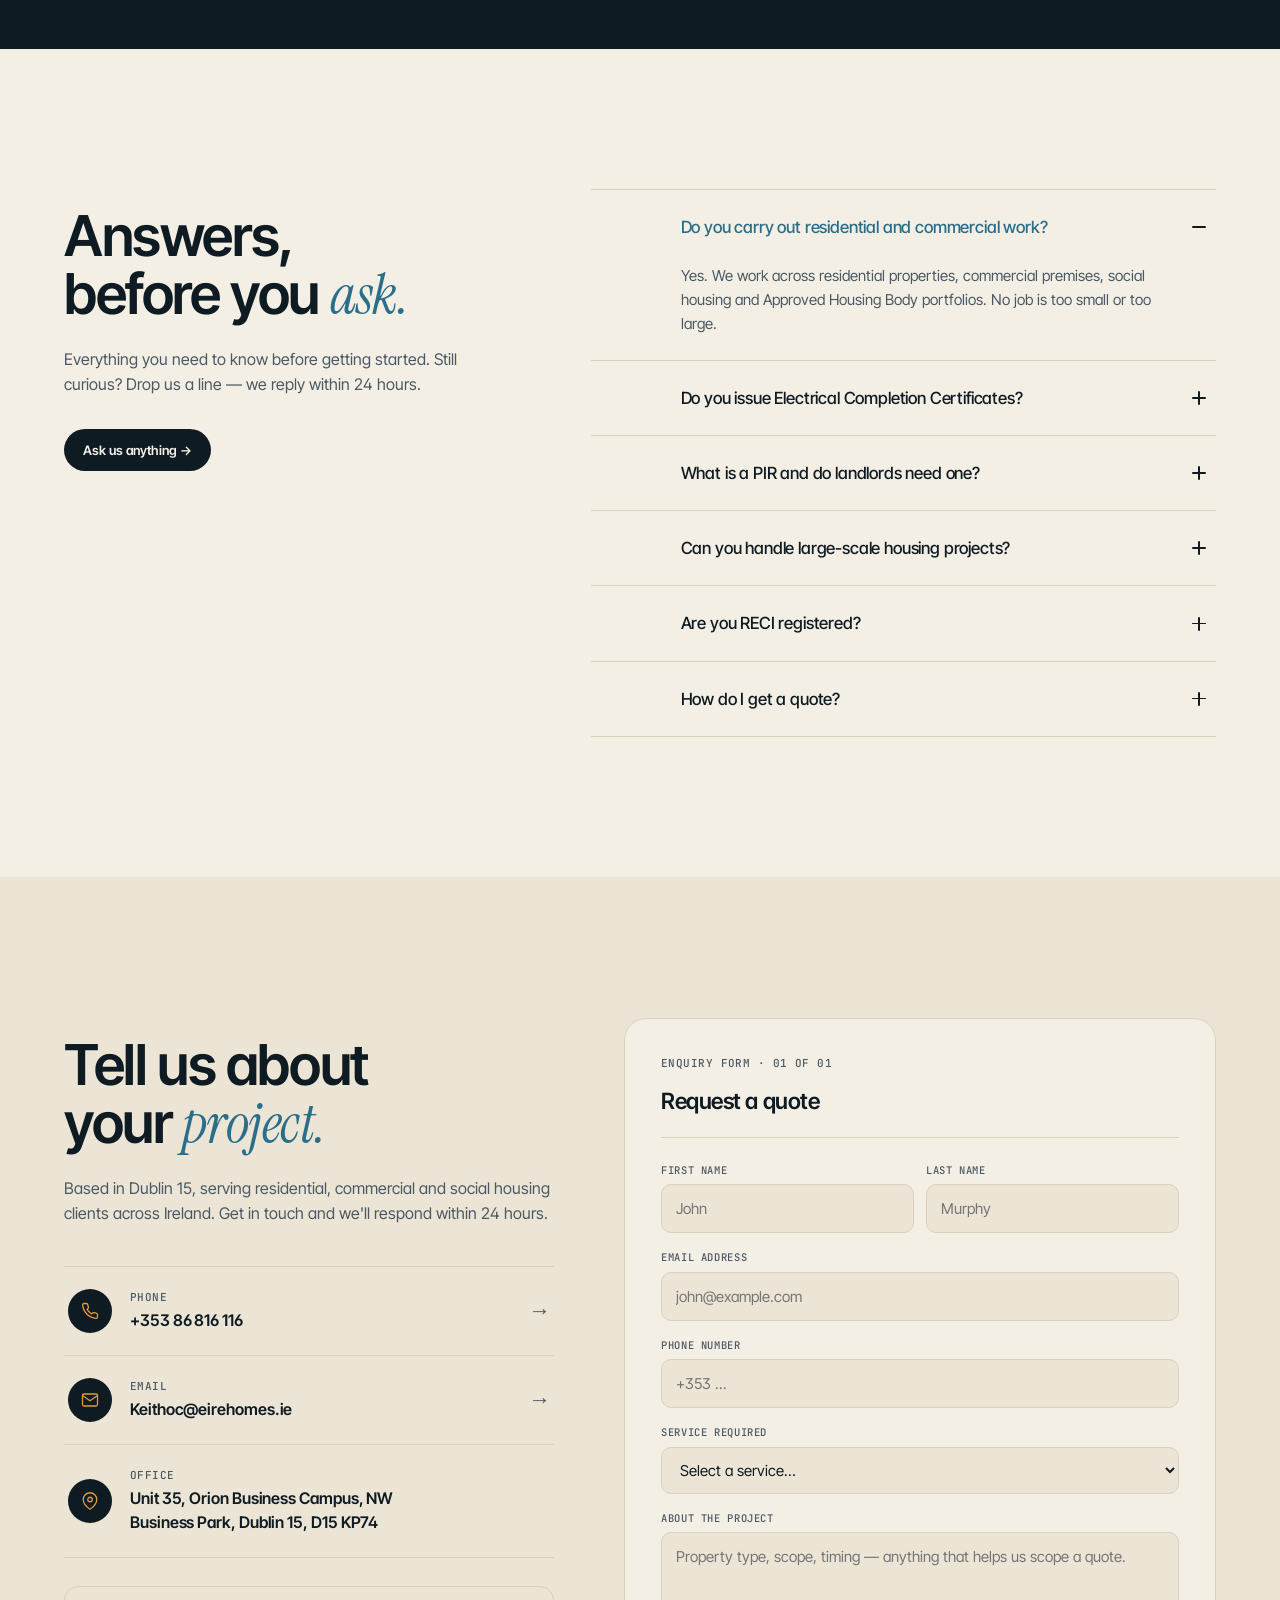
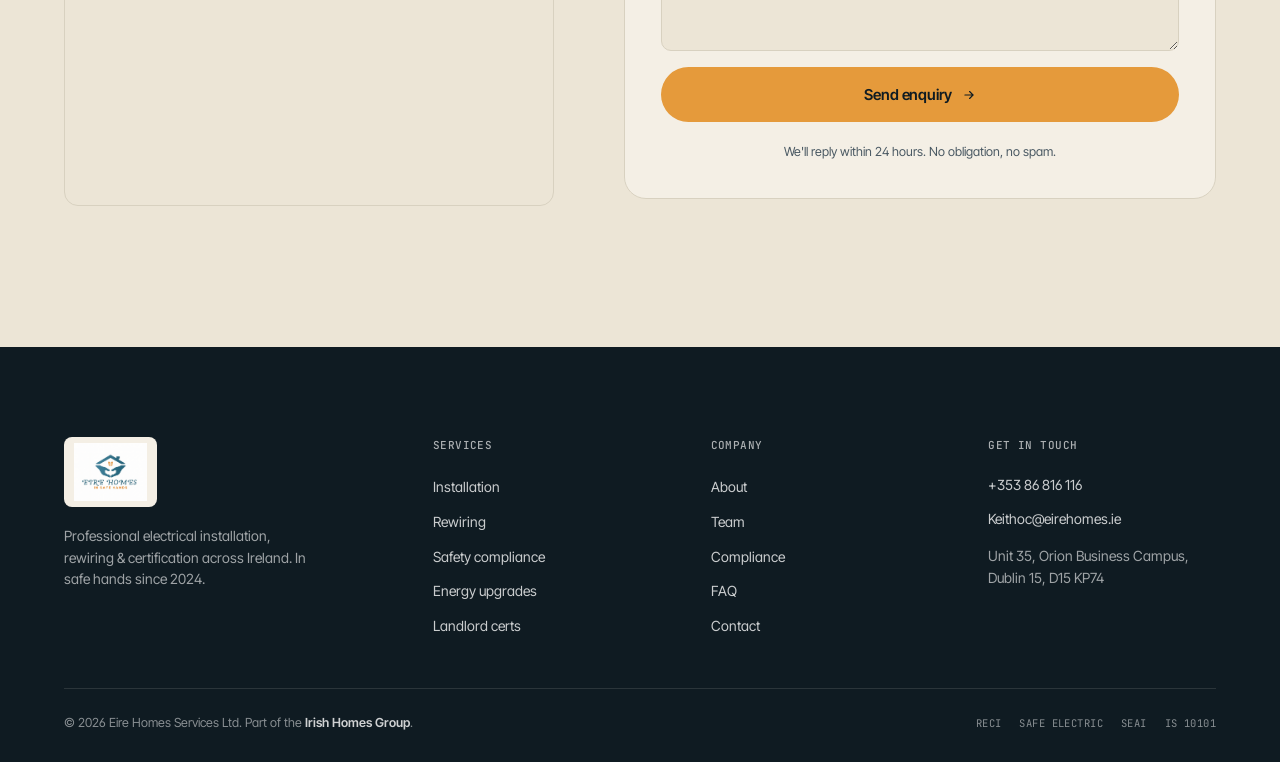
==== commit 800f1097: "Clean logo, crisp favicon, bigger nav name, remove Electrical Dublin" ====
--- a/index.html
+++ b/index.html
@@ -7,6 +7,8 @@
 <link rel="preconnect" href="https://fonts.googleapis.com">
 <link rel="preconnect" href="https://fonts.gstatic.com" crossorigin>
 <link rel="stylesheet" href="https://fonts.googleapis.com/css2?family=Inter+Tight:wght@400;500;600;700;800&family=Instrument+Serif:ital@0;1&family=JetBrains+Mono:wght@400;500&display=swap">
+<link rel="icon" type="image/png" href="assets/favicon.png">
+<link rel="apple-touch-icon" href="assets/favicon.png">
 <link rel="stylesheet" href="css/styles.css">
 </head>
 <body data-palette="heritage">
@@ -14,10 +16,9 @@
 <!-- ── NAV ── -->
 <header class="nav">
   <a href="#top" class="nav-logo">
-    <img src="assets/logo.png" alt="Eire Homes Services" />
+    <img src="assets/logo-clean.png" alt="Eire Homes Services" />
     <span class="nav-wordmark">
       <b>Eire Homes Services</b>
-      <em style="font-family: &quot;Inter Tight&quot;">Electrical · Dublin</em>
     </span>
   </a>
   <nav class="nav-links">
--- a/css/styles.css
+++ b/css/styles.css
@@ -199,7 +199,7 @@
 }
 .nav-wordmark { display: flex; flex-direction: column; line-height: 1.05; }
 .nav-wordmark b {
-  font-weight: 600; font-size: 14px; letter-spacing: -0.01em; color: var(--c-ink);
+  font-weight: 700; font-size: 22px; letter-spacing: -0.02em; color: var(--c-ink);
 }
 .nav-wordmark em {
   font-style: normal;
@@ -247,7 +247,8 @@
 }
 .nav-burger span {
   display: block;
-  height: 1.5px;
+  width: 100%;
+  height: 2px;
   background: var(--c-ink);
   border-radius: 2px;
   transition: transform .25s ease, opacity .2s ease;
@@ -1331,7 +1332,7 @@
   .stats .stat:last-child { border-bottom: 0; }
   .team-grid { grid-template-columns: 1fr; }
   .team-card { grid-template-columns: 1fr; }
-  .team-portrait { aspect-ratio: 5/3; }
+  .team-portrait { height: 280px; min-height: unset; }
   .form-row { grid-template-columns: 1fr; }
   .foot-grid { grid-template-columns: 1fr; gap: 32px; }
   .contact-form { padding: 24px; }
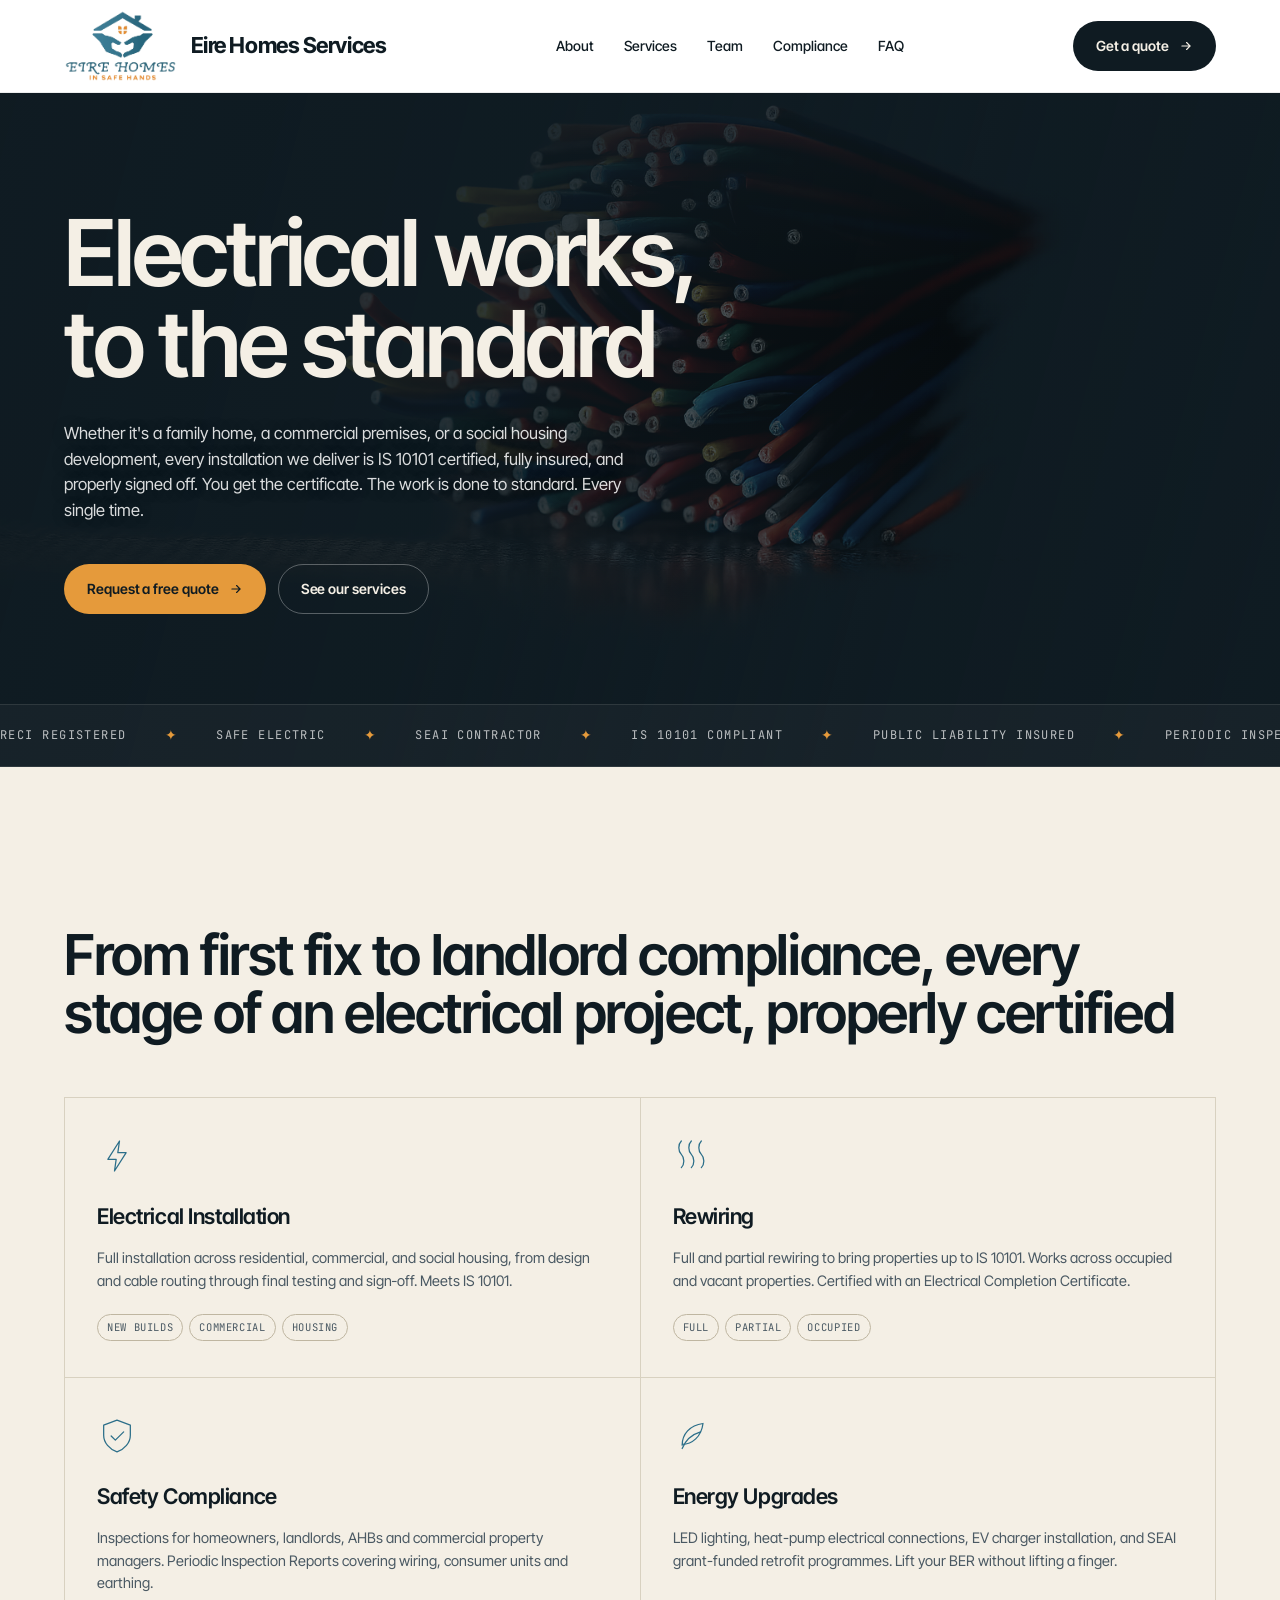
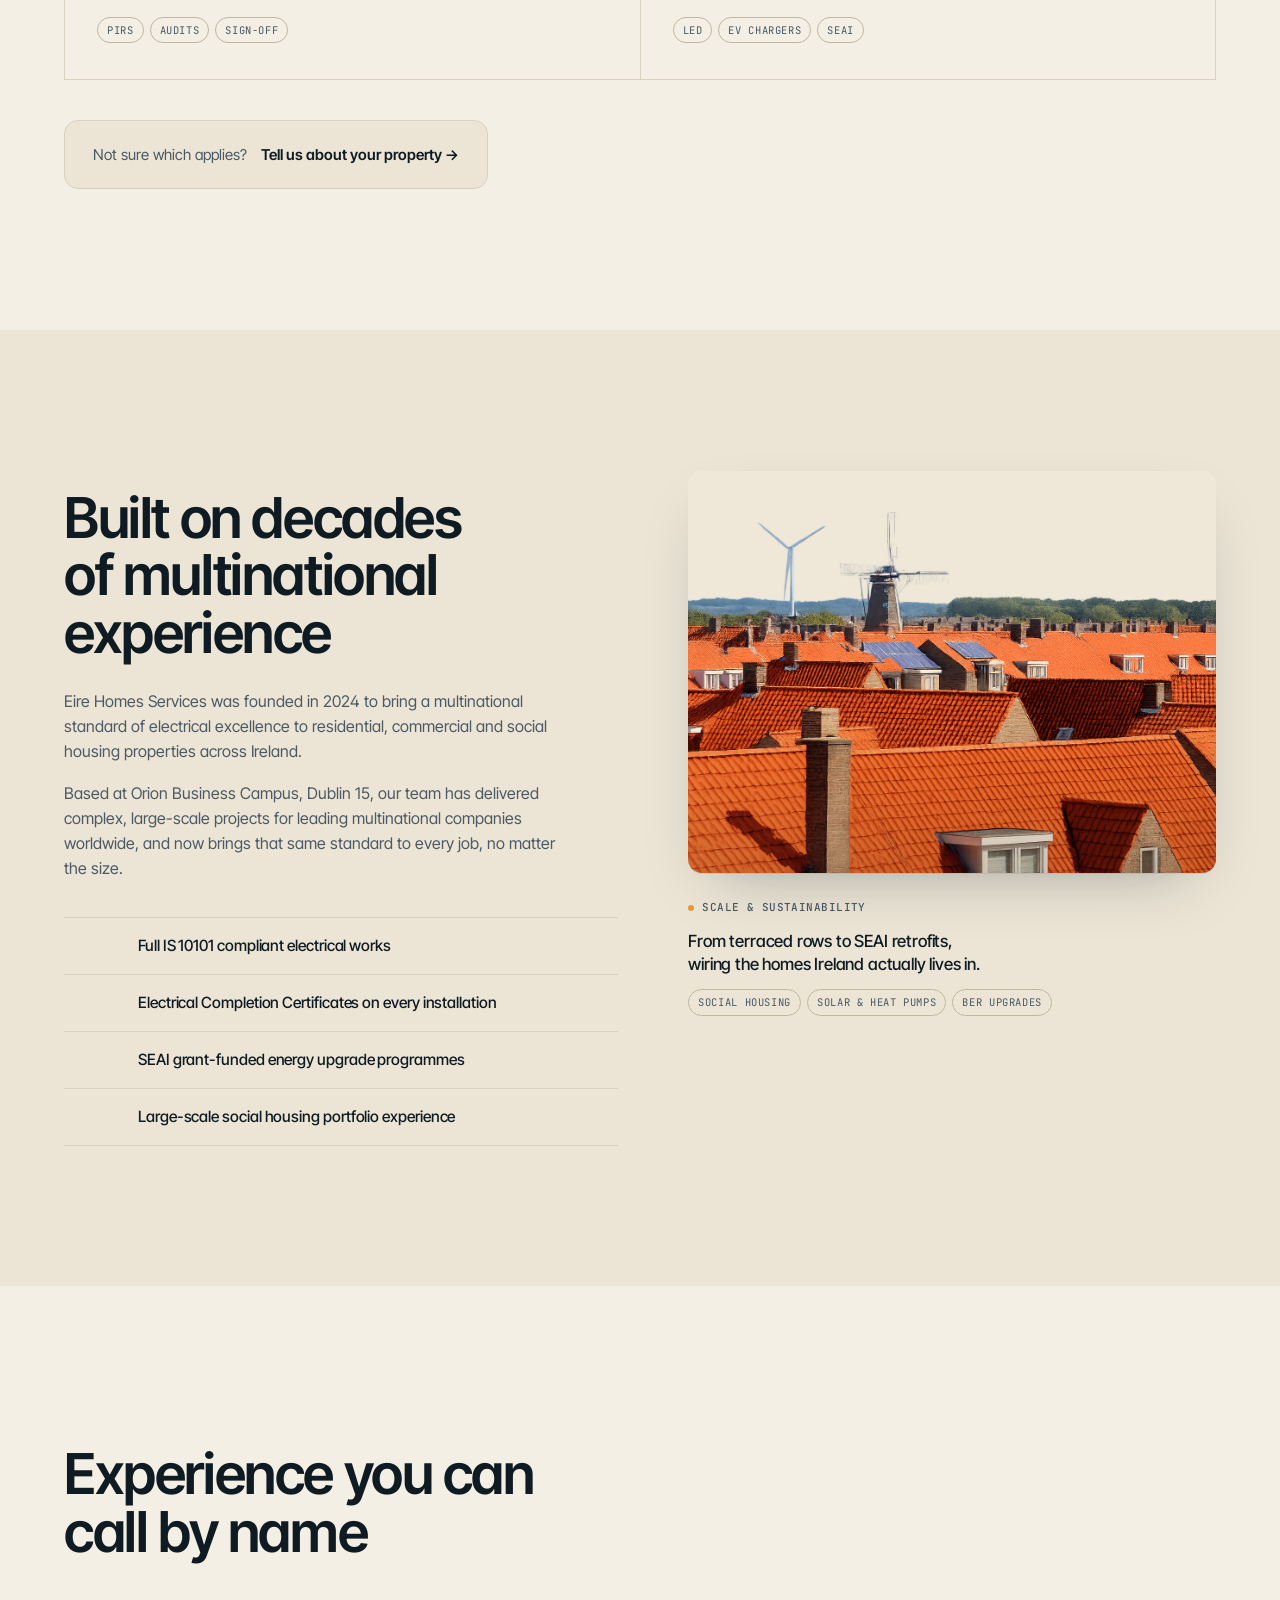
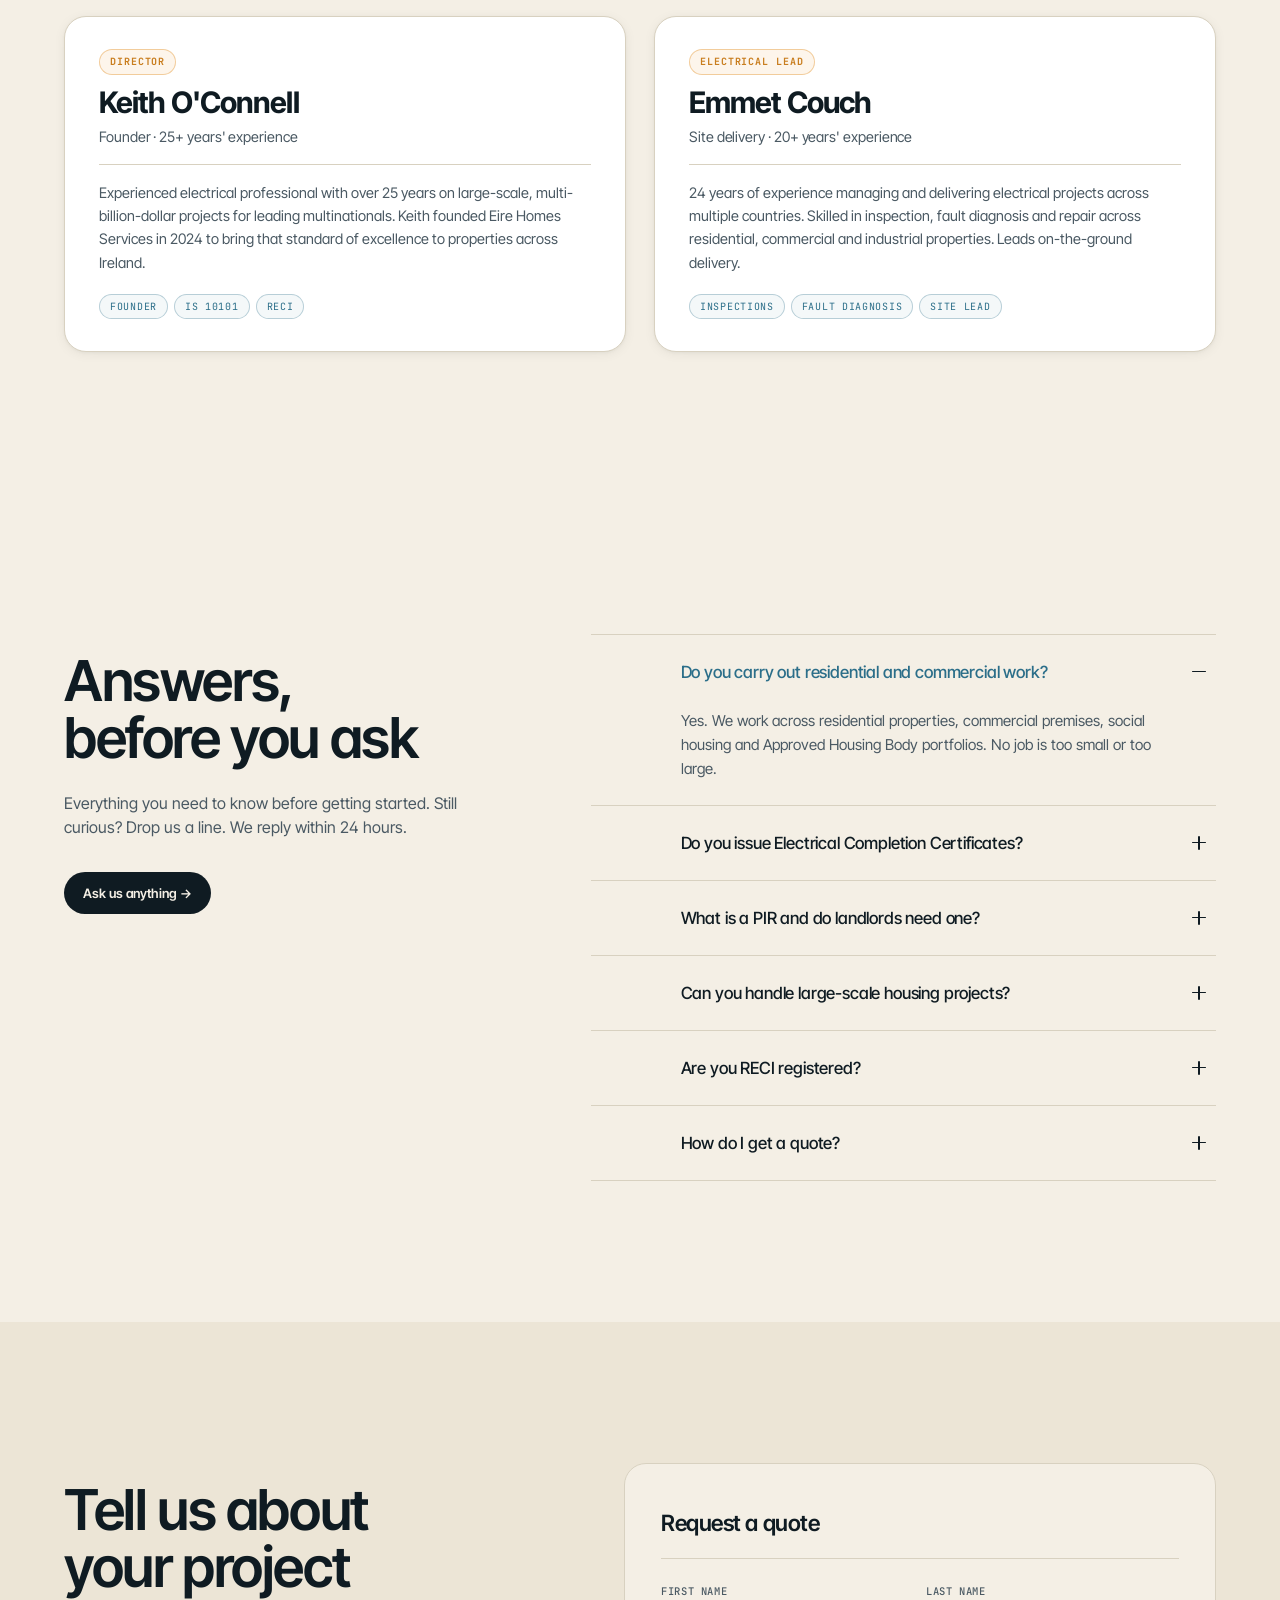
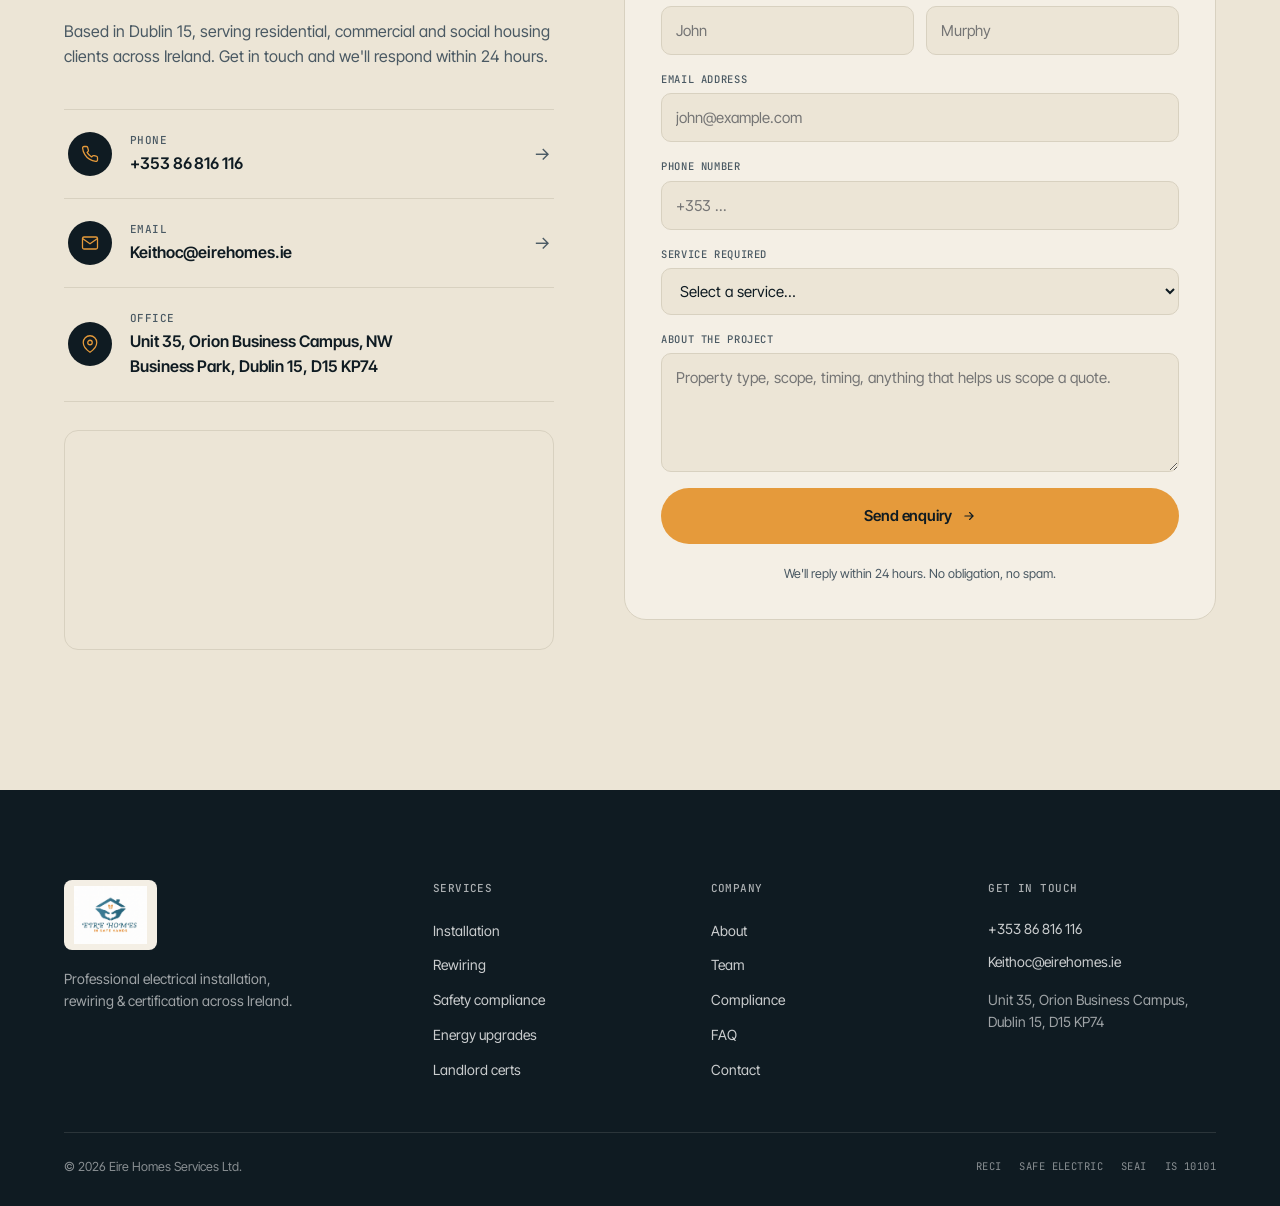
==== commit 0a2d8eec: "Remove full stops from all section headings, strip italics, remove em dashes, redesign services to 2" ====
--- a/index.html
+++ b/index.html
@@ -3,7 +3,7 @@
 <head>
 <meta charset="UTF-8" />
 <meta name="viewport" content="width=device-width, initial-scale=1.0" />
-<title>Eire Homes Services — Electrical works, done properly.</title>
+<title>Eire Homes Services | Electrical works, done properly.</title>
 <link rel="preconnect" href="https://fonts.googleapis.com">
 <link rel="preconnect" href="https://fonts.gstatic.com" crossorigin>
 <link rel="stylesheet" href="https://fonts.googleapis.com/css2?family=Inter+Tight:wght@400;500;600;700;800&family=Instrument+Serif:ital@0;1&family=JetBrains+Mono:wght@400;500&display=swap">
@@ -58,7 +58,7 @@
   <div class="hero-grid">
     <h1 class="hero-headline">
       Electrical works,<br>
-      to the <em>standard.</em>
+      to the standard
     </h1>
     <p class="hero-lede">
       Whether it's a family home, a commercial premises, or a social housing development, every installation we deliver is IS&nbsp;10101 certified, fully insured, and properly signed off. You get the certificate. The work is done to standard. Every single time.
@@ -90,57 +90,38 @@
 <!-- ── SERVICES ── -->
 <section id="services" class="services">
   <header class="sec-head">
-<h2 class="display-h2">From <em>first&nbsp;fix</em> to landlord compliance — every stage of an electrical project, properly certified.</h2>
+<h2 class="display-h2">From first&nbsp;fix to landlord compliance, every stage of an electrical project, properly certified</h2>
   </header>
 
   <div class="svc-grid">
     <article class="svc">
-      <div class="svc-num">01</div>
-      <svg class="svc-icon" viewBox="0 0 48 48" fill="none" stroke="currentColor" stroke-width="1.5" stroke-linejoin="round" stroke-linecap="round"><path d="M27 6 13 28h10l-2 14 14-22H25z"/></svg>
+<svg class="svc-icon" viewBox="0 0 48 48" fill="none" stroke="currentColor" stroke-width="1.5" stroke-linejoin="round" stroke-linecap="round"><path d="M27 6 13 28h10l-2 14 14-22H25z"/></svg>
       <h3>Electrical Installation</h3>
-      <p>Full installation across residential, commercial, and social housing — from design and cable routing through final testing and sign&#8209;off. Meets IS&nbsp;10101.</p>
+      <p>Full installation across residential, commercial, and social housing, from design and cable routing through final testing and sign&#8209;off. Meets IS&nbsp;10101.</p>
       <ul class="svc-tags"><li>New builds</li><li>Commercial</li><li>Housing</li></ul>
     </article>
 
     <article class="svc">
-      <div class="svc-num">02</div>
-      <svg class="svc-icon" viewBox="0 0 48 48" fill="none" stroke="currentColor" stroke-width="1.5" stroke-linejoin="round" stroke-linecap="round"><path d="M10 38c4-4 4-12 0-16s-4-12 0-16"/><path d="M22 38c4-4 4-12 0-16s-4-12 0-16"/><path d="M34 38c4-4 4-12 0-16s-4-12 0-16"/></svg>
+<svg class="svc-icon" viewBox="0 0 48 48" fill="none" stroke="currentColor" stroke-width="1.5" stroke-linejoin="round" stroke-linecap="round"><path d="M10 38c4-4 4-12 0-16s-4-12 0-16"/><path d="M22 38c4-4 4-12 0-16s-4-12 0-16"/><path d="M34 38c4-4 4-12 0-16s-4-12 0-16"/></svg>
       <h3>Rewiring</h3>
       <p>Full and partial rewiring to bring properties up to IS&nbsp;10101. Works across occupied and vacant properties. Certified with an Electrical Completion Certificate.</p>
       <ul class="svc-tags"><li>Full</li><li>Partial</li><li>Occupied</li></ul>
     </article>
 
     <article class="svc">
-      <div class="svc-num">03</div>
-      <svg class="svc-icon" viewBox="0 0 48 48" fill="none" stroke="currentColor" stroke-width="1.5" stroke-linejoin="round" stroke-linecap="round"><path d="M24 5 8 11v12c0 9 7 17 16 20 9-3 16-11 16-20V11L24 5Z"/><path d="m17 24 5 5 10-10"/></svg>
+<svg class="svc-icon" viewBox="0 0 48 48" fill="none" stroke="currentColor" stroke-width="1.5" stroke-linejoin="round" stroke-linecap="round"><path d="M24 5 8 11v12c0 9 7 17 16 20 9-3 16-11 16-20V11L24 5Z"/><path d="m17 24 5 5 10-10"/></svg>
       <h3>Safety Compliance</h3>
       <p>Inspections for homeowners, landlords, AHBs and commercial property managers. Periodic Inspection Reports covering wiring, consumer units and earthing.</p>
       <ul class="svc-tags"><li>PIRs</li><li>Audits</li><li>Sign-off</li></ul>
     </article>
 
     <article class="svc">
-      <div class="svc-num">04</div>
-      <svg class="svc-icon" viewBox="0 0 48 48" fill="none" stroke="currentColor" stroke-width="1.5" stroke-linejoin="round" stroke-linecap="round"><path d="M11 35c0-13 9-24 25-26-2 16-13 25-25 25Z"/><path d="M11 39c4-10 12-17 22-20"/></svg>
+<svg class="svc-icon" viewBox="0 0 48 48" fill="none" stroke="currentColor" stroke-width="1.5" stroke-linejoin="round" stroke-linecap="round"><path d="M11 35c0-13 9-24 25-26-2 16-13 25-25 25Z"/><path d="M11 39c4-10 12-17 22-20"/></svg>
       <h3>Energy Upgrades</h3>
       <p>LED lighting, heat-pump electrical connections, EV charger installation, and SEAI grant-funded retrofit programmes. Lift your BER without lifting a finger.</p>
       <ul class="svc-tags"><li>LED</li><li>EV chargers</li><li>SEAI</li></ul>
     </article>
 
-    <article class="svc">
-      <div class="svc-num">05</div>
-      <svg class="svc-icon" viewBox="0 0 48 48" fill="none" stroke="currentColor" stroke-width="1.5" stroke-linejoin="round" stroke-linecap="round"><circle cx="24" cy="26" r="14"/><path d="M24 26 32 16"/><path d="M24 8v4M40 26h-4M8 26h4"/></svg>
-      <h3>BER Electrical Works</h3>
-      <p>Upgraded lighting circuits, smart heating controls, heat-pump wiring and consumer-unit upgrades. We work alongside BER assessors to maximise your rating.</p>
-      <ul class="svc-tags"><li>Smart controls</li><li>Heat pumps</li><li>CU upgrades</li></ul>
-    </article>
-
-    <article class="svc">
-      <div class="svc-num">06</div>
-      <svg class="svc-icon" viewBox="0 0 48 48" fill="none" stroke="currentColor" stroke-width="1.5" stroke-linejoin="round" stroke-linecap="round"><path d="M12 6h18l8 8v28H12z"/><path d="M30 6v8h8"/><path d="m18 28 4 4 8-8"/></svg>
-      <h3>Landlord Certifications</h3>
-      <p>From April 2026, all rental properties require a valid PIR. Fast, reliable landlord certification and any remedial works — for private landlords, AHBs and Local Authorities.</p>
-      <ul class="svc-tags"><li>PIR</li><li>Remedial</li><li>Reports</li></ul>
-    </article>
   </div>
 
   <a href="#contact" class="svc-cta">
@@ -152,15 +133,14 @@
 <section id="about" class="about">
   <div class="about-grid">
     <div class="about-text">
-<h2 class="display-h2">Built on decades<br>of <em>multinational</em> experience.</h2>
+<h2 class="display-h2">Built on decades<br>of multinational experience</h2>
       <p class="lede">Eire Homes Services was founded in 2024 to bring a multinational standard of electrical excellence to residential, commercial and social housing properties across Ireland.</p>
-      <p>Based at Orion Business Campus, Dublin&nbsp;15, our team has delivered complex, large-scale projects for leading multinational companies worldwide — and now brings that same standard to every job, no matter the size.</p>
+      <p>Based at Orion Business Campus, Dublin&nbsp;15, our team has delivered complex, large-scale projects for leading multinational companies worldwide, and now brings that same standard to every job, no matter the size.</p>
       <dl class="about-highlights">
-        <div><dt>01</dt><dd>Full IS&nbsp;10101 compliant electrical works</dd></div>
-        <div><dt>02</dt><dd>Electrical Completion Certificates on every installation</dd></div>
-        <div><dt>03</dt><dd>Periodic Inspection Reports for landlords</dd></div>
-        <div><dt>04</dt><dd>SEAI grant-funded energy upgrade programmes</dd></div>
-        <div><dt>05</dt><dd>Large-scale social housing portfolio experience</dd></div>
+        <div><dt></dt><dd>Full IS&nbsp;10101 compliant electrical works</dd></div>
+        <div><dt></dt><dd>Electrical Completion Certificates on every installation</dd></div>
+        <div><dt></dt><dd>SEAI grant-funded energy upgrade programmes</dd></div>
+        <div><dt></dt><dd>Large-scale social housing portfolio experience</dd></div>
       </dl>
     </div>
 
@@ -170,7 +150,7 @@
       </div>
       <figcaption>
         <span class="mono-eyebrow"><i class="dot"></i> Scale &amp; sustainability</span>
-        <p>From <em>terraced rows</em> to <em>SEAI retrofits</em> — wiring the homes Ireland actually lives in.</p>
+        <p>From terraced rows to SEAI retrofits, wiring the homes Ireland actually lives in.</p>
         <ul class="about-figure-tags">
           <li>Social housing</li><li>Solar &amp; heat pumps</li><li>BER upgrades</li>
         </ul>
@@ -182,14 +162,11 @@
 <!-- ── TEAM ── -->
 <section id="team" class="team">
   <header class="sec-head">
-<h2 class="display-h2">Experience you can<br>call by <em>name.</em></h2>
+<h2 class="display-h2">Experience you can<br>call by name</h2>
   </header>
 
   <div class="team-grid">
     <article class="team-card">
-      <div class="team-portrait" aria-hidden="true">
-        <img class="portrait-photo" src="assets/keith.png" alt="Keith O'Connell" />
-      </div>
       <div class="team-body">
         <div class="team-meta">
           <span class="team-role">Director</span>
@@ -204,9 +181,6 @@
     </article>
 
     <article class="team-card">
-      <div class="team-portrait" aria-hidden="true">
-        <img class="portrait-photo" src="assets/emmet.png" alt="Emmet Couch" />
-      </div>
       <div class="team-body">
         <div class="team-meta">
           <span class="team-role">Electrical Lead</span>
@@ -222,65 +196,14 @@
   </div>
 </section>
 
-<!-- ── CERTIFICATIONS ── -->
-<section id="certifications" class="certs">
-  <header class="sec-head sec-head-dark">
-<h2 class="display-h2">Every job carries<br>the right <em>paperwork.</em></h2>
-    <p class="lede">All work meets IS&nbsp;10101 — Ireland's national standard for electrical installations. We're registered with Ireland's leading industry bodies and fully insured.</p>
-  </header>
-
-  <div class="cert-grid">
-    <div class="cert">
-      <div class="cert-mark">
-        <svg viewBox="0 0 48 48" fill="none" stroke="currentColor" stroke-width="1.5"><circle cx="24" cy="24" r="18"/><path d="m16 24 6 6 12-14" stroke-linecap="round" stroke-linejoin="round"/></svg>
-      </div>
-      <b>RECI Registered</b>
-      <span>Register of Electrical Contractors of Ireland</span>
-    </div>
-    <div class="cert">
-      <div class="cert-mark">
-        <svg viewBox="0 0 48 48" fill="none" stroke="currentColor" stroke-width="1.5"><path d="M24 6 9 12v12c0 9 7 17 15 20 8-3 15-11 15-20V12L24 6Z"/><path d="m17 24 5 5 10-10" stroke-linecap="round" stroke-linejoin="round"/></svg>
-      </div>
-      <b>Safe Electric</b>
-      <span>Approved electrical contractor scheme</span>
-    </div>
-    <div class="cert">
-      <div class="cert-mark">
-        <svg viewBox="0 0 48 48" fill="none" stroke="currentColor" stroke-width="1.5" stroke-linecap="round" stroke-linejoin="round"><path d="M11 36c0-14 9-25 26-27-2 17-13 27-26 27Z"/><path d="M11 40c4-11 13-18 23-21"/></svg>
-      </div>
-      <b>SEAI Contractor</b>
-      <span>Sustainable Energy Authority of Ireland</span>
-    </div>
-    <div class="cert">
-      <div class="cert-mark">
-        <svg viewBox="0 0 48 48" fill="none" stroke="currentColor" stroke-width="1.5" stroke-linecap="round" stroke-linejoin="round"><path d="M12 6h18l8 8v28H12z"/><path d="M30 6v8h8"/><path d="M17 26h14M17 32h10"/></svg>
-      </div>
-      <b>IS 10101</b>
-      <span>National rules for electrical installations</span>
-    </div>
-    <div class="cert">
-      <div class="cert-mark">
-        <svg viewBox="0 0 48 48" fill="none" stroke="currentColor" stroke-width="1.5" stroke-linecap="round" stroke-linejoin="round"><path d="M24 6 9 12v12c0 9 7 17 15 20 8-3 15-11 15-20V12L24 6Z"/><path d="M24 18v8M24 30v.5"/></svg>
-      </div>
-      <b>Public Liability</b>
-      <span>Fully insured for residential &amp; commercial works</span>
-    </div>
-    <div class="cert">
-      <div class="cert-mark">
-        <svg viewBox="0 0 48 48" fill="none" stroke="currentColor" stroke-width="1.5" stroke-linecap="round" stroke-linejoin="round"><rect x="9" y="10" width="30" height="28" rx="2"/><path d="M9 18h30M15 26h12M15 32h18"/></svg>
-      </div>
-      <b>PIR Certified</b>
-      <span>Periodic Inspection Reports for landlords</span>
-    </div>
-  </div>
-</section>
+<!-- ── CERTIFICATIONS removed ── -->
 
 <!-- ── FAQ ── -->
 <section id="faq" class="faq">
   <div class="faq-grid">
     <header class="faq-head">
-<h2 class="display-h2">Answers,<br>before you <em>ask.</em></h2>
-      <p class="lede">Everything you need to know before getting started. Still curious? Drop us a line — we reply within 24 hours.</p>
+<h2 class="display-h2">Answers,<br>before you ask</h2>
+      <p class="lede">Everything you need to know before getting started. Still curious? Drop us a line. We reply within 24 hours.</p>
       <a href="#contact" class="btn btn-ink-sm">Ask us anything →</a>
     </header>
 
@@ -312,7 +235,7 @@
           <span class="faq-chev" aria-hidden="true"></span>
         </button>
         <div class="faq-a">
-          <p>A Periodic Inspection Report is a formal inspection of your property's electrical installation. From April 2026, all rental properties in Ireland are required to have a valid PIR. We carry out the inspection and issue the report.</p>
+          <p>A Periodic Inspection Report is a formal inspection of your property's electrical installation.</p>
         </div>
       </li>
       <li class="faq-item">
@@ -322,7 +245,7 @@
           <span class="faq-chev" aria-hidden="true"></span>
         </button>
         <div class="faq-a">
-          <p>Yes. Through our parent company Irish Homes Group and sister company Premier Irish Homes, we have extensive experience delivering electrical works across large social housing portfolios for Local Authorities and AHBs.</p>
+          <p>Yes. Through our partner companies Irish Homes Group and Premier Irish Homes, we have extensive experience delivering electrical works across large social housing portfolios for Local Authorities and AHBs.</p>
         </div>
       </li>
       <li class="faq-item">
@@ -332,7 +255,7 @@
           <span class="faq-chev" aria-hidden="true"></span>
         </button>
         <div class="faq-a">
-          <p>Yes — Eire Homes Services is registered with RECI. All electrical work is certified and compliant with IS&nbsp;10101.</p>
+          <p>Yes. Eire Homes Services is registered with RECI. All electrical work is certified and compliant with IS&nbsp;10101.</p>
         </div>
       </li>
       <li class="faq-item">
@@ -353,7 +276,7 @@
 <section id="contact" class="contact">
   <div class="contact-grid">
     <div class="contact-info">
-<h2 class="display-h2">Tell us about<br>your <em>project.</em></h2>
+<h2 class="display-h2">Tell us about<br>your project</h2>
       <p class="lede">Based in Dublin&nbsp;15, serving residential, commercial and social housing clients across Ireland. Get in touch and we'll respond within 24&nbsp;hours.</p>
 
       <div class="contact-list">
@@ -402,8 +325,7 @@
     <form class="contact-form" id="contact-form" name="contact" method="POST" action="/thank-you.html" data-netlify="true" netlify-honeypot="bot-field">
       <p class="hidden"><label>Don't fill this out: <input name="bot-field" /></label></p>
       <div class="form-head">
-        <span class="mono-eyebrow alt">Enquiry form · 01 of 01</span>
-        <h3>Request a quote</h3>
+<h3>Request a quote</h3>
       </div>
       <div class="form-row">
         <label class="field">
@@ -438,7 +360,7 @@
       </label>
       <label class="field">
         <span>About the project</span>
-        <textarea name="message" rows="4" placeholder="Property type, scope, timing — anything that helps us scope a quote."></textarea>
+        <textarea name="message" rows="4" placeholder="Property type, scope, timing, anything that helps us scope a quote."></textarea>
       </label>
       <button type="submit" class="btn btn-amber btn-block">
         Send enquiry
@@ -454,7 +376,7 @@
   <div class="foot-grid">
     <div class="foot-brand">
       <img src="assets/logo.png" alt="Eire Homes Services" />
-      <p>Professional electrical installation, rewiring &amp; certification across Ireland. In safe hands since 2024.</p>
+      <p>Professional electrical installation, rewiring &amp; certification across Ireland.</p>
     </div>
 
     <div class="foot-col">
@@ -488,7 +410,7 @@
   </div>
 
   <div class="foot-bottom">
-    <div>© 2026 Eire Homes Services Ltd. Part of the <b>Irish Homes Group</b>.</div>
+    <div>© 2026 Eire Homes Services Ltd.</div>
     <div class="foot-marks">
       <span>RECI</span><span>Safe Electric</span><span>SEAI</span><span>IS 10101</span>
     </div>
--- a/css/styles.css
+++ b/css/styles.css
@@ -119,10 +119,10 @@
   text-wrap: balance;
 }
 .display-h2 em {
-  font-family: var(--ff-serif);
-  font-style: italic;
-  font-weight: 400;
-  letter-spacing: -0.01em;
+  font-family: var(--ff-sans);
+  font-style: normal;
+  font-weight: 700;
+  letter-spacing: -0.03em;
   color: var(--c-teal);
 }
 
@@ -314,11 +314,11 @@
 .hero::before {
   content: '';
   position: absolute; inset: 0;
-  background-image: url('../assets/tools-on-plans.png');
+  background-image: url('../assets/wires.png');
   background-size: cover;
-  background-position: center 55%;
+  background-position: center center;
   background-repeat: no-repeat;
-  filter: saturate(.85) contrast(1.02) brightness(.78);
+  filter: saturate(.6) contrast(1.05) brightness(.65);
   z-index: -2;
 }
 .hero::after {
@@ -361,10 +361,10 @@
   max-width: 14ch;
 }
 .hero-headline em {
-  font-family: var(--ff-serif);
-  font-weight: 400;
-  font-style: italic;
-  letter-spacing: -0.01em;
+  font-family: var(--ff-sans);
+  font-weight: 800;
+  font-style: normal;
+  letter-spacing: -0.03em;
   color: var(--c-amber);
 }
 .hero-lede {
@@ -437,9 +437,9 @@
   text-transform: uppercase;
 }
 .hero-card-foot b {
-  font-family: var(--ff-serif);
-  font-style: italic;
-  font-weight: 400;
+  font-family: var(--ff-sans);
+  font-style: normal;
+  font-weight: 700;
   font-size: 22px;
   color: var(--c-amber);
 }
@@ -499,9 +499,9 @@
 }
 .stat-num sup { font-size: .5em; vertical-align: super; color: var(--c-amber); font-weight: 500; margin-left: 2px; }
 .stat-num .unit {
-  font-family: var(--ff-serif);
-  font-style: italic;
-  font-weight: 400;
+  font-family: var(--ff-sans);
+  font-style: normal;
+  font-weight: 700;
   color: var(--c-amber);
 }
 .stat-lbl {
@@ -520,7 +520,7 @@
 .services > * { max-width: var(--maxw); margin-left: auto; margin-right: auto; }
 .svc-grid {
   display: grid;
-  grid-template-columns: repeat(3, 1fr);
+  grid-template-columns: repeat(2, 1fr);
   gap: 0;
   border-top: 1px solid var(--c-line);
   border-left: 1px solid var(--c-line);
@@ -644,9 +644,9 @@
   max-width: 22ch;
 }
 .feature-caption p em {
-  font-family: var(--ff-serif);
-  font-style: italic;
-  font-weight: 400;
+  font-family: var(--ff-sans);
+  font-style: normal;
+  font-weight: 600;
   letter-spacing: -0.01em;
   color: var(--c-amber);
 }
@@ -730,9 +730,9 @@
   max-width: 36ch;
 }
 .about-figure figcaption p em {
-  font-family: var(--ff-serif);
-  font-style: italic;
-  font-weight: 400;
+  font-family: var(--ff-sans);
+  font-style: normal;
+  font-weight: 600;
   color: var(--c-teal);
 }
 .about-figure-tags {
@@ -877,9 +877,8 @@
   gap: 28px;
 }
 .team-card {
-  display: grid;
-  grid-template-columns: 250px 1fr;
-  gap: 0;
+  display: flex;
+  flex-direction: column;
   background: #fff;
   border: 1px solid var(--c-line);
   border-radius: var(--r-lg);
@@ -893,22 +892,19 @@
 }
 .team-portrait {
   position: relative;
-  height: 100%;
-  min-height: 330px;
+  width: 100%;
+  height: 280px;
   background: var(--c-teal-900);
+  min-height: unset;
 }
 .team-portrait::after {
-  content: '';
-  position: absolute;
-  inset: 0;
-  background: linear-gradient(to top, rgba(15,27,34,.7) 0%, transparent 50%);
-  pointer-events: none;
+  content: none;
 }
 .portrait-svg { width: 100%; height: 100%; display: block; }
 .portrait-photo {
   width: 100%; height: 100%;
   object-fit: cover;
-  object-position: center 18%;
+  object-position: center top;
   display: block;
   filter: saturate(.95) contrast(1.03);
 }
@@ -956,9 +952,9 @@
   line-height: 1.05;
 }
 .team-sub {
-  font-family: var(--ff-serif);
-  font-style: italic;
-  font-size: 1rem;
+  font-family: var(--ff-sans);
+  font-style: normal;
+  font-size: 0.9rem;
   color: var(--c-ink-soft);
   letter-spacing: -0.005em;
 }
@@ -1173,9 +1169,9 @@
   text-wrap: balance;
 }
 .cr-go {
-  font-family: var(--ff-serif);
-  font-style: italic;
-  font-size: 22px;
+  font-family: var(--ff-sans);
+  font-style: normal;
+  font-size: 18px;
   color: var(--c-ink-soft);
   transition: transform .2s ease;
 }
@@ -1331,8 +1327,8 @@
   .stats .stat { border-right: 0 !important; border-bottom: 1px solid color-mix(in oklab, var(--c-paper) 12%, transparent); }
   .stats .stat:last-child { border-bottom: 0; }
   .team-grid { grid-template-columns: 1fr; }
-  .team-card { grid-template-columns: 1fr; }
-  .team-portrait { height: 280px; min-height: unset; }
+  .team-card { flex-direction: column; }
+  .team-portrait { height: 200px; }
   .form-row { grid-template-columns: 1fr; }
   .foot-grid { grid-template-columns: 1fr; gap: 32px; }
   .contact-form { padding: 24px; }
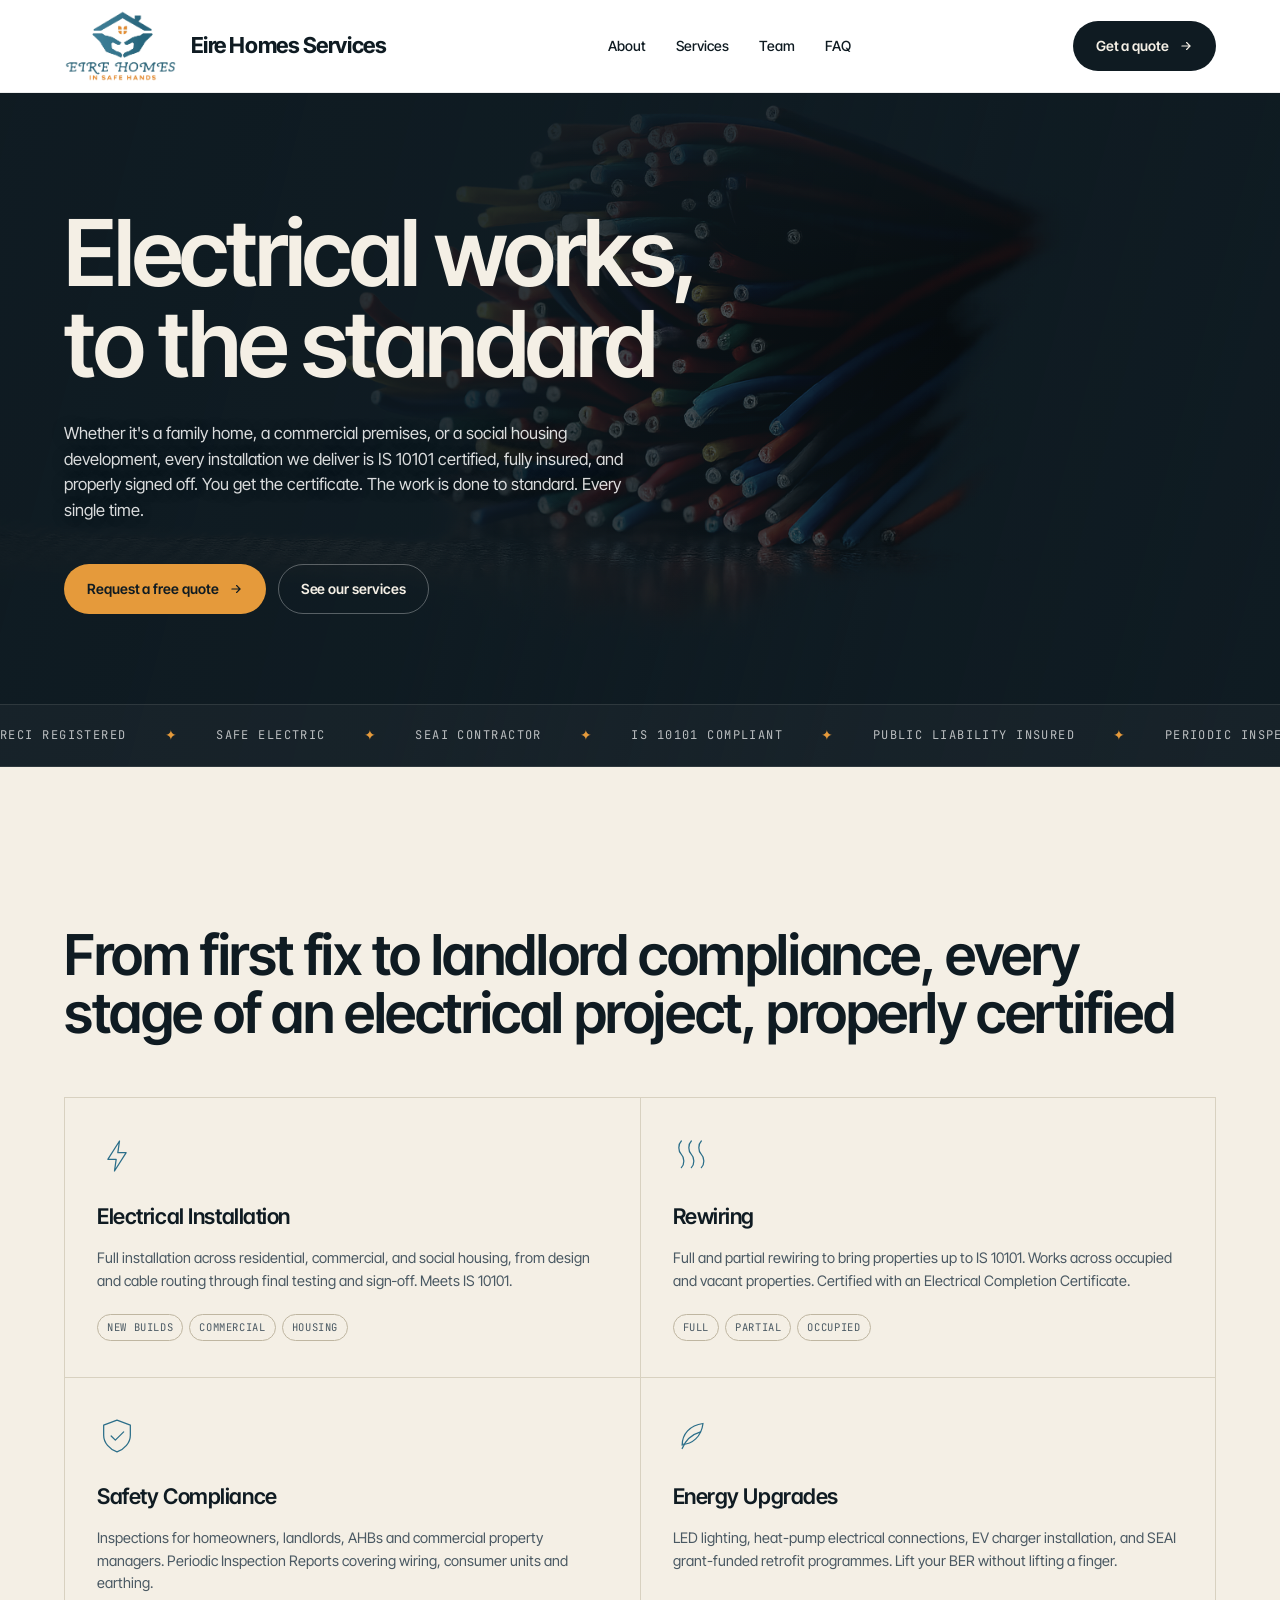
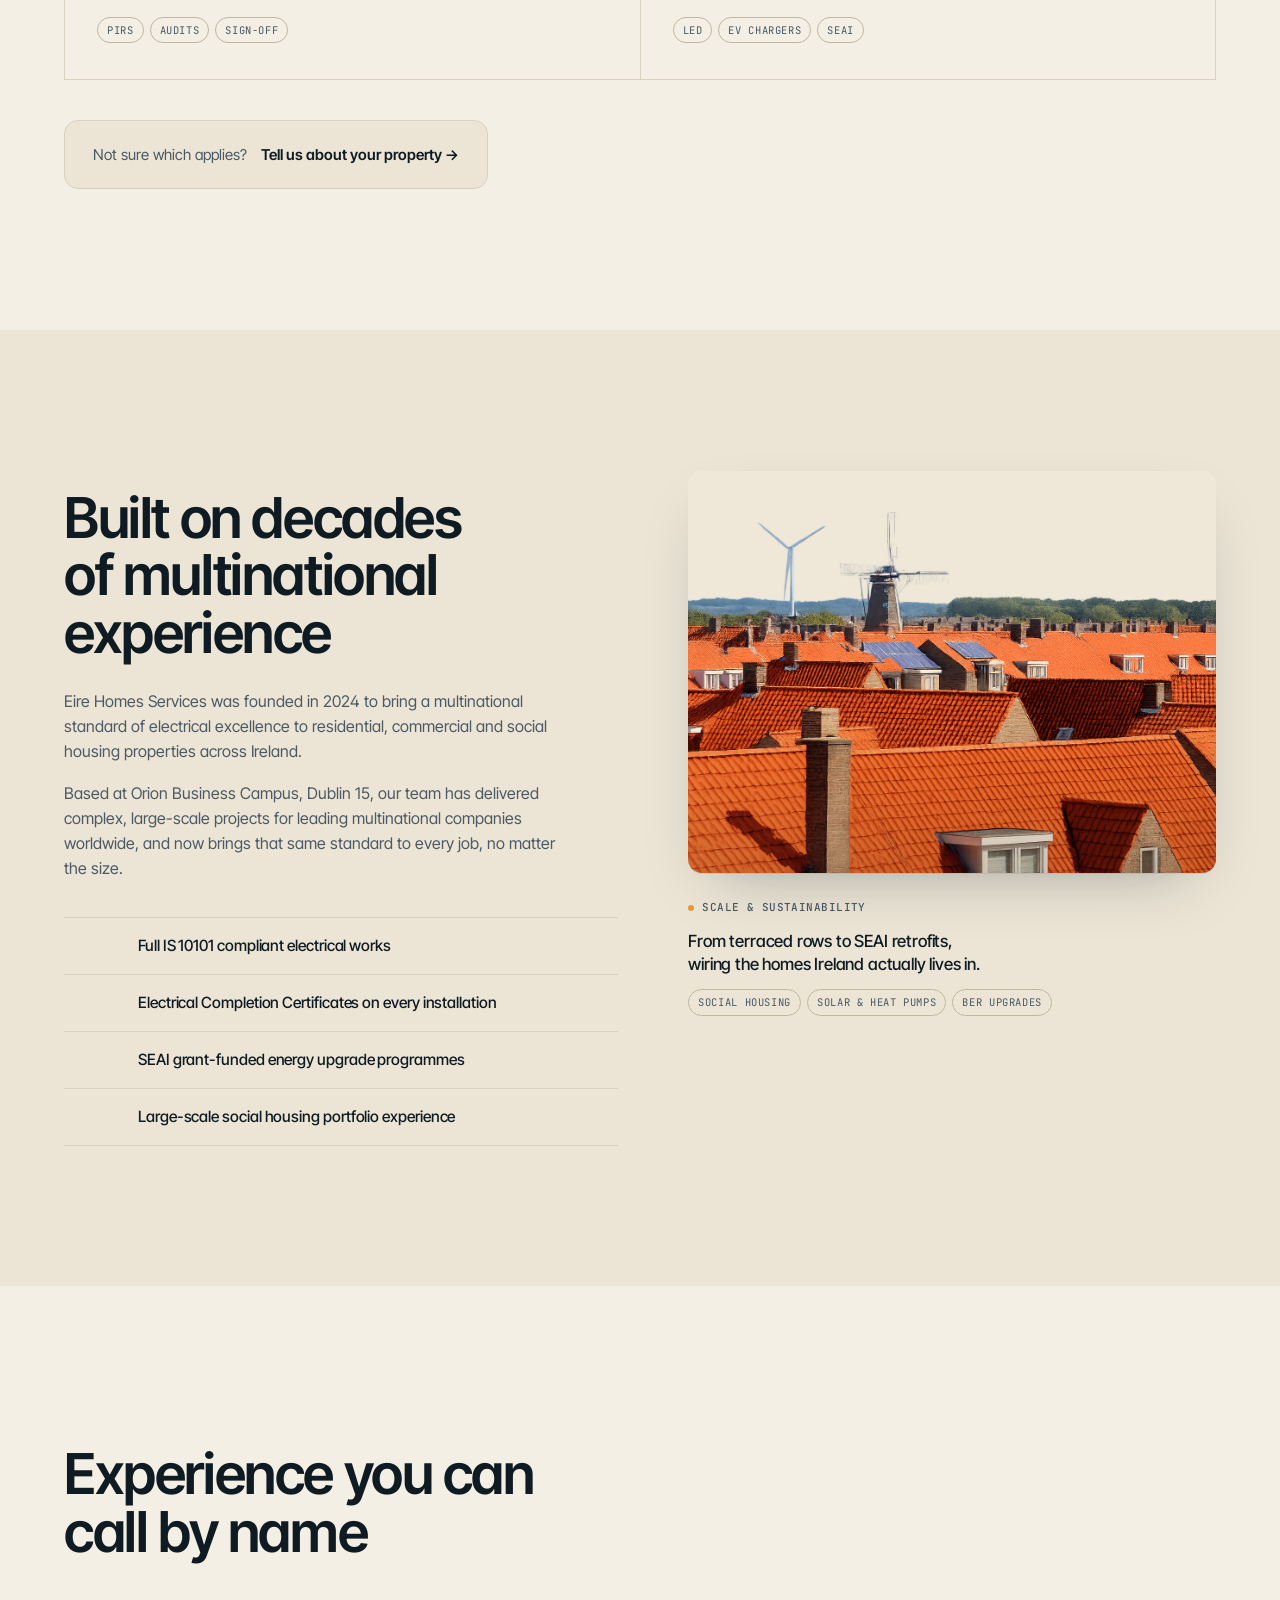
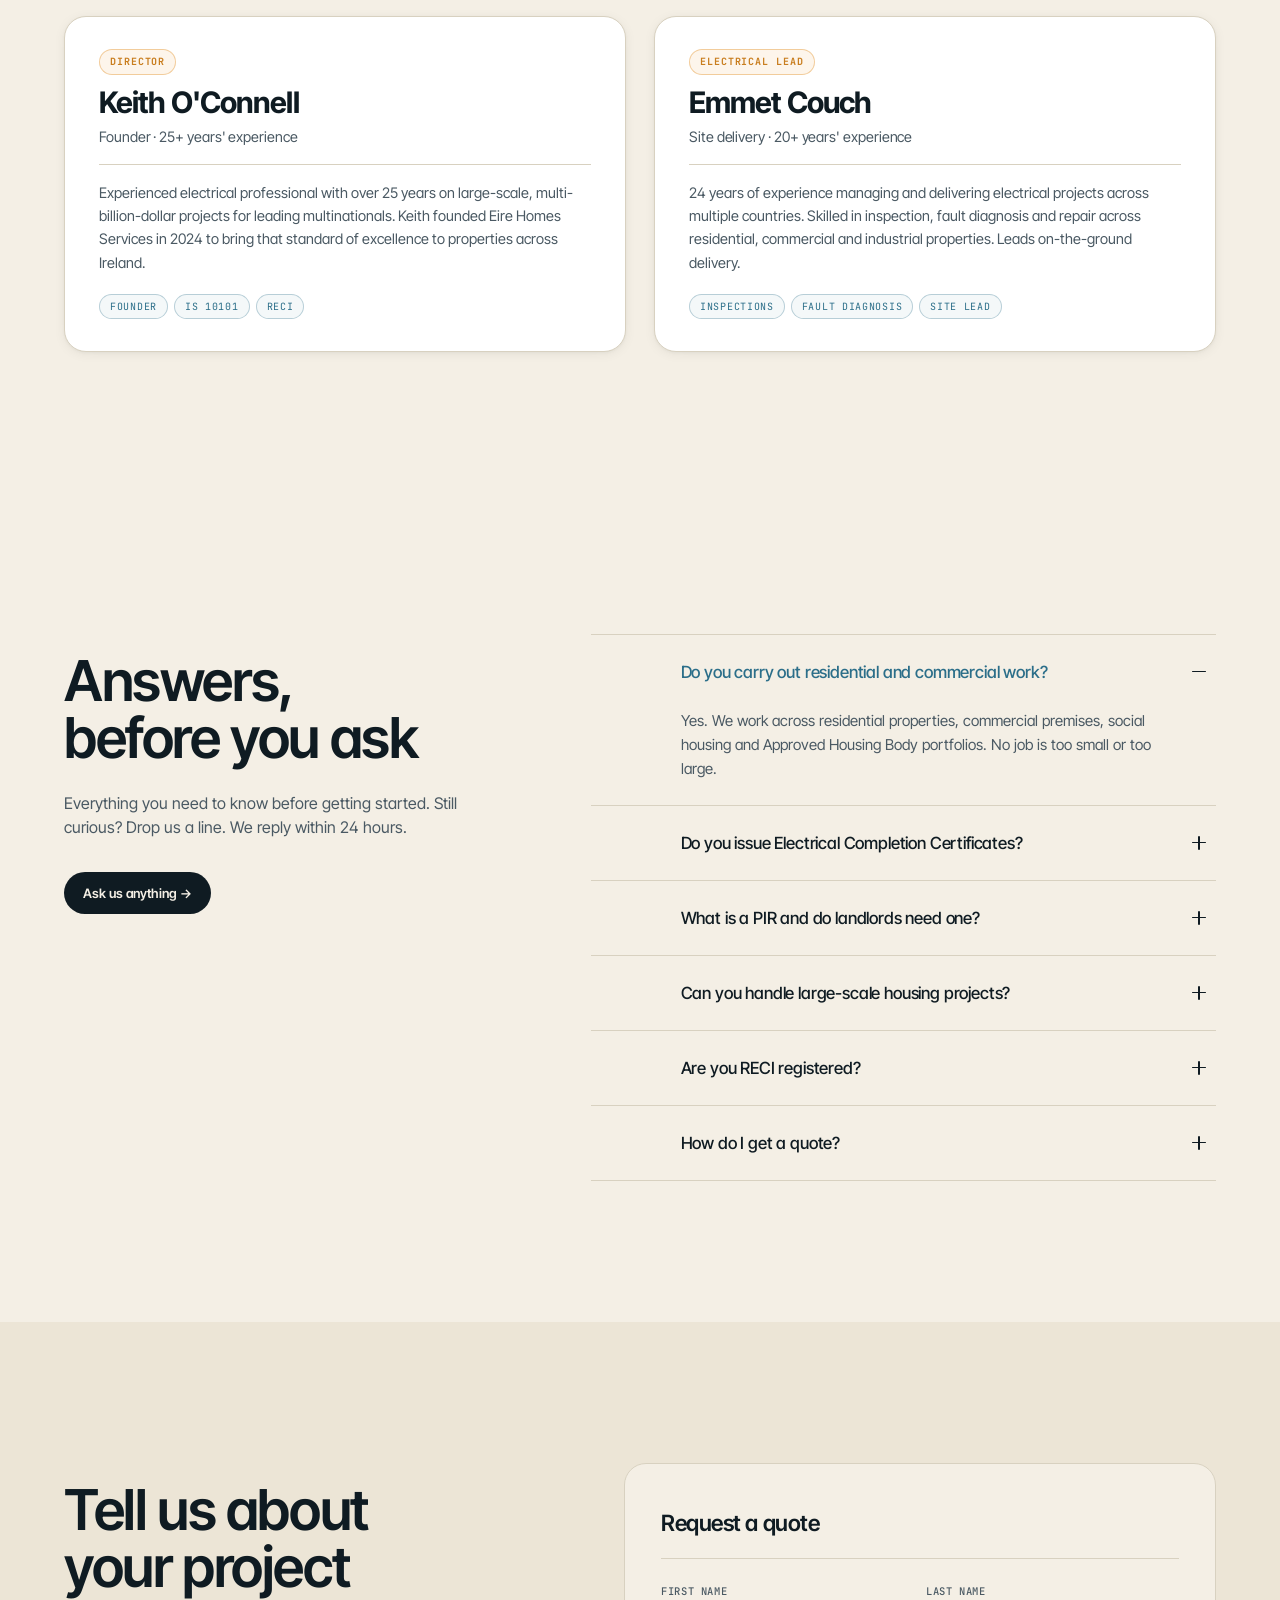
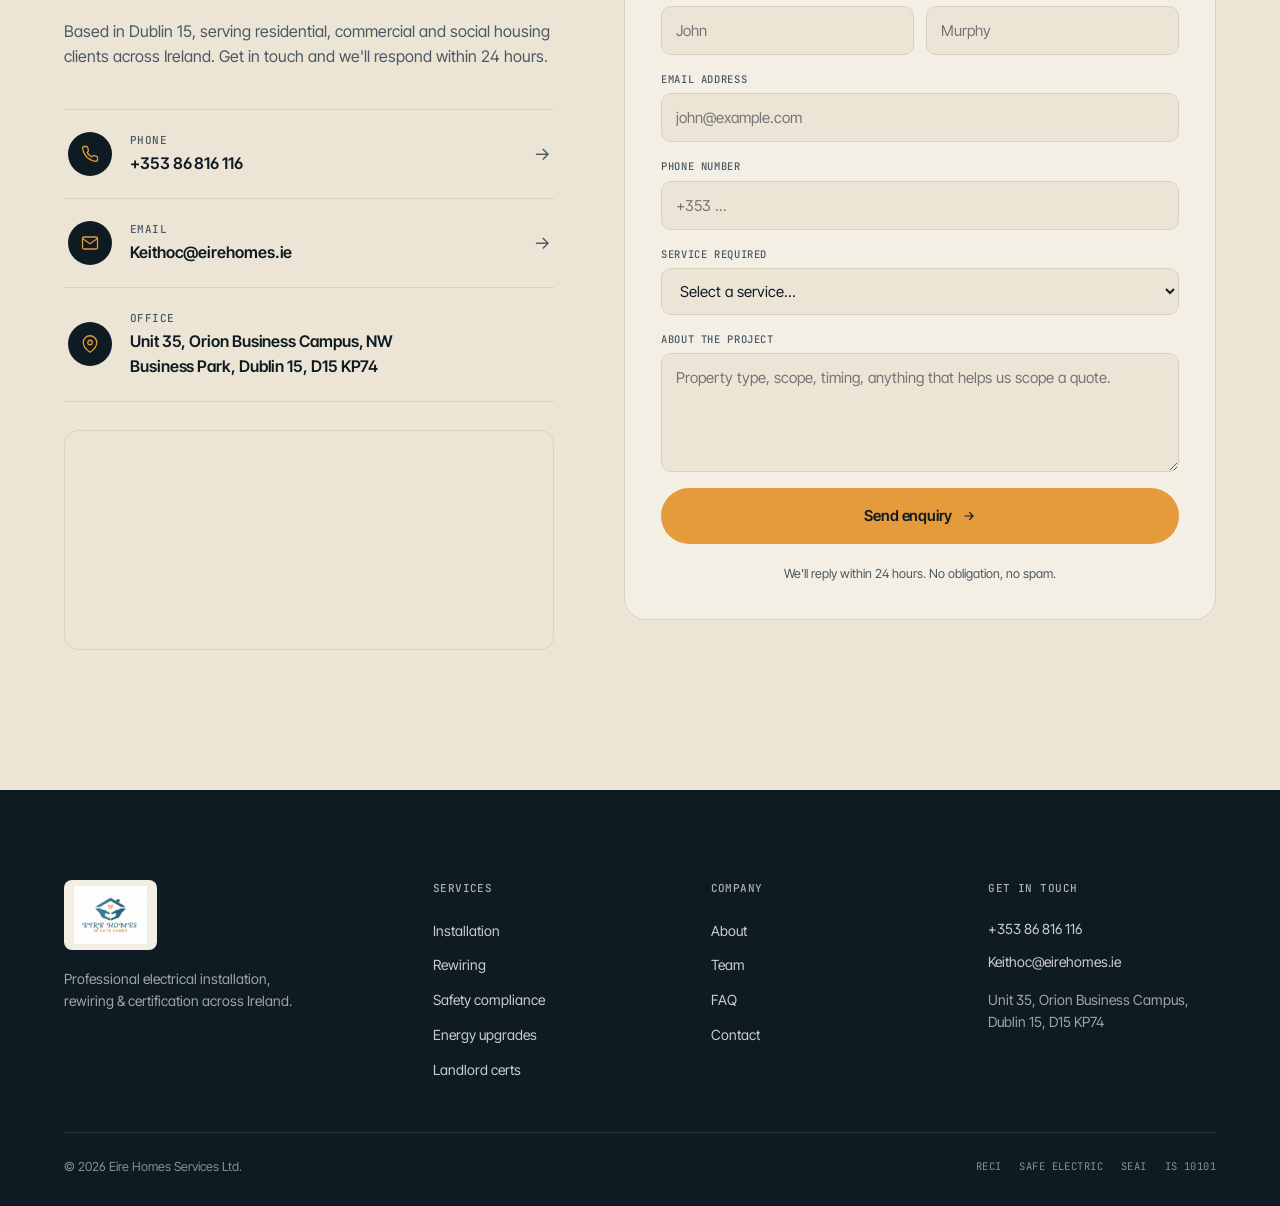
==== commit f90331f4: "Remove Compliance link from nav and footer — certifications section no longer exists Co-Authored-By:" ====
--- a/index.html
+++ b/index.html
@@ -25,7 +25,7 @@
     <a href="#about">About</a>
     <a href="#services">Services</a>
     <a href="#team">Team</a>
-    <a href="#certifications">Compliance</a>
+
     <a href="#faq">FAQ</a>
   </nav>
   <a href="#contact" class="btn btn-ink">
@@ -47,7 +47,7 @@
     <a href="#about"          class="mobile-link">About</a>
     <a href="#services"       class="mobile-link">Services</a>
     <a href="#team"           class="mobile-link">Team</a>
-    <a href="#certifications" class="mobile-link">Compliance</a>
+
     <a href="#faq"            class="mobile-link">FAQ</a>
     <a href="#contact"        class="mobile-link mobile-link-cta">Get a quote →</a>
   </nav>
@@ -395,7 +395,7 @@
       <ul>
         <li><a href="#about">About</a></li>
         <li><a href="#team">Team</a></li>
-        <li><a href="#certifications">Compliance</a></li>
+
         <li><a href="#faq">FAQ</a></li>
         <li><a href="#contact">Contact</a></li>
       </ul>
